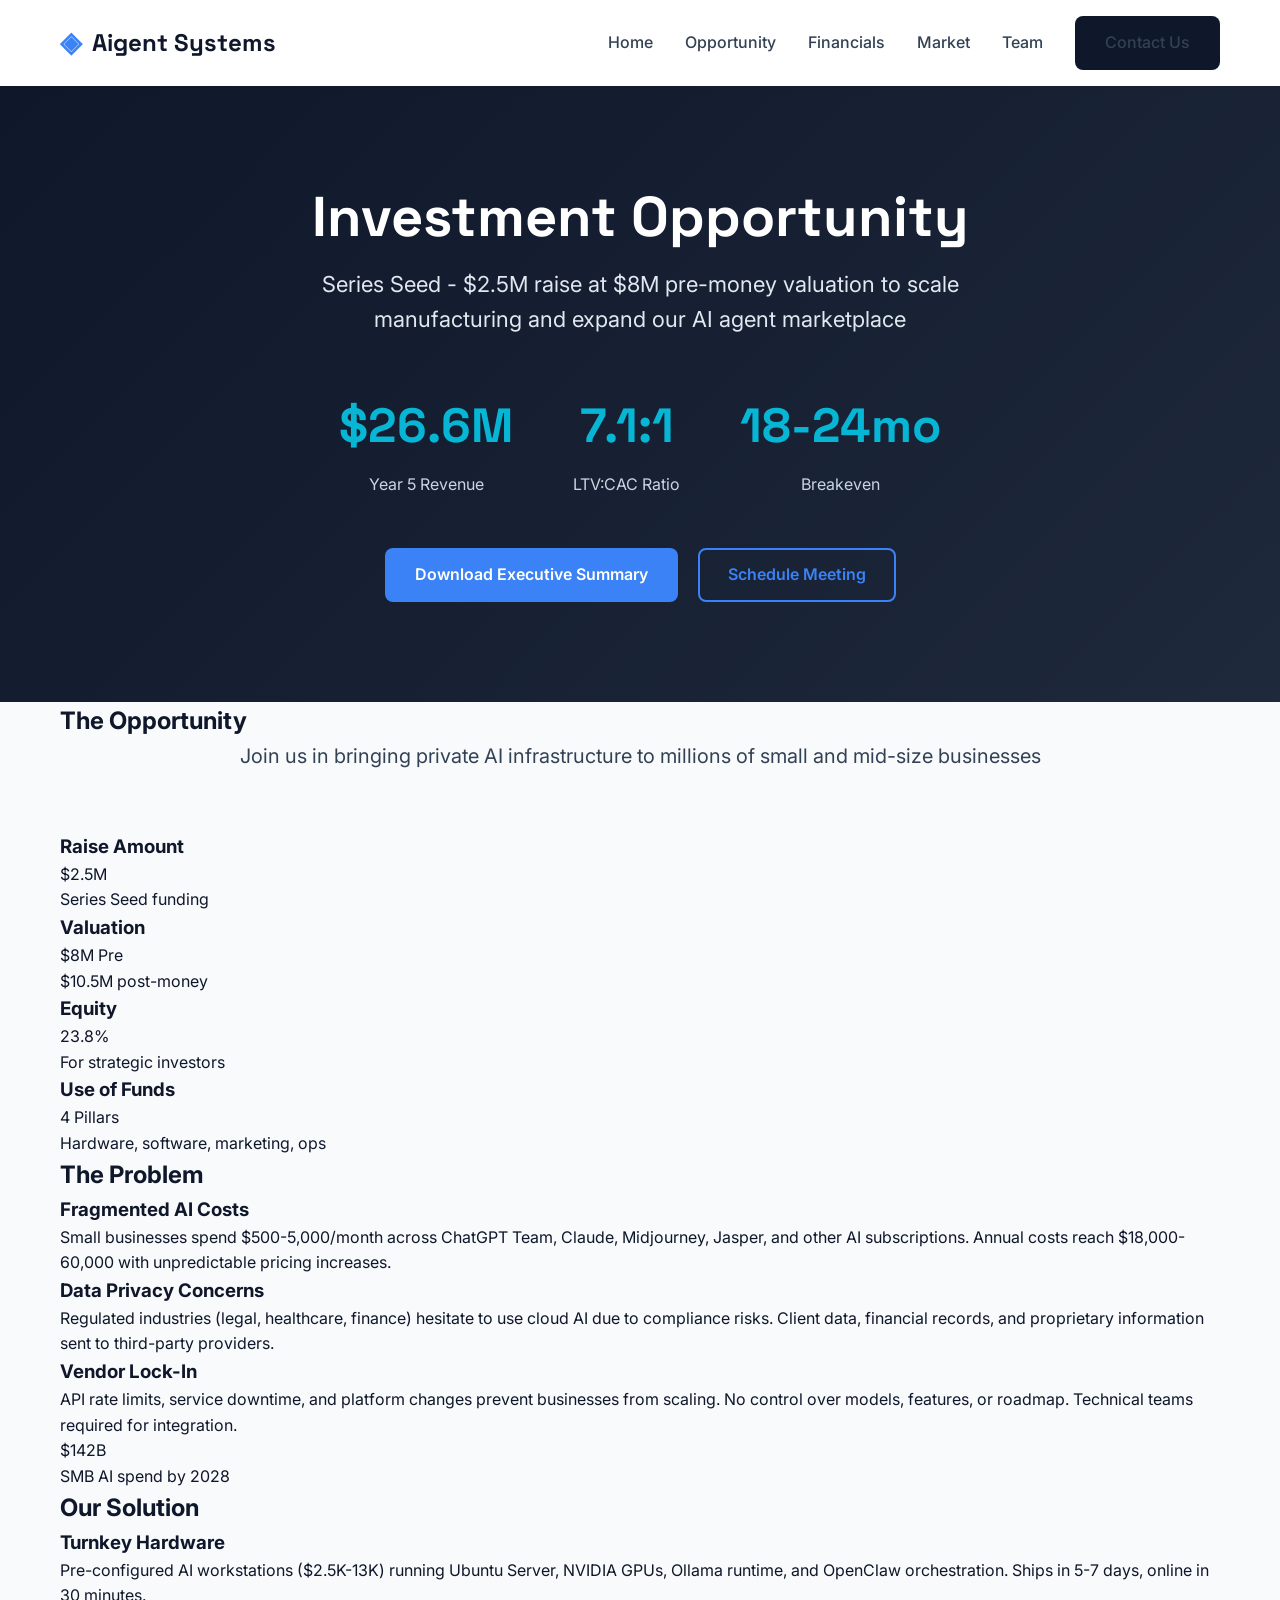
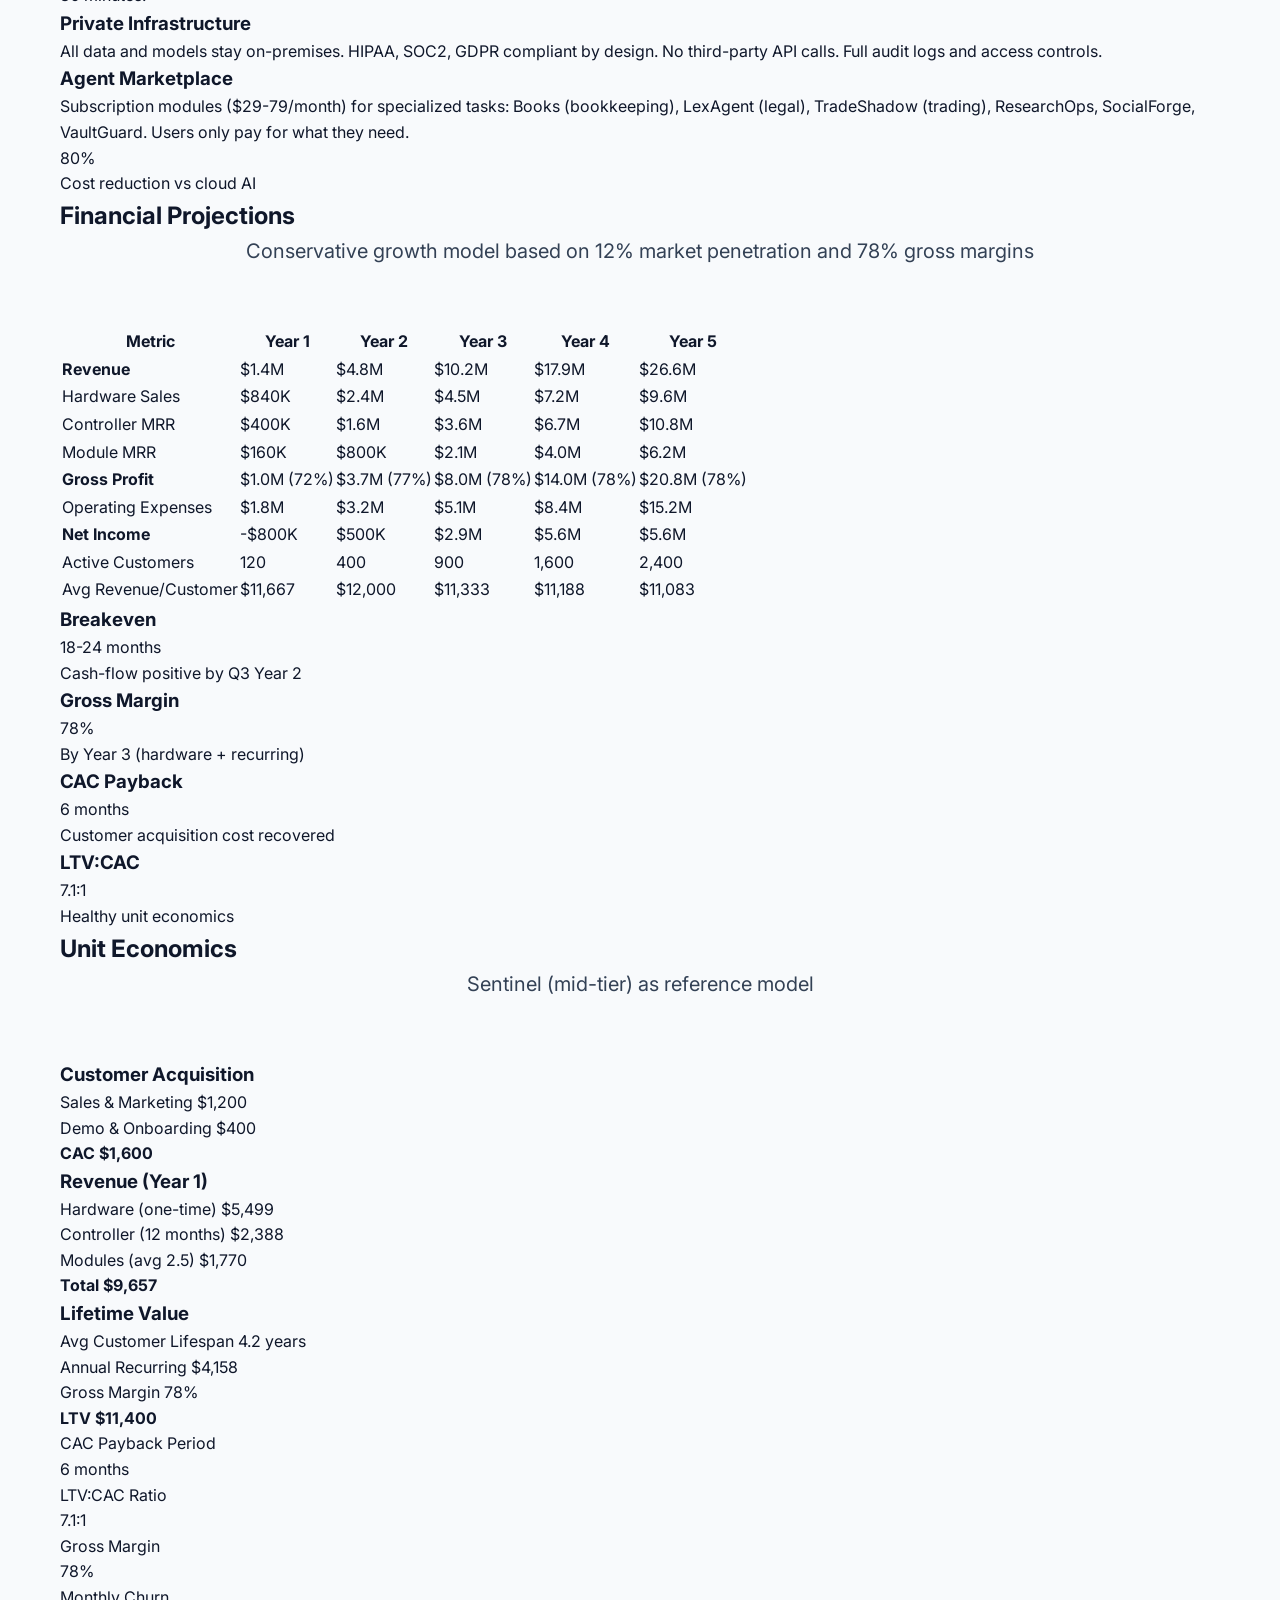
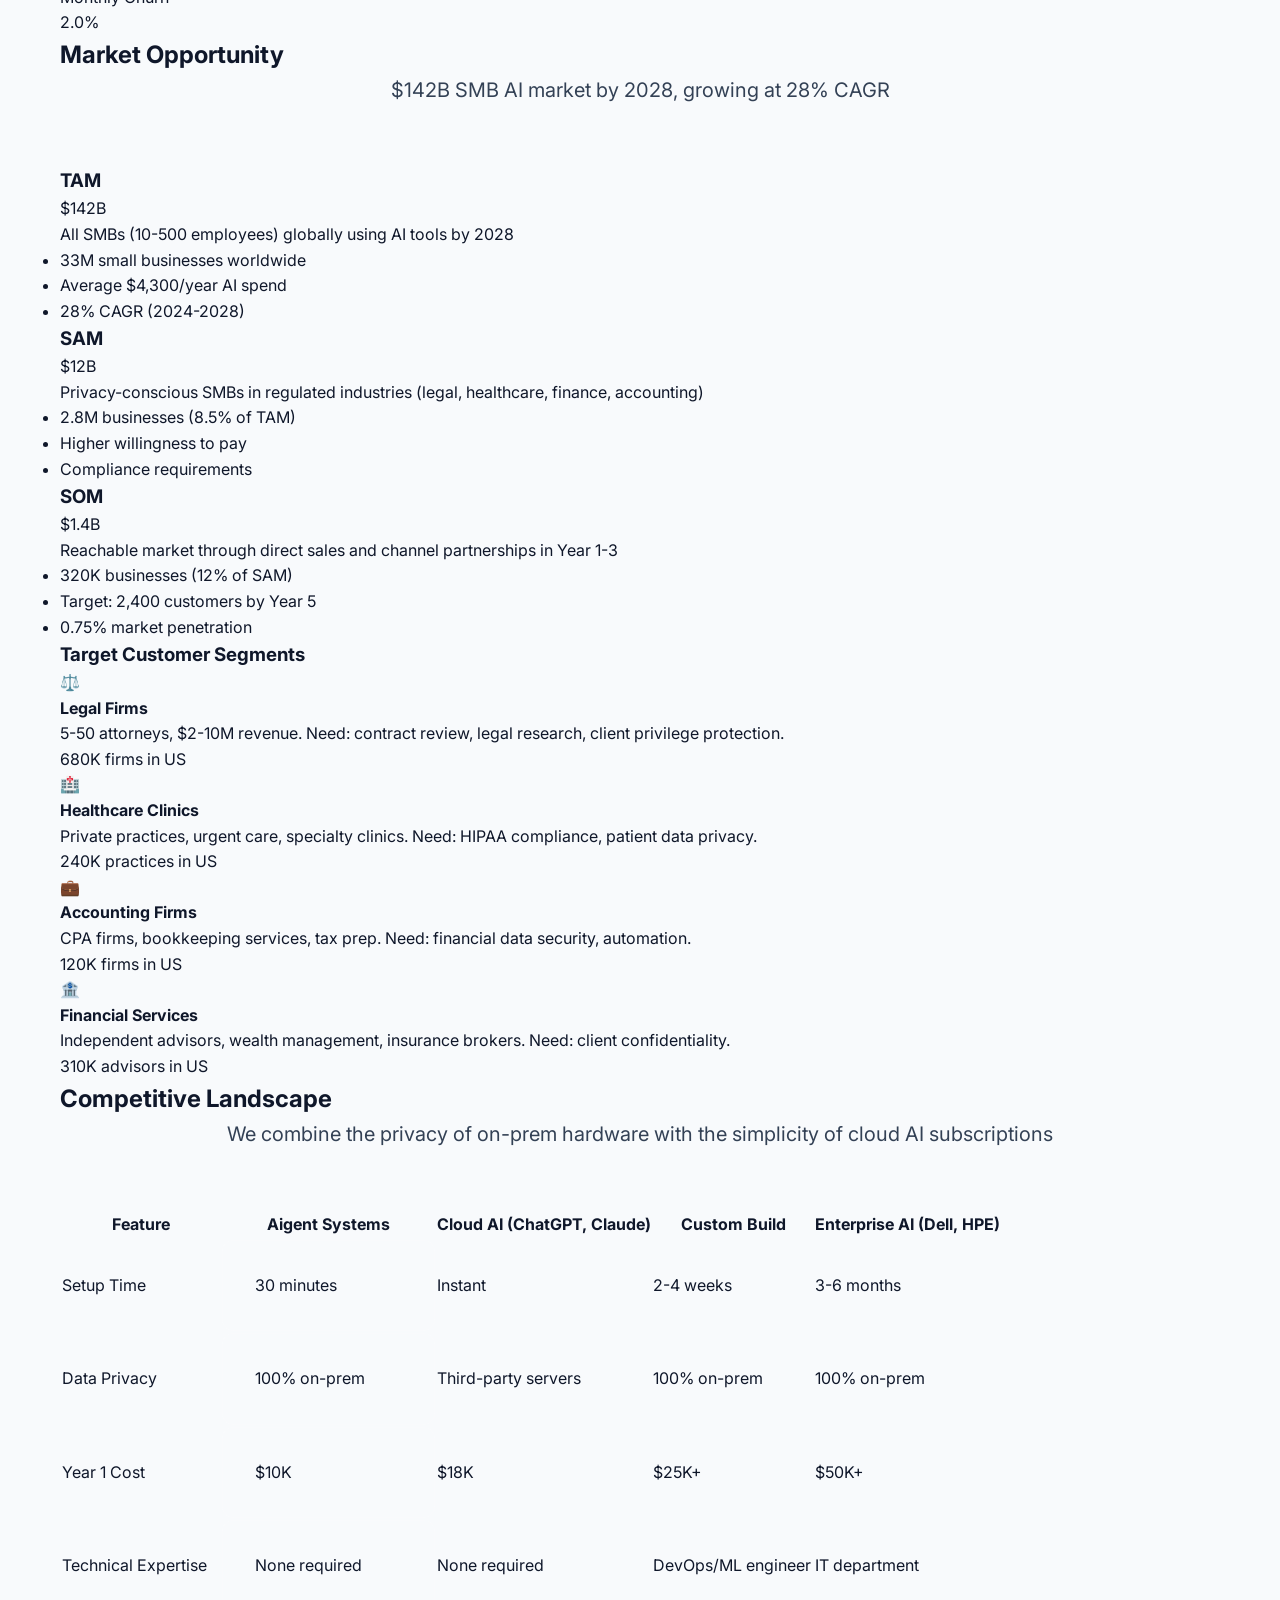
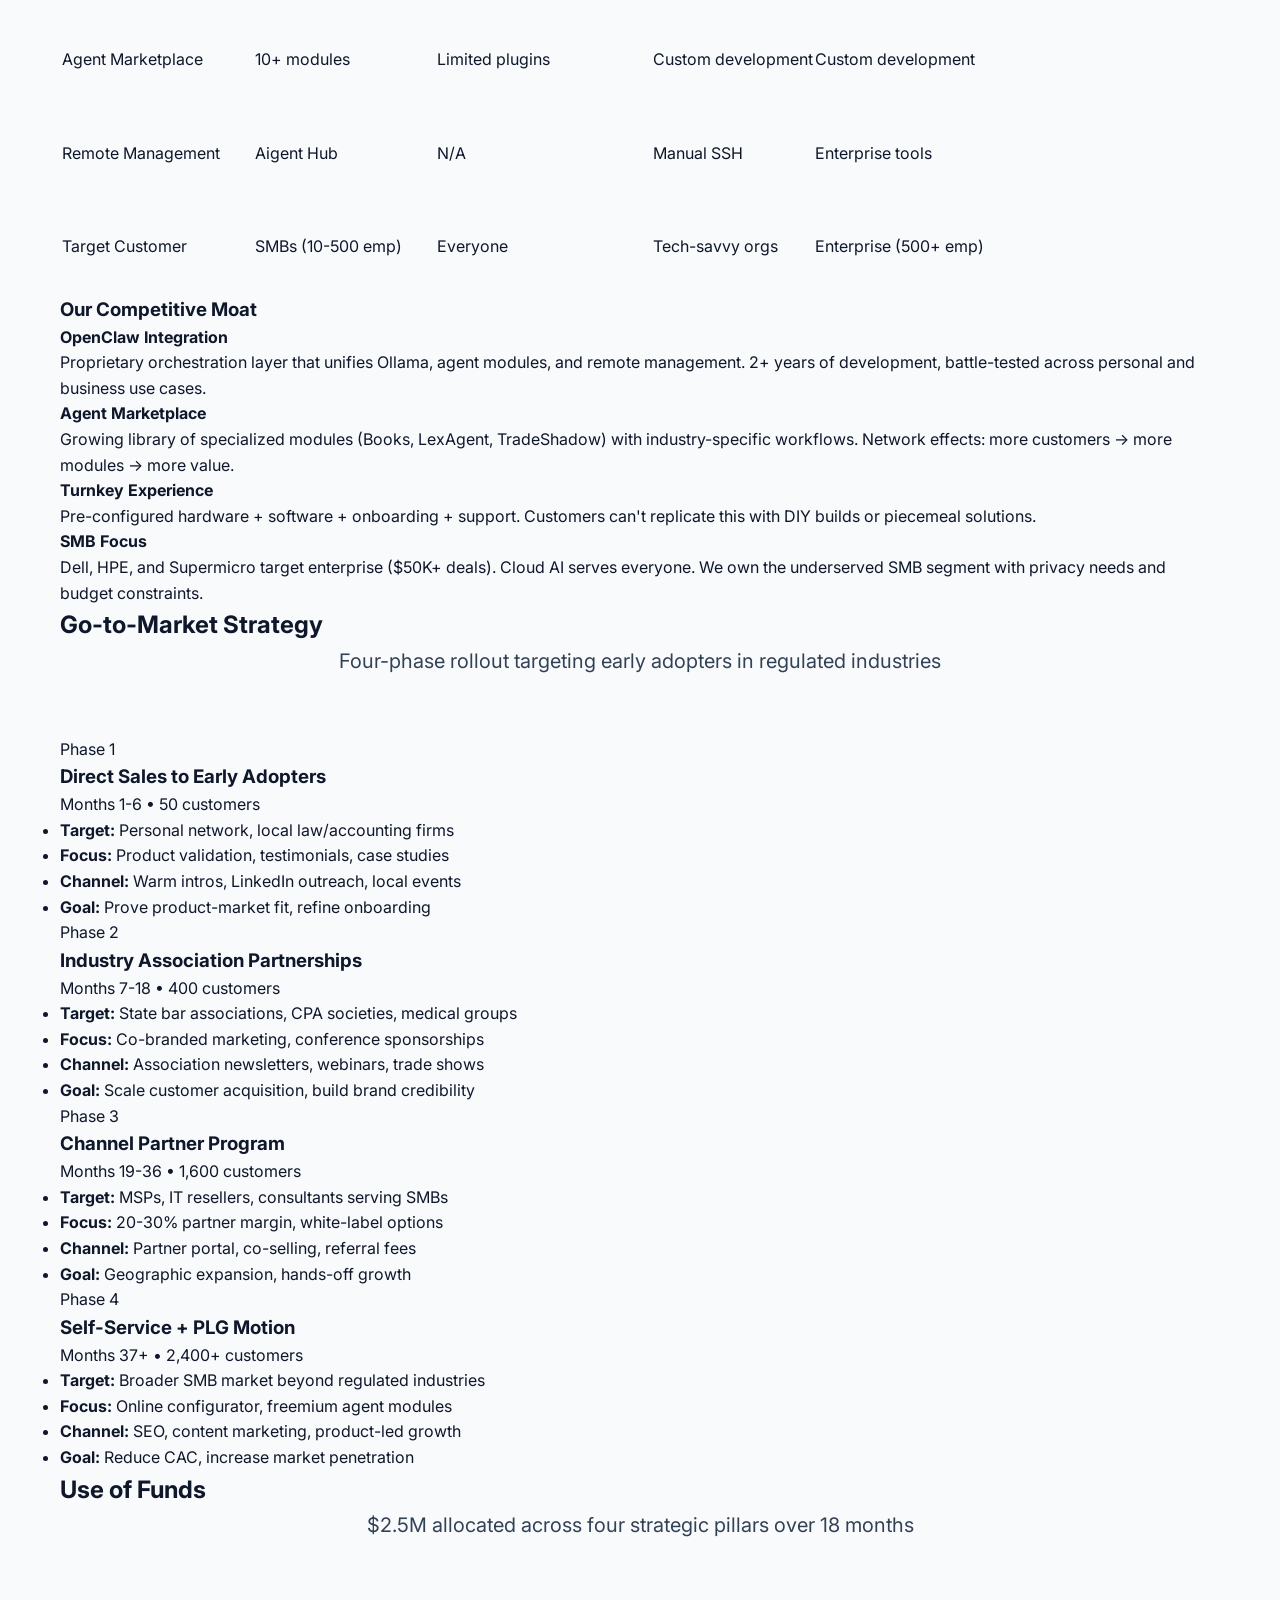
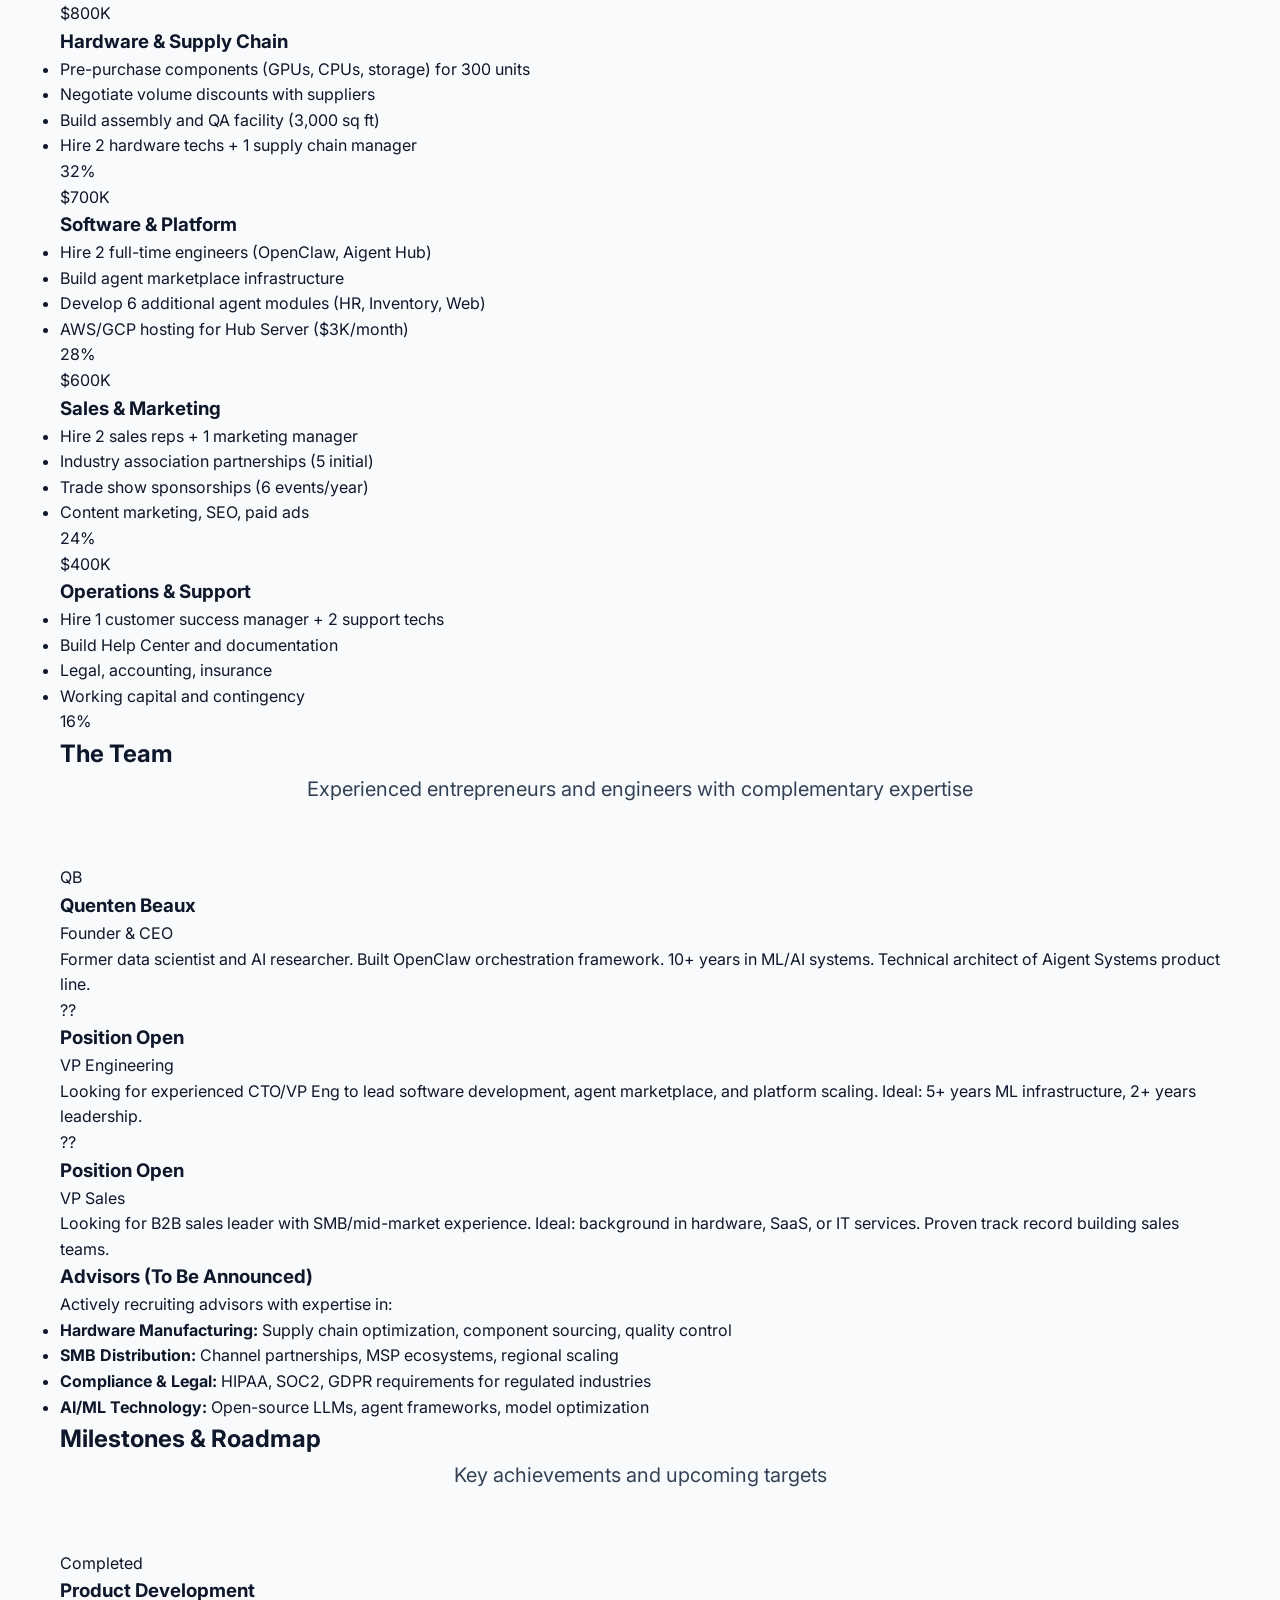
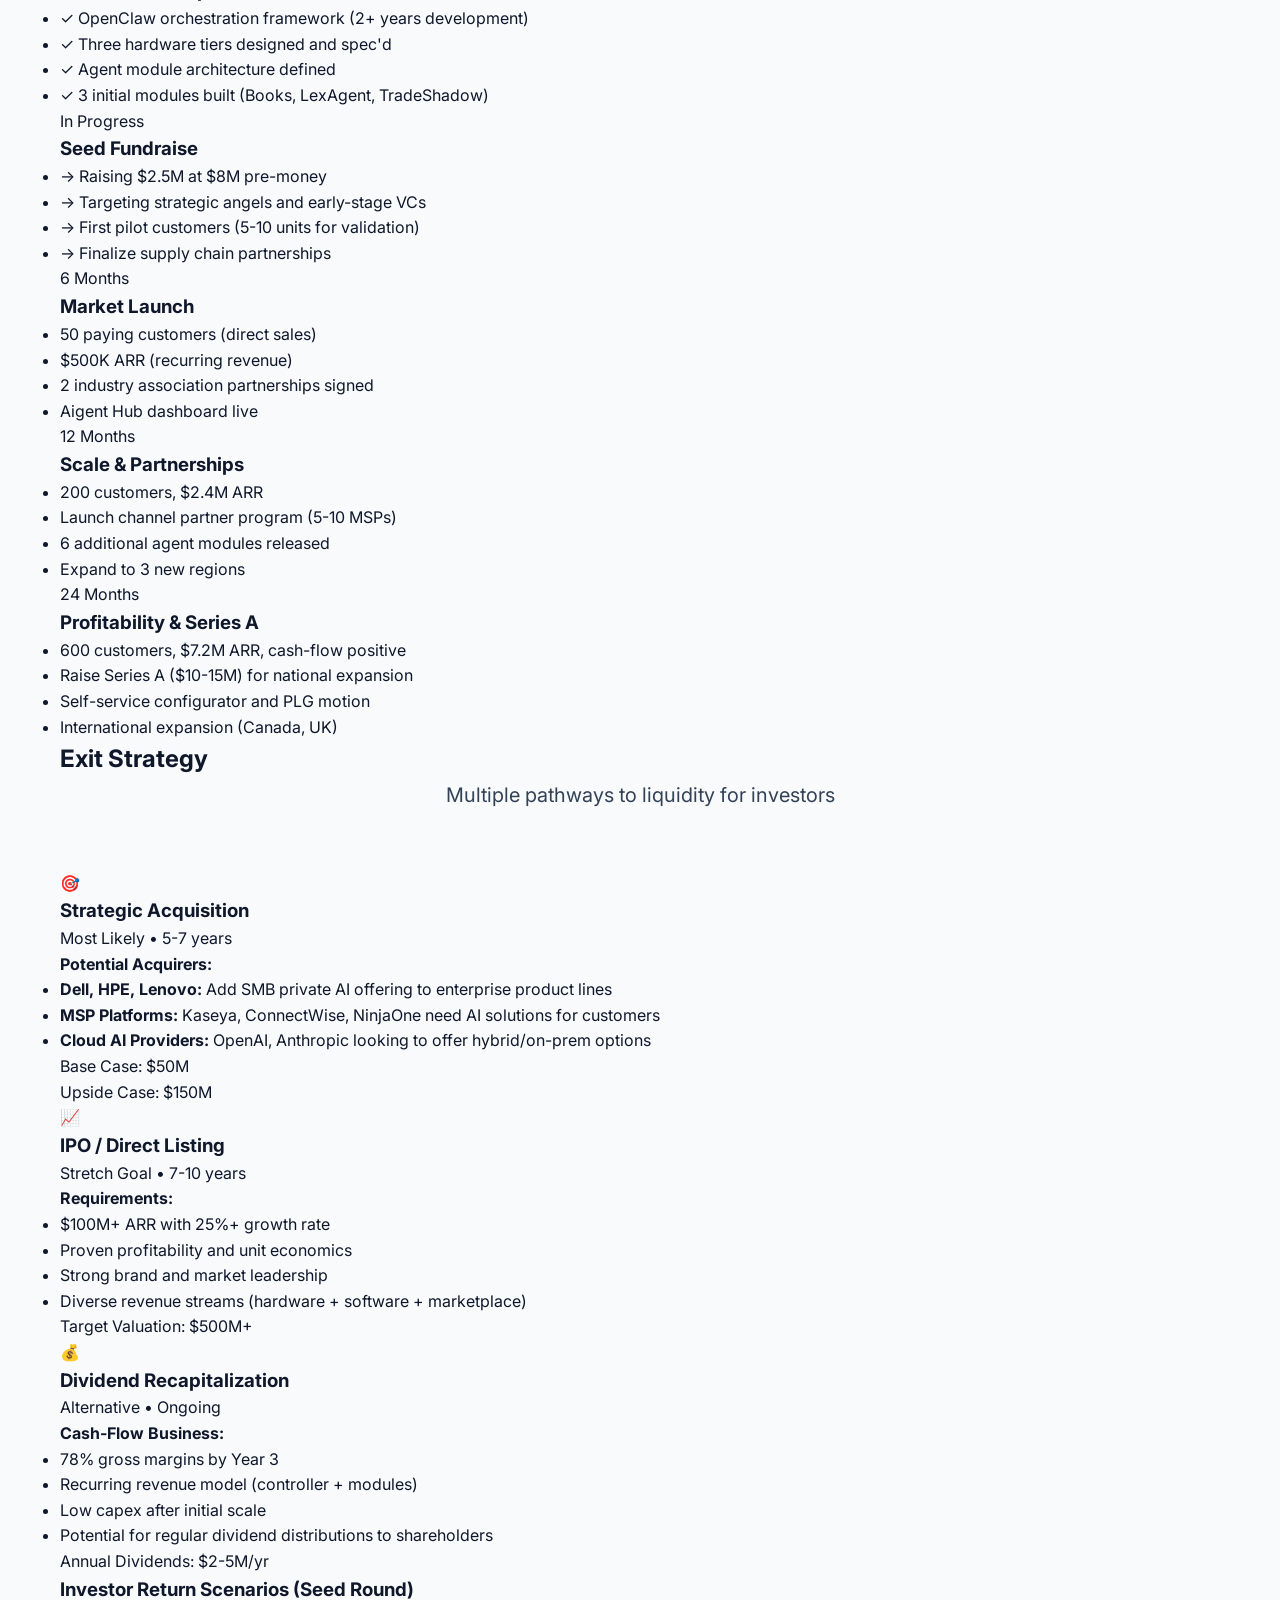
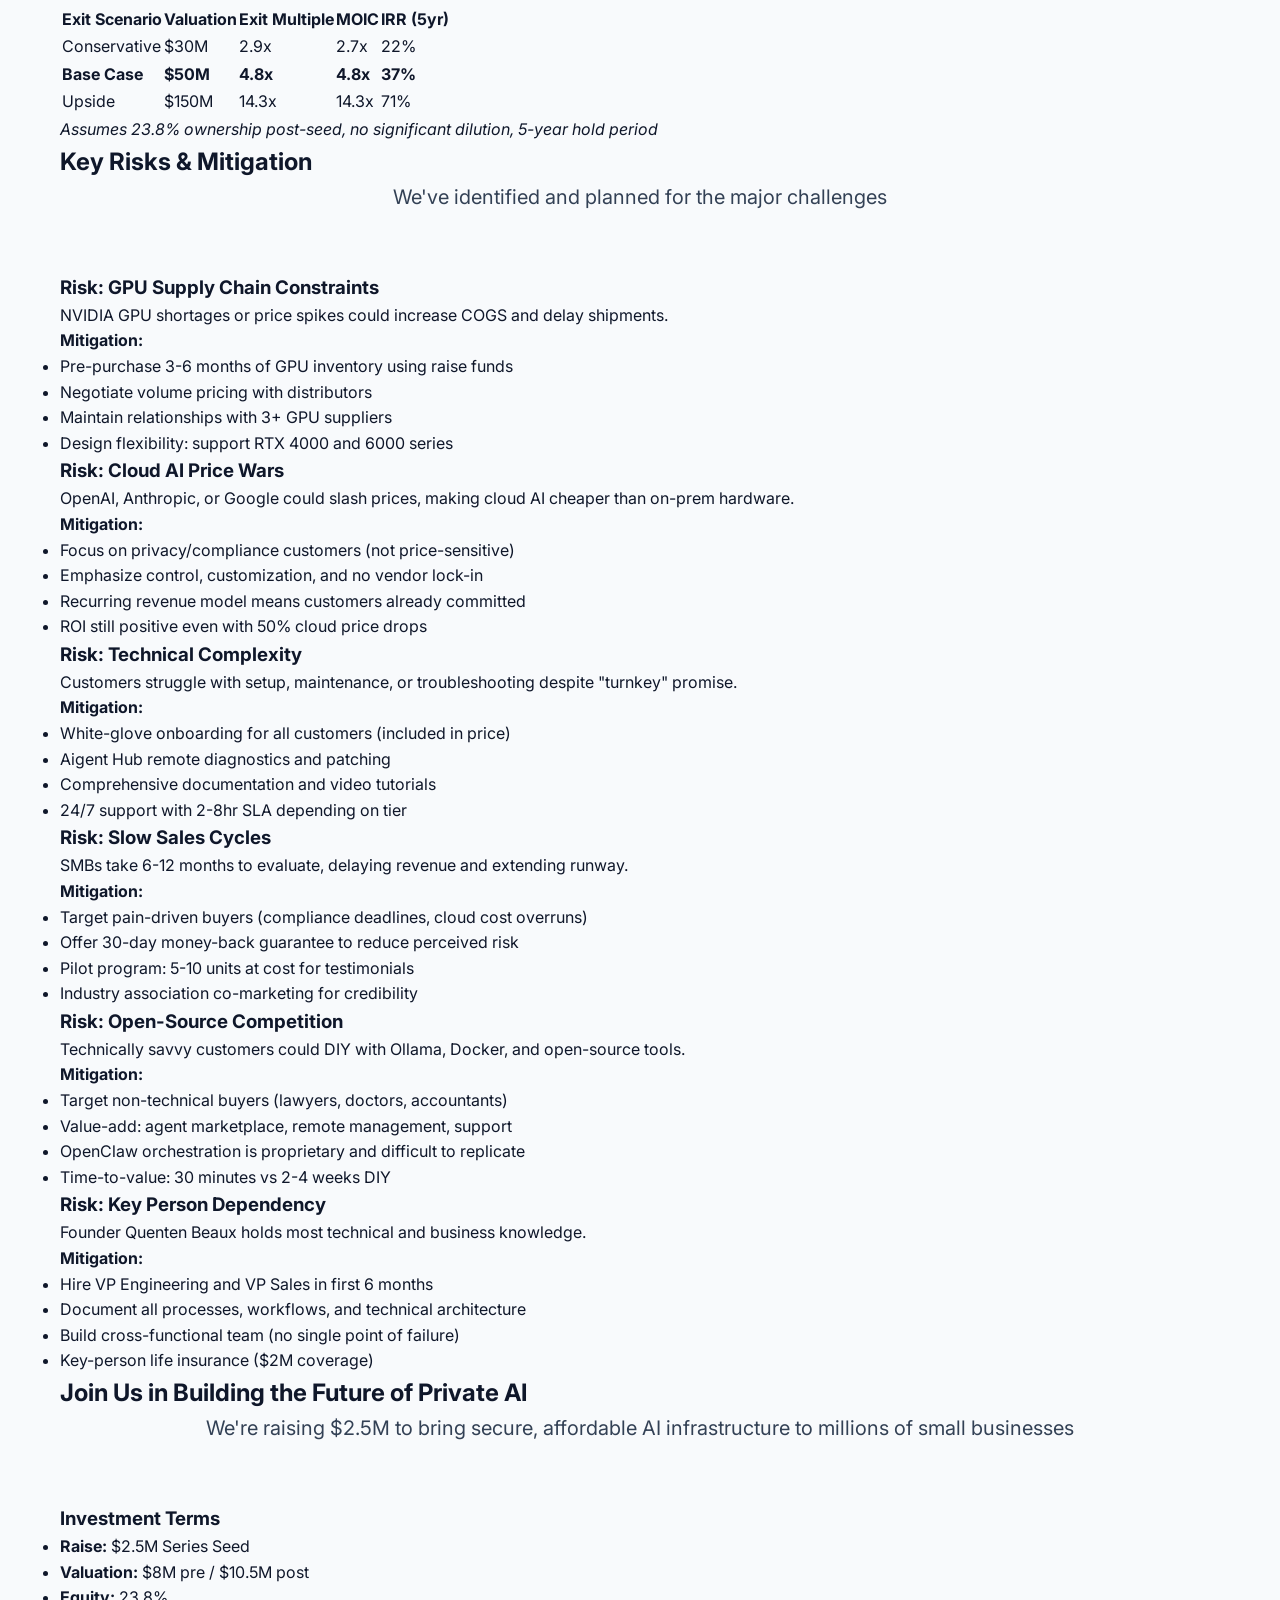
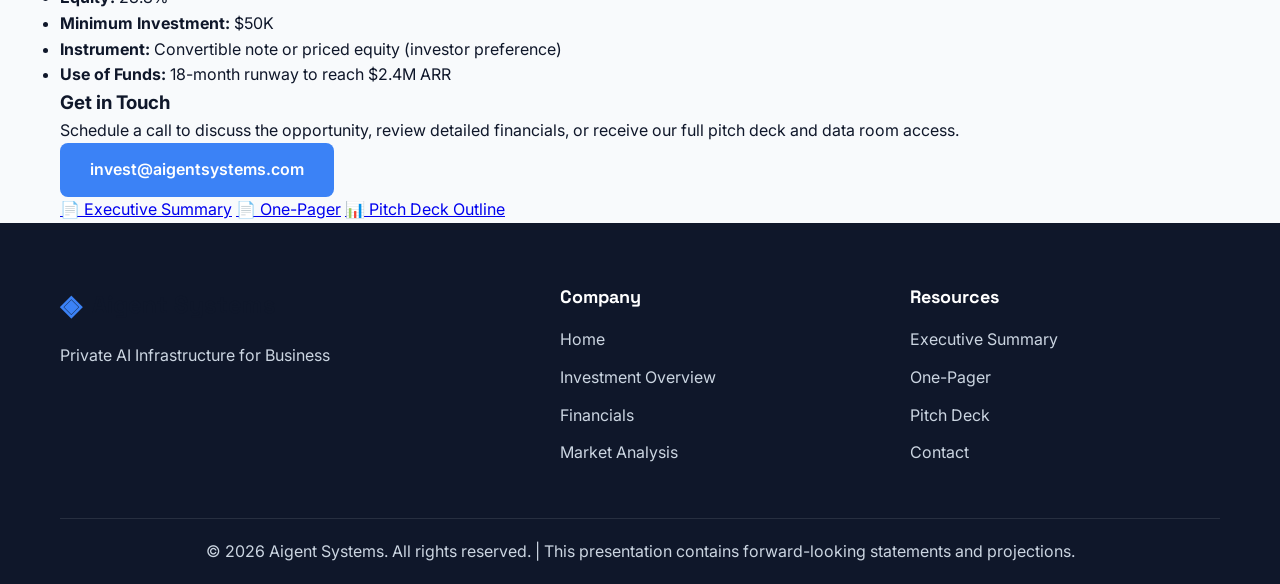
==== investors.html @ 5056f208 "Add comprehensive investor page with financials, market analysis, exit scenarios, and detailed metri" ====
<!DOCTYPE html>
<html lang="en">
<head>
    <meta charset="UTF-8">
    <meta name="viewport" content="width=device-width, initial-scale=1.0">
    <title>Investment Opportunity - Aigent Systems</title>
    <link rel="stylesheet" href="styles.css">
    <link rel="preconnect" href="https://fonts.googleapis.com">
    <link rel="preconnect" href="https://fonts.gstatic.com" crossorigin>
    <link href="https://fonts.googleapis.com/css2?family=Inter:wght@300;400;600;700&family=Space+Grotesk:wght@500;700&display=swap" rel="stylesheet">
</head>
<body>
    <!-- Navigation -->
    <nav class="navbar">
        <div class="container">
            <div class="nav-content">
                <div class="logo">
                    <span class="logo-icon">◈</span>
                    <span class="logo-text">Aigent Systems</span>
                </div>
                <div class="nav-links">
                    <a href="index.html">Home</a>
                    <a href="#opportunity">Opportunity</a>
                    <a href="#financials">Financials</a>
                    <a href="#market">Market</a>
                    <a href="#team">Team</a>
                    <a href="#contact" class="btn-secondary">Contact Us</a>
                </div>
            </div>
        </div>
    </nav>

    <!-- Hero Section -->
    <section class="hero">
        <div class="container">
            <div class="hero-content">
                <h1>Investment Opportunity</h1>
                <p class="hero-subtitle">Series Seed - $2.5M raise at $8M pre-money valuation to scale manufacturing and expand our AI agent marketplace</p>
                <div class="hero-stats">
                    <div class="stat">
                        <div class="stat-number">$26.6M</div>
                        <div class="stat-label">Year 5 Revenue</div>
                    </div>
                    <div class="stat">
                        <div class="stat-number">7.1:1</div>
                        <div class="stat-label">LTV:CAC Ratio</div>
                    </div>
                    <div class="stat">
                        <div class="stat-number">18-24mo</div>
                        <div class="stat-label">Breakeven</div>
                    </div>
                </div>
                <div class="hero-ctas">
                    <a href="marketing/executive-summary.md" class="btn-primary" download>Download Executive Summary</a>
                    <a href="#contact" class="btn-outline">Schedule Meeting</a>
                </div>
            </div>
        </div>
    </section>

    <!-- Investment Overview -->
    <section id="opportunity" class="investment-overview">
        <div class="container">
            <h2>The Opportunity</h2>
            <p class="section-subtitle">Join us in bringing private AI infrastructure to millions of small and mid-size businesses</p>
            
            <div class="overview-grid">
                <div class="overview-card">
                    <h3>Raise Amount</h3>
                    <div class="overview-value">$2.5M</div>
                    <p>Series Seed funding</p>
                </div>
                <div class="overview-card">
                    <h3>Valuation</h3>
                    <div class="overview-value">$8M Pre</div>
                    <p>$10.5M post-money</p>
                </div>
                <div class="overview-card">
                    <h3>Equity</h3>
                    <div class="overview-value">23.8%</div>
                    <p>For strategic investors</p>
                </div>
                <div class="overview-card">
                    <h3>Use of Funds</h3>
                    <div class="overview-value">4 Pillars</div>
                    <p>Hardware, software, marketing, ops</p>
                </div>
            </div>
        </div>
    </section>

    <!-- Problem & Solution -->
    <section class="problem-solution">
        <div class="container">
            <div class="ps-grid">
                <div class="ps-section problem-section">
                    <h2>The Problem</h2>
                    <div class="ps-content">
                        <div class="ps-point">
                            <h3>Fragmented AI Costs</h3>
                            <p>Small businesses spend $500-5,000/month across ChatGPT Team, Claude, Midjourney, Jasper, and other AI subscriptions. Annual costs reach $18,000-60,000 with unpredictable pricing increases.</p>
                        </div>
                        <div class="ps-point">
                            <h3>Data Privacy Concerns</h3>
                            <p>Regulated industries (legal, healthcare, finance) hesitate to use cloud AI due to compliance risks. Client data, financial records, and proprietary information sent to third-party providers.</p>
                        </div>
                        <div class="ps-point">
                            <h3>Vendor Lock-In</h3>
                            <p>API rate limits, service downtime, and platform changes prevent businesses from scaling. No control over models, features, or roadmap. Technical teams required for integration.</p>
                        </div>
                        <div class="ps-stat-box">
                            <div class="ps-stat-number">$142B</div>
                            <div class="ps-stat-label">SMB AI spend by 2028</div>
                        </div>
                    </div>
                </div>

                <div class="ps-section solution-section">
                    <h2>Our Solution</h2>
                    <div class="ps-content">
                        <div class="ps-point">
                            <h3>Turnkey Hardware</h3>
                            <p>Pre-configured AI workstations ($2.5K-13K) running Ubuntu Server, NVIDIA GPUs, Ollama runtime, and OpenClaw orchestration. Ships in 5-7 days, online in 30 minutes.</p>
                        </div>
                        <div class="ps-point">
                            <h3>Private Infrastructure</h3>
                            <p>All data and models stay on-premises. HIPAA, SOC2, GDPR compliant by design. No third-party API calls. Full audit logs and access controls.</p>
                        </div>
                        <div class="ps-point">
                            <h3>Agent Marketplace</h3>
                            <p>Subscription modules ($29-79/month) for specialized tasks: Books (bookkeeping), LexAgent (legal), TradeShadow (trading), ResearchOps, SocialForge, VaultGuard. Users only pay for what they need.</p>
                        </div>
                        <div class="ps-stat-box">
                            <div class="ps-stat-number">80%</div>
                            <div class="ps-stat-label">Cost reduction vs cloud AI</div>
                        </div>
                    </div>
                </div>
            </div>
        </div>
    </section>

    <!-- Financial Projections -->
    <section id="financials" class="financials">
        <div class="container">
            <h2>Financial Projections</h2>
            <p class="section-subtitle">Conservative growth model based on 12% market penetration and 78% gross margins</p>
            
            <div class="financials-table">
                <table>
                    <thead>
                        <tr>
                            <th>Metric</th>
                            <th>Year 1</th>
                            <th>Year 2</th>
                            <th>Year 3</th>
                            <th>Year 4</th>
                            <th>Year 5</th>
                        </tr>
                    </thead>
                    <tbody>
                        <tr class="revenue-row">
                            <td><strong>Revenue</strong></td>
                            <td>$1.4M</td>
                            <td>$4.8M</td>
                            <td>$10.2M</td>
                            <td>$17.9M</td>
                            <td>$26.6M</td>
                        </tr>
                        <tr>
                            <td>Hardware Sales</td>
                            <td>$840K</td>
                            <td>$2.4M</td>
                            <td>$4.5M</td>
                            <td>$7.2M</td>
                            <td>$9.6M</td>
                        </tr>
                        <tr>
                            <td>Controller MRR</td>
                            <td>$400K</td>
                            <td>$1.6M</td>
                            <td>$3.6M</td>
                            <td>$6.7M</td>
                            <td>$10.8M</td>
                        </tr>
                        <tr>
                            <td>Module MRR</td>
                            <td>$160K</td>
                            <td>$800K</td>
                            <td>$2.1M</td>
                            <td>$4.0M</td>
                            <td>$6.2M</td>
                        </tr>
                        <tr class="gross-profit-row">
                            <td><strong>Gross Profit</strong></td>
                            <td>$1.0M (72%)</td>
                            <td>$3.7M (77%)</td>
                            <td>$8.0M (78%)</td>
                            <td>$14.0M (78%)</td>
                            <td>$20.8M (78%)</td>
                        </tr>
                        <tr>
                            <td>Operating Expenses</td>
                            <td>$1.8M</td>
                            <td>$3.2M</td>
                            <td>$5.1M</td>
                            <td>$8.4M</td>
                            <td>$15.2M</td>
                        </tr>
                        <tr class="net-income-row">
                            <td><strong>Net Income</strong></td>
                            <td>-$800K</td>
                            <td>$500K</td>
                            <td>$2.9M</td>
                            <td>$5.6M</td>
                            <td>$5.6M</td>
                        </tr>
                        <tr>
                            <td>Active Customers</td>
                            <td>120</td>
                            <td>400</td>
                            <td>900</td>
                            <td>1,600</td>
                            <td>2,400</td>
                        </tr>
                        <tr>
                            <td>Avg Revenue/Customer</td>
                            <td>$11,667</td>
                            <td>$12,000</td>
                            <td>$11,333</td>
                            <td>$11,188</td>
                            <td>$11,083</td>
                        </tr>
                    </tbody>
                </table>
            </div>

            <div class="financial-highlights">
                <div class="fin-card">
                    <h3>Breakeven</h3>
                    <div class="fin-value">18-24 months</div>
                    <p>Cash-flow positive by Q3 Year 2</p>
                </div>
                <div class="fin-card">
                    <h3>Gross Margin</h3>
                    <div class="fin-value">78%</div>
                    <p>By Year 3 (hardware + recurring)</p>
                </div>
                <div class="fin-card">
                    <h3>CAC Payback</h3>
                    <div class="fin-value">6 months</div>
                    <p>Customer acquisition cost recovered</p>
                </div>
                <div class="fin-card">
                    <h3>LTV:CAC</h3>
                    <div class="fin-value">7.1:1</div>
                    <p>Healthy unit economics</p>
                </div>
            </div>
        </div>
    </section>

    <!-- Unit Economics -->
    <section class="unit-economics">
        <div class="container">
            <h2>Unit Economics</h2>
            <p class="section-subtitle">Sentinel (mid-tier) as reference model</p>
            
            <div class="economics-grid">
                <div class="econ-card">
                    <h3>Customer Acquisition</h3>
                    <div class="econ-items">
                        <div class="econ-item">
                            <span>Sales & Marketing</span>
                            <span>$1,200</span>
                        </div>
                        <div class="econ-item">
                            <span>Demo & Onboarding</span>
                            <span>$400</span>
                        </div>
                        <div class="econ-item total">
                            <span><strong>CAC</strong></span>
                            <span><strong>$1,600</strong></span>
                        </div>
                    </div>
                </div>

                <div class="econ-card">
                    <h3>Revenue (Year 1)</h3>
                    <div class="econ-items">
                        <div class="econ-item">
                            <span>Hardware (one-time)</span>
                            <span>$5,499</span>
                        </div>
                        <div class="econ-item">
                            <span>Controller (12 months)</span>
                            <span>$2,388</span>
                        </div>
                        <div class="econ-item">
                            <span>Modules (avg 2.5)</span>
                            <span>$1,770</span>
                        </div>
                        <div class="econ-item total">
                            <span><strong>Total</strong></span>
                            <span><strong>$9,657</strong></span>
                        </div>
                    </div>
                </div>

                <div class="econ-card">
                    <h3>Lifetime Value</h3>
                    <div class="econ-items">
                        <div class="econ-item">
                            <span>Avg Customer Lifespan</span>
                            <span>4.2 years</span>
                        </div>
                        <div class="econ-item">
                            <span>Annual Recurring</span>
                            <span>$4,158</span>
                        </div>
                        <div class="econ-item">
                            <span>Gross Margin</span>
                            <span>78%</span>
                        </div>
                        <div class="econ-item total">
                            <span><strong>LTV</strong></span>
                            <span><strong>$11,400</strong></span>
                        </div>
                    </div>
                </div>
            </div>

            <div class="economics-summary">
                <div class="summary-metric">
                    <div class="metric-label">CAC Payback Period</div>
                    <div class="metric-value">6 months</div>
                </div>
                <div class="summary-metric">
                    <div class="metric-label">LTV:CAC Ratio</div>
                    <div class="metric-value">7.1:1</div>
                </div>
                <div class="summary-metric">
                    <div class="metric-label">Gross Margin</div>
                    <div class="metric-value">78%</div>
                </div>
                <div class="summary-metric">
                    <div class="metric-label">Monthly Churn</div>
                    <div class="metric-value">2.0%</div>
                </div>
            </div>
        </div>
    </section>

    <!-- Market Analysis -->
    <section id="market" class="market-analysis">
        <div class="container">
            <h2>Market Opportunity</h2>
            <p class="section-subtitle">$142B SMB AI market by 2028, growing at 28% CAGR</p>
            
            <div class="market-grid">
                <div class="market-card tam">
                    <h3>TAM</h3>
                    <div class="market-value">$142B</div>
                    <p>All SMBs (10-500 employees) globally using AI tools by 2028</p>
                    <ul class="market-breakdown">
                        <li>33M small businesses worldwide</li>
                        <li>Average $4,300/year AI spend</li>
                        <li>28% CAGR (2024-2028)</li>
                    </ul>
                </div>

                <div class="market-card sam">
                    <h3>SAM</h3>
                    <div class="market-value">$12B</div>
                    <p>Privacy-conscious SMBs in regulated industries (legal, healthcare, finance, accounting)</p>
                    <ul class="market-breakdown">
                        <li>2.8M businesses (8.5% of TAM)</li>
                        <li>Higher willingness to pay</li>
                        <li>Compliance requirements</li>
                    </ul>
                </div>

                <div class="market-card som">
                    <h3>SOM</h3>
                    <div class="market-value">$1.4B</div>
                    <p>Reachable market through direct sales and channel partnerships in Year 1-3</p>
                    <ul class="market-breakdown">
                        <li>320K businesses (12% of SAM)</li>
                        <li>Target: 2,400 customers by Year 5</li>
                        <li>0.75% market penetration</li>
                    </ul>
                </div>
            </div>

            <div class="target-segments">
                <h3>Target Customer Segments</h3>
                <div class="segments-grid">
                    <div class="segment-card">
                        <div class="segment-icon">⚖️</div>
                        <h4>Legal Firms</h4>
                        <p>5-50 attorneys, $2-10M revenue. Need: contract review, legal research, client privilege protection.</p>
                        <div class="segment-size">680K firms in US</div>
                    </div>
                    <div class="segment-card">
                        <div class="segment-icon">🏥</div>
                        <h4>Healthcare Clinics</h4>
                        <p>Private practices, urgent care, specialty clinics. Need: HIPAA compliance, patient data privacy.</p>
                        <div class="segment-size">240K practices in US</div>
                    </div>
                    <div class="segment-card">
                        <div class="segment-icon">💼</div>
                        <h4>Accounting Firms</h4>
                        <p>CPA firms, bookkeeping services, tax prep. Need: financial data security, automation.</p>
                        <div class="segment-size">120K firms in US</div>
                    </div>
                    <div class="segment-card">
                        <div class="segment-icon">🏦</div>
                        <h4>Financial Services</h4>
                        <p>Independent advisors, wealth management, insurance brokers. Need: client confidentiality.</p>
                        <div class="segment-size">310K advisors in US</div>
                    </div>
                </div>
            </div>
        </div>
    </section>

    <!-- Competition -->
    <section class="competition">
        <div class="container">
            <h2>Competitive Landscape</h2>
            <p class="section-subtitle">We combine the privacy of on-prem hardware with the simplicity of cloud AI subscriptions</p>
            
            <div class="competition-table">
                <table>
                    <thead>
                        <tr>
                            <th>Feature</th>
                            <th>Aigent Systems</th>
                            <th>Cloud AI (ChatGPT, Claude)</th>
                            <th>Custom Build</th>
                            <th>Enterprise AI (Dell, HPE)</th>
                        </tr>
                    </thead>
                    <tbody>
                        <tr>
                            <td>Setup Time</td>
                            <td class="highlight">30 minutes</td>
                            <td>Instant</td>
                            <td>2-4 weeks</td>
                            <td>3-6 months</td>
                        </tr>
                        <tr>
                            <td>Data Privacy</td>
                            <td class="highlight">100% on-prem</td>
                            <td>Third-party servers</td>
                            <td>100% on-prem</td>
                            <td>100% on-prem</td>
                        </tr>
                        <tr>
                            <td>Year 1 Cost</td>
                            <td class="highlight">$10K</td>
                            <td>$18K</td>
                            <td>$25K+</td>
                            <td>$50K+</td>
                        </tr>
                        <tr>
                            <td>Technical Expertise</td>
                            <td class="highlight">None required</td>
                            <td>None required</td>
                            <td>DevOps/ML engineer</td>
                            <td>IT department</td>
                        </tr>
                        <tr>
                            <td>Agent Marketplace</td>
                            <td class="highlight">10+ modules</td>
                            <td>Limited plugins</td>
                            <td>Custom development</td>
                            <td>Custom development</td>
                        </tr>
                        <tr>
                            <td>Remote Management</td>
                            <td class="highlight">Aigent Hub</td>
                            <td>N/A</td>
                            <td>Manual SSH</td>
                            <td>Enterprise tools</td>
                        </tr>
                        <tr>
                            <td>Target Customer</td>
                            <td class="highlight">SMBs (10-500 emp)</td>
                            <td>Everyone</td>
                            <td>Tech-savvy orgs</td>
                            <td>Enterprise (500+ emp)</td>
                        </tr>
                    </tbody>
                </table>
            </div>

            <div class="competitive-moat">
                <h3>Our Competitive Moat</h3>
                <div class="moat-grid">
                    <div class="moat-item">
                        <h4>OpenClaw Integration</h4>
                        <p>Proprietary orchestration layer that unifies Ollama, agent modules, and remote management. 2+ years of development, battle-tested across personal and business use cases.</p>
                    </div>
                    <div class="moat-item">
                        <h4>Agent Marketplace</h4>
                        <p>Growing library of specialized modules (Books, LexAgent, TradeShadow) with industry-specific workflows. Network effects: more customers → more modules → more value.</p>
                    </div>
                    <div class="moat-item">
                        <h4>Turnkey Experience</h4>
                        <p>Pre-configured hardware + software + onboarding + support. Customers can't replicate this with DIY builds or piecemeal solutions.</p>
                    </div>
                    <div class="moat-item">
                        <h4>SMB Focus</h4>
                        <p>Dell, HPE, and Supermicro target enterprise ($50K+ deals). Cloud AI serves everyone. We own the underserved SMB segment with privacy needs and budget constraints.</p>
                    </div>
                </div>
            </div>
        </div>
    </section>

    <!-- Go-to-Market Strategy -->
    <section class="gtm-strategy">
        <div class="container">
            <h2>Go-to-Market Strategy</h2>
            <p class="section-subtitle">Four-phase rollout targeting early adopters in regulated industries</p>
            
            <div class="gtm-phases">
                <div class="phase-card">
                    <div class="phase-number">Phase 1</div>
                    <h3>Direct Sales to Early Adopters</h3>
                    <div class="phase-timeline">Months 1-6 • 50 customers</div>
                    <ul>
                        <li><strong>Target:</strong> Personal network, local law/accounting firms</li>
                        <li><strong>Focus:</strong> Product validation, testimonials, case studies</li>
                        <li><strong>Channel:</strong> Warm intros, LinkedIn outreach, local events</li>
                        <li><strong>Goal:</strong> Prove product-market fit, refine onboarding</li>
                    </ul>
                </div>

                <div class="phase-card">
                    <div class="phase-number">Phase 2</div>
                    <h3>Industry Association Partnerships</h3>
                    <div class="phase-timeline">Months 7-18 • 400 customers</div>
                    <ul>
                        <li><strong>Target:</strong> State bar associations, CPA societies, medical groups</li>
                        <li><strong>Focus:</strong> Co-branded marketing, conference sponsorships</li>
                        <li><strong>Channel:</strong> Association newsletters, webinars, trade shows</li>
                        <li><strong>Goal:</strong> Scale customer acquisition, build brand credibility</li>
                    </ul>
                </div>

                <div class="phase-card">
                    <div class="phase-number">Phase 3</div>
                    <h3>Channel Partner Program</h3>
                    <div class="phase-timeline">Months 19-36 • 1,600 customers</div>
                    <ul>
                        <li><strong>Target:</strong> MSPs, IT resellers, consultants serving SMBs</li>
                        <li><strong>Focus:</strong> 20-30% partner margin, white-label options</li>
                        <li><strong>Channel:</strong> Partner portal, co-selling, referral fees</li>
                        <li><strong>Goal:</strong> Geographic expansion, hands-off growth</li>
                    </ul>
                </div>

                <div class="phase-card">
                    <div class="phase-number">Phase 4</div>
                    <h3>Self-Service + PLG Motion</h3>
                    <div class="phase-timeline">Months 37+ • 2,400+ customers</div>
                    <ul>
                        <li><strong>Target:</strong> Broader SMB market beyond regulated industries</li>
                        <li><strong>Focus:</strong> Online configurator, freemium agent modules</li>
                        <li><strong>Channel:</strong> SEO, content marketing, product-led growth</li>
                        <li><strong>Goal:</strong> Reduce CAC, increase market penetration</li>
                    </ul>
                </div>
            </div>
        </div>
    </section>

    <!-- Use of Funds -->
    <section class="use-of-funds">
        <div class="container">
            <h2>Use of Funds</h2>
            <p class="section-subtitle">$2.5M allocated across four strategic pillars over 18 months</p>
            
            <div class="funds-grid">
                <div class="fund-card">
                    <div class="fund-amount">$800K</div>
                    <h3>Hardware & Supply Chain</h3>
                    <ul>
                        <li>Pre-purchase components (GPUs, CPUs, storage) for 300 units</li>
                        <li>Negotiate volume discounts with suppliers</li>
                        <li>Build assembly and QA facility (3,000 sq ft)</li>
                        <li>Hire 2 hardware techs + 1 supply chain manager</li>
                    </ul>
                    <div class="fund-percentage">32%</div>
                </div>

                <div class="fund-card">
                    <div class="fund-amount">$700K</div>
                    <h3>Software & Platform</h3>
                    <ul>
                        <li>Hire 2 full-time engineers (OpenClaw, Aigent Hub)</li>
                        <li>Build agent marketplace infrastructure</li>
                        <li>Develop 6 additional agent modules (HR, Inventory, Web)</li>
                        <li>AWS/GCP hosting for Hub Server ($3K/month)</li>
                    </ul>
                    <div class="fund-percentage">28%</div>
                </div>

                <div class="fund-card">
                    <div class="fund-amount">$600K</div>
                    <h3>Sales & Marketing</h3>
                    <ul>
                        <li>Hire 2 sales reps + 1 marketing manager</li>
                        <li>Industry association partnerships (5 initial)</li>
                        <li>Trade show sponsorships (6 events/year)</li>
                        <li>Content marketing, SEO, paid ads</li>
                    </ul>
                    <div class="fund-percentage">24%</div>
                </div>

                <div class="fund-card">
                    <div class="fund-amount">$400K</div>
                    <h3>Operations & Support</h3>
                    <ul>
                        <li>Hire 1 customer success manager + 2 support techs</li>
                        <li>Build Help Center and documentation</li>
                        <li>Legal, accounting, insurance</li>
                        <li>Working capital and contingency</li>
                    </ul>
                    <div class="fund-percentage">16%</div>
                </div>
            </div>
        </div>
    </section>

    <!-- Team -->
    <section id="team" class="team-section">
        <div class="container">
            <h2>The Team</h2>
            <p class="section-subtitle">Experienced entrepreneurs and engineers with complementary expertise</p>
            
            <div class="team-grid">
                <div class="team-card">
                    <div class="team-photo-placeholder">QB</div>
                    <h3>Quenten Beaux</h3>
                    <div class="team-title">Founder & CEO</div>
                    <p>Former data scientist and AI researcher. Built OpenClaw orchestration framework. 10+ years in ML/AI systems. Technical architect of Aigent Systems product line.</p>
                </div>

                <div class="team-card">
                    <div class="team-photo-placeholder">??</div>
                    <h3>Position Open</h3>
                    <div class="team-title">VP Engineering</div>
                    <p>Looking for experienced CTO/VP Eng to lead software development, agent marketplace, and platform scaling. Ideal: 5+ years ML infrastructure, 2+ years leadership.</p>
                </div>

                <div class="team-card">
                    <div class="team-photo-placeholder">??</div>
                    <h3>Position Open</h3>
                    <div class="team-title">VP Sales</div>
                    <p>Looking for B2B sales leader with SMB/mid-market experience. Ideal: background in hardware, SaaS, or IT services. Proven track record building sales teams.</p>
                </div>
            </div>

            <div class="advisors-section">
                <h3>Advisors (To Be Announced)</h3>
                <p>Actively recruiting advisors with expertise in:</p>
                <ul class="advisors-list">
                    <li><strong>Hardware Manufacturing:</strong> Supply chain optimization, component sourcing, quality control</li>
                    <li><strong>SMB Distribution:</strong> Channel partnerships, MSP ecosystems, regional scaling</li>
                    <li><strong>Compliance & Legal:</strong> HIPAA, SOC2, GDPR requirements for regulated industries</li>
                    <li><strong>AI/ML Technology:</strong> Open-source LLMs, agent frameworks, model optimization</li>
                </ul>
            </div>
        </div>
    </section>

    <!-- Milestones & Traction -->
    <section class="milestones">
        <div class="container">
            <h2>Milestones & Roadmap</h2>
            <p class="section-subtitle">Key achievements and upcoming targets</p>
            
            <div class="milestones-timeline">
                <div class="milestone completed">
                    <div class="milestone-date">Completed</div>
                    <h3>Product Development</h3>
                    <ul>
                        <li>✓ OpenClaw orchestration framework (2+ years development)</li>
                        <li>✓ Three hardware tiers designed and spec'd</li>
                        <li>✓ Agent module architecture defined</li>
                        <li>✓ 3 initial modules built (Books, LexAgent, TradeShadow)</li>
                    </ul>
                </div>

                <div class="milestone current">
                    <div class="milestone-date">In Progress</div>
                    <h3>Seed Fundraise</h3>
                    <ul>
                        <li>→ Raising $2.5M at $8M pre-money</li>
                        <li>→ Targeting strategic angels and early-stage VCs</li>
                        <li>→ First pilot customers (5-10 units for validation)</li>
                        <li>→ Finalize supply chain partnerships</li>
                    </ul>
                </div>

                <div class="milestone upcoming">
                    <div class="milestone-date">6 Months</div>
                    <h3>Market Launch</h3>
                    <ul>
                        <li>50 paying customers (direct sales)</li>
                        <li>$500K ARR (recurring revenue)</li>
                        <li>2 industry association partnerships signed</li>
                        <li>Aigent Hub dashboard live</li>
                    </ul>
                </div>

                <div class="milestone upcoming">
                    <div class="milestone-date">12 Months</div>
                    <h3>Scale & Partnerships</h3>
                    <ul>
                        <li>200 customers, $2.4M ARR</li>
                        <li>Launch channel partner program (5-10 MSPs)</li>
                        <li>6 additional agent modules released</li>
                        <li>Expand to 3 new regions</li>
                    </ul>
                </div>

                <div class="milestone upcoming">
                    <div class="milestone-date">24 Months</div>
                    <h3>Profitability & Series A</h3>
                    <ul>
                        <li>600 customers, $7.2M ARR, cash-flow positive</li>
                        <li>Raise Series A ($10-15M) for national expansion</li>
                        <li>Self-service configurator and PLG motion</li>
                        <li>International expansion (Canada, UK)</li>
                    </ul>
                </div>
            </div>
        </div>
    </section>

    <!-- Exit Strategy -->
    <section class="exit-strategy">
        <div class="container">
            <h2>Exit Strategy</h2>
            <p class="section-subtitle">Multiple pathways to liquidity for investors</p>
            
            <div class="exit-scenarios">
                <div class="exit-card">
                    <div class="exit-icon">🎯</div>
                    <h3>Strategic Acquisition</h3>
                    <div class="exit-probability">Most Likely • 5-7 years</div>
                    <p><strong>Potential Acquirers:</strong></p>
                    <ul>
                        <li><strong>Dell, HPE, Lenovo:</strong> Add SMB private AI offering to enterprise product lines</li>
                        <li><strong>MSP Platforms:</strong> Kaseya, ConnectWise, NinjaOne need AI solutions for customers</li>
                        <li><strong>Cloud AI Providers:</strong> OpenAI, Anthropic looking to offer hybrid/on-prem options</li>
                    </ul>
                    <div class="exit-valuation">
                        <div class="valuation-range">
                            <span>Base Case:</span>
                            <span class="valuation-number">$50M</span>
                        </div>
                        <div class="valuation-range">
                            <span>Upside Case:</span>
                            <span class="valuation-number">$150M</span>
                        </div>
                    </div>
                </div>

                <div class="exit-card">
                    <div class="exit-icon">📈</div>
                    <h3>IPO / Direct Listing</h3>
                    <div class="exit-probability">Stretch Goal • 7-10 years</div>
                    <p><strong>Requirements:</strong></p>
                    <ul>
                        <li>$100M+ ARR with 25%+ growth rate</li>
                        <li>Proven profitability and unit economics</li>
                        <li>Strong brand and market leadership</li>
                        <li>Diverse revenue streams (hardware + software + marketplace)</li>
                    </ul>
                    <div class="exit-valuation">
                        <div class="valuation-range">
                            <span>Target Valuation:</span>
                            <span class="valuation-number">$500M+</span>
                        </div>
                    </div>
                </div>

                <div class="exit-card">
                    <div class="exit-icon">💰</div>
                    <h3>Dividend Recapitalization</h3>
                    <div class="exit-probability">Alternative • Ongoing</div>
                    <p><strong>Cash-Flow Business:</strong></p>
                    <ul>
                        <li>78% gross margins by Year 3</li>
                        <li>Recurring revenue model (controller + modules)</li>
                        <li>Low capex after initial scale</li>
                        <li>Potential for regular dividend distributions to shareholders</li>
                    </ul>
                    <div class="exit-valuation">
                        <div class="valuation-range">
                            <span>Annual Dividends:</span>
                            <span class="valuation-number">$2-5M/yr</span>
                        </div>
                    </div>
                </div>
            </div>

            <div class="exit-returns">
                <h3>Investor Return Scenarios (Seed Round)</h3>
                <div class="returns-table">
                    <table>
                        <thead>
                            <tr>
                                <th>Exit Scenario</th>
                                <th>Valuation</th>
                                <th>Exit Multiple</th>
                                <th>MOIC</th>
                                <th>IRR (5yr)</th>
                            </tr>
                        </thead>
                        <tbody>
                            <tr class="conservative">
                                <td>Conservative</td>
                                <td>$30M</td>
                                <td>2.9x</td>
                                <td>2.7x</td>
                                <td>22%</td>
                            </tr>
                            <tr class="base-case">
                                <td><strong>Base Case</strong></td>
                                <td><strong>$50M</strong></td>
                                <td><strong>4.8x</strong></td>
                                <td><strong>4.8x</strong></td>
                                <td><strong>37%</strong></td>
                            </tr>
                            <tr class="upside">
                                <td>Upside</td>
                                <td>$150M</td>
                                <td>14.3x</td>
                                <td>14.3x</td>
                                <td>71%</td>
                            </tr>
                        </tbody>
                    </table>
                </div>
                <p class="returns-note"><em>Assumes 23.8% ownership post-seed, no significant dilution, 5-year hold period</em></p>
            </div>
        </div>
    </section>

    <!-- Risks & Mitigation -->
    <section class="risks">
        <div class="container">
            <h2>Key Risks & Mitigation</h2>
            <p class="section-subtitle">We've identified and planned for the major challenges</p>
            
            <div class="risks-grid">
                <div class="risk-card">
                    <h3>Risk: GPU Supply Chain Constraints</h3>
                    <p class="risk-description">NVIDIA GPU shortages or price spikes could increase COGS and delay shipments.</p>
                    <div class="mitigation">
                        <strong>Mitigation:</strong>
                        <ul>
                            <li>Pre-purchase 3-6 months of GPU inventory using raise funds</li>
                            <li>Negotiate volume pricing with distributors</li>
                            <li>Maintain relationships with 3+ GPU suppliers</li>
                            <li>Design flexibility: support RTX 4000 and 6000 series</li>
                        </ul>
                    </div>
                </div>

                <div class="risk-card">
                    <h3>Risk: Cloud AI Price Wars</h3>
                    <p class="risk-description">OpenAI, Anthropic, or Google could slash prices, making cloud AI cheaper than on-prem hardware.</p>
                    <div class="mitigation">
                        <strong>Mitigation:</strong>
                        <ul>
                            <li>Focus on privacy/compliance customers (not price-sensitive)</li>
                            <li>Emphasize control, customization, and no vendor lock-in</li>
                            <li>Recurring revenue model means customers already committed</li>
                            <li>ROI still positive even with 50% cloud price drops</li>
                        </ul>
                    </div>
                </div>

                <div class="risk-card">
                    <h3>Risk: Technical Complexity</h3>
                    <p class="risk-description">Customers struggle with setup, maintenance, or troubleshooting despite "turnkey" promise.</p>
                    <div class="mitigation">
                        <strong>Mitigation:</strong>
                        <ul>
                            <li>White-glove onboarding for all customers (included in price)</li>
                            <li>Aigent Hub remote diagnostics and patching</li>
                            <li>Comprehensive documentation and video tutorials</li>
                            <li>24/7 support with 2-8hr SLA depending on tier</li>
                        </ul>
                    </div>
                </div>

                <div class="risk-card">
                    <h3>Risk: Slow Sales Cycles</h3>
                    <p class="risk-description">SMBs take 6-12 months to evaluate, delaying revenue and extending runway.</p>
                    <div class="mitigation">
                        <strong>Mitigation:</strong>
                        <ul>
                            <li>Target pain-driven buyers (compliance deadlines, cloud cost overruns)</li>
                            <li>Offer 30-day money-back guarantee to reduce perceived risk</li>
                            <li>Pilot program: 5-10 units at cost for testimonials</li>
                            <li>Industry association co-marketing for credibility</li>
                        </ul>
                    </div>
                </div>

                <div class="risk-card">
                    <h3>Risk: Open-Source Competition</h3>
                    <p class="risk-description">Technically savvy customers could DIY with Ollama, Docker, and open-source tools.</p>
                    <div class="mitigation">
                        <strong>Mitigation:</strong>
                        <ul>
                            <li>Target non-technical buyers (lawyers, doctors, accountants)</li>
                            <li>Value-add: agent marketplace, remote management, support</li>
                            <li>OpenClaw orchestration is proprietary and difficult to replicate</li>
                            <li>Time-to-value: 30 minutes vs 2-4 weeks DIY</li>
                        </ul>
                    </div>
                </div>

                <div class="risk-card">
                    <h3>Risk: Key Person Dependency</h3>
                    <p class="risk-description">Founder Quenten Beaux holds most technical and business knowledge.</p>
                    <div class="mitigation">
                        <strong>Mitigation:</strong>
                        <ul>
                            <li>Hire VP Engineering and VP Sales in first 6 months</li>
                            <li>Document all processes, workflows, and technical architecture</li>
                            <li>Build cross-functional team (no single point of failure)</li>
                            <li>Key-person life insurance ($2M coverage)</li>
                        </ul>
                    </div>
                </div>
            </div>
        </div>
    </section>

    <!-- Contact / CTA -->
    <section id="contact" class="investor-contact">
        <div class="container">
            <h2>Join Us in Building the Future of Private AI</h2>
            <p class="section-subtitle">We're raising $2.5M to bring secure, affordable AI infrastructure to millions of small businesses</p>
            
            <div class="contact-cta">
                <div class="cta-content">
                    <h3>Investment Terms</h3>
                    <ul class="terms-list">
                        <li><strong>Raise:</strong> $2.5M Series Seed</li>
                        <li><strong>Valuation:</strong> $8M pre / $10.5M post</li>
                        <li><strong>Equity:</strong> 23.8%</li>
                        <li><strong>Minimum Investment:</strong> $50K</li>
                        <li><strong>Instrument:</strong> Convertible note or priced equity (investor preference)</li>
                        <li><strong>Use of Funds:</strong> 18-month runway to reach $2.4M ARR</li>
                    </ul>
                </div>
                <div class="cta-actions">
                    <h3>Get in Touch</h3>
                    <p>Schedule a call to discuss the opportunity, review detailed financials, or receive our full pitch deck and data room access.</p>
                    <a href="mailto:invest@aigentsystems.com" class="btn-primary">invest@aigentsystems.com</a>
                    <div class="download-links">
                        <a href="marketing/executive-summary.md" download>📄 Executive Summary</a>
                        <a href="marketing/one-pager.md" download>📄 One-Pager</a>
                        <a href="marketing/investor-pitch-deck.md" download>📊 Pitch Deck Outline</a>
                    </div>
                </div>
            </div>
        </div>
    </section>

    <!-- Footer -->
    <footer class="footer">
        <div class="container">
            <div class="footer-content">
                <div class="footer-brand">
                    <div class="logo">
                        <span class="logo-icon">◈</span>
                        <span class="logo-text">Aigent Systems</span>
                    </div>
                    <p>Private AI Infrastructure for Business</p>
                </div>
                <div class="footer-links">
                    <div class="footer-column">
                        <h4>Company</h4>
                        <a href="index.html">Home</a>
                        <a href="#opportunity">Investment Overview</a>
                        <a href="#financials">Financials</a>
                        <a href="#market">Market Analysis</a>
                    </div>
                    <div class="footer-column">
                        <h4>Resources</h4>
                        <a href="marketing/executive-summary.md" download>Executive Summary</a>
                        <a href="marketing/one-pager.md" download>One-Pager</a>
                        <a href="marketing/investor-pitch-deck.md" download>Pitch Deck</a>
                        <a href="mailto:invest@aigentsystems.com">Contact</a>
                    </div>
                </div>
            </div>
            <div class="footer-bottom">
                <p>&copy; 2026 Aigent Systems. All rights reserved. | This presentation contains forward-looking statements and projections.</p>
            </div>
        </div>
    </footer>
</body>
</html>
---- styles.css ----
/* ===========================
   AIGENT SYSTEMS STYLES
   Professional B2B Enterprise Design
   =========================== */

* {
    margin: 0;
    padding: 0;
    box-sizing: border-box;
}

:root {
    /* Primary Colors */
    --navy-dark: #0f172a;
    --navy-medium: #1e293b;
    --navy-light: #334155;
    
    /* Accent Colors */
    --blue-bright: #3b82f6;
    --blue-light: #60a5fa;
    --cyan-accent: #06b6d4;
    
    /* Neutrals */
    --gray-50: #f8fafc;
    --gray-100: #f1f5f9;
    --gray-200: #e2e8f0;
    --gray-300: #cbd5e1;
    --gray-700: #334155;
    --gray-900: #0f172a;
    
    /* Semantic */
    --success: #10b981;
    --warning: #f59e0b;
    
    /* Typography */
    --font-primary: 'Inter', -apple-system, BlinkMacSystemFont, 'Segoe UI', sans-serif;
    --font-display: 'Space Grotesk', sans-serif;
    
    /* Spacing */
    --container-width: 1200px;
    --section-padding: 80px 20px;
}

body {
    font-family: var(--font-primary);
    line-height: 1.6;
    color: var(--gray-900);
    background: var(--gray-50);
}

.container {
    max-width: var(--container-width);
    margin: 0 auto;
    padding: 0 20px;
}

/* ===========================
   NAVIGATION
   =========================== */

.navbar {
    background: white;
    box-shadow: 0 1px 3px rgba(0,0,0,0.05);
    position: sticky;
    top: 0;
    z-index: 1000;
    padding: 16px 0;
}

.nav-content {
    display: flex;
    justify-content: space-between;
    align-items: center;
}

.logo {
    display: flex;
    align-items: center;
    gap: 10px;
    font-family: var(--font-display);
    font-weight: 700;
    font-size: 24px;
    color: var(--navy-dark);
}

.logo-icon {
    color: var(--blue-bright);
    font-size: 28px;
}

.nav-links {
    display: flex;
    gap: 32px;
    align-items: center;
}

.nav-links a {
    text-decoration: none;
    color: var(--gray-700);
    font-weight: 500;
    transition: color 0.2s;
}

.nav-links a:hover {
    color: var(--blue-bright);
}

/* ===========================
   BUTTONS
   =========================== */

.btn-primary, .btn-secondary, .btn-outline {
    display: inline-block;
    padding: 12px 28px;
    border-radius: 8px;
    text-decoration: none;
    font-weight: 600;
    transition: all 0.2s;
    cursor: pointer;
    border: 2px solid transparent;
}

.btn-primary {
    background: var(--blue-bright);
    color: white;
}

.btn-primary:hover {
    background: var(--blue-light);
    transform: translateY(-2px);
    box-shadow: 0 4px 12px rgba(59, 130, 246, 0.3);
}

.btn-secondary {
    background: var(--navy-dark);
    color: white;
}

.btn-secondary:hover {
    background: var(--navy-light);
}

.btn-outline {
    background: transparent;
    color: var(--blue-bright);
    border: 2px solid var(--blue-bright);
}

.btn-outline:hover {
    background: var(--blue-bright);
    color: white;
}

/* ===========================
   HERO SECTION
   =========================== */

.hero {
    background: linear-gradient(135deg, var(--navy-dark) 0%, var(--navy-medium) 100%);
    color: white;
    padding: 100px 20px;
    text-align: center;
}

.hero h1 {
    font-family: var(--font-display);
    font-size: 56px;
    font-weight: 700;
    margin-bottom: 20px;
    line-height: 1.1;
}

.hero-subtitle {
    font-size: 22px;
    color: var(--gray-200);
    max-width: 700px;
    margin: 0 auto 40px;
}

.hero-stats {
    display: flex;
    justify-content: center;
    gap: 60px;
    margin: 50px 0;
}

.stat {
    text-align: center;
}

.stat-number {
    font-family: var(--font-display);
    font-size: 48px;
    font-weight: 700;
    color: var(--cyan-accent);
}

.stat-label {
    font-size: 16px;
    color: var(--gray-300);
    margin-top: 8px;
}

.hero-ctas {
    display: flex;
    gap: 20px;
    justify-content: center;
    margin-top: 40px;
}

/* ===========================
   PROBLEM SECTION
   =========================== */

.problem {
    padding: var(--section-padding);
    background: white;
}

.problem h2 {
    font-family: var(--font-display);
    font-size: 42px;
    text-align: center;
    margin-bottom: 60px;
    color: var(--navy-dark);
}

.problem-grid {
    display: grid;
    grid-template-columns: repeat(auto-fit, minmax(300px, 1fr));
    gap: 40px;
}

.problem-card {
    padding: 32px;
    border-radius: 12px;
    background: var(--gray-50);
    border: 1px solid var(--gray-200);
}

.problem-icon {
    font-size: 48px;
    margin-bottom: 20px;
}

.problem-card h3 {
    font-family: var(--font-display);
    font-size: 24px;
    margin-bottom: 12px;
    color: var(--navy-dark);
}

.problem-card p {
    color: var(--gray-700);
    line-height: 1.7;
}

/* ===========================
   PRODUCTS SECTION
   =========================== */

.products {
    padding: var(--section-padding);
    background: var(--gray-100);
}

.products h2 {
    font-family: var(--font-display);
    font-size: 42px;
    text-align: center;
    margin-bottom: 16px;
    color: var(--navy-dark);
}

.section-subtitle {
    text-align: center;
    font-size: 20px;
    color: var(--gray-700);
    margin-bottom: 60px;
}

.product-grid {
    display: grid;
    grid-template-columns: repeat(auto-fit, minmax(340px, 1fr));
    gap: 32px;
    margin-top: 40px;
}

.product-card {
    background: white;
    border-radius: 16px;
    padding: 40px;
    box-shadow: 0 4px 6px rgba(0,0,0,0.05);
    border: 2px solid var(--gray-200);
    transition: all 0.3s;
    position: relative;
}

.product-card.featured {
    border: 2px solid var(--blue-bright);
    box-shadow: 0 8px 24px rgba(59, 130, 246, 0.2);
}

.product-card:hover {
    transform: translateY(-8px);
    box-shadow: 0 12px 32px rgba(0,0,0,0.1);
}

.product-badge {
    display: inline-block;
    padding: 6px 14px;
    border-radius: 20px;
    font-size: 12px;
    font-weight: 600;
    text-transform: uppercase;
    letter-spacing: 0.5px;
    margin-bottom: 16px;
    background: var(--gray-200);
    color: var(--gray-700);
}

.featured-badge {
    background: var(--blue-bright);
    color: white;
}

.product-card h3 {
    font-family: var(--font-display);
    font-size: 32px;
    margin-bottom: 16px;
    color: var(--navy-dark);
}

.product-price {
    margin-bottom: 20px;
}

.price-amount {
    font-family: var(--font-display);
    font-size: 48px;
    font-weight: 700;
    color: var(--navy-dark);
}

.price-period {
    font-size: 16px;
    color: var(--gray-700);
    margin-left: 8px;
}

.product-description {
    color: var(--gray-700);
    margin-bottom: 32px;
    line-height: 1.7;
}

.product-specs {
    margin: 24px 0;
    padding: 20px;
    background: var(--gray-50);
    border-radius: 8px;
}

.spec {
    display: flex;
    justify-content: space-between;
    padding: 8px 0;
    border-bottom: 1px solid var(--gray-200);
}

.spec:last-child {
    border-bottom: none;
}

.spec-label {
    font-weight: 600;
    color: var(--gray-700);
}

.spec-value {
    color: var(--navy-dark);
}

.product-features {
    margin: 24px 0;
}

.feature {
    padding: 8px 0;
    color: var(--gray-700);
}

.product-monthly {
    margin: 24px 0;
    padding: 16px;
    background: var(--blue-bright);
    background: linear-gradient(135deg, var(--blue-bright) 0%, var(--cyan-accent) 100%);
    border-radius: 8px;
    display: flex;
    justify-content: space-between;
    align-items: center;
    color: white;
}

.monthly-label {
    font-weight: 600;
}

.monthly-price {
    font-family: var(--font-display);
    font-size: 24px;
    font-weight: 700;
}

.product-card .btn-primary {
    width: 100%;
    text-align: center;
    margin-top: 20px;
}

/* ===========================
   HOW IT WORKS
   =========================== */

.how-it-works {
    padding: var(--section-padding);
    background: white;
}

.how-it-works h2 {
    font-family: var(--font-display);
    font-size: 42px;
    text-align: center;
    margin-bottom: 60px;
    color: var(--navy-dark);
}

.steps-grid {
    display: grid;
    grid-template-columns: repeat(auto-fit, minmax(300px, 1fr));
    gap: 60px;
}

.step {
    text-align: center;
}

.step-number {
    width: 80px;
    height: 80px;
    margin: 0 auto 24px;
    border-radius: 50%;
    background: linear-gradient(135deg, var(--blue-bright) 0%, var(--cyan-accent) 100%);
    color: white;
    font-family: var(--font-display);
    font-size: 36px;
    font-weight: 700;
    display: flex;
    align-items: center;
    justify-content: center;
    box-shadow: 0 8px 24px rgba(59, 130, 246, 0.3);
}

.step h3 {
    font-family: var(--font-display);
    font-size: 24px;
    margin-bottom: 16px;
    color: var(--navy-dark);
}

.step p {
    color: var(--gray-700);
    line-height: 1.7;
}

/* ===========================
   MODULES SECTION
   =========================== */

.modules {
    padding: var(--section-padding);
    background: var(--gray-100);
}

.modules h2 {
    font-family: var(--font-display);
    font-size: 42px;
    text-align: center;
    margin-bottom: 16px;
    color: var(--navy-dark);
}

.modules-grid {
    display: grid;
    grid-template-columns: repeat(auto-fit, minmax(280px, 1fr));
    gap: 24px;
    margin-top: 40px;
}

.module-card {
    background: white;
    padding: 32px;
    border-radius: 12px;
    text-align: center;
    border: 2px solid var(--gray-200);
    transition: all 0.3s;
}

.module-card:hover {
    border-color: var(--blue-bright);
    transform: translateY(-4px);
    box-shadow: 0 8px 24px rgba(59, 130, 246, 0.15);
}

.module-icon {
    font-size: 48px;
    margin-bottom: 16px;
}

.module-card h3 {
    font-family: var(--font-display);
    font-size: 20px;
    margin-bottom: 12px;
    color: var(--navy-dark);
}

.module-card p {
    color: var(--gray-700);
    margin-bottom: 16px;
    line-height: 1.6;
}

.module-price {
    font-family: var(--font-display);
    font-size: 24px;
    font-weight: 700;
    color: var(--blue-bright);
}

/* ===========================
   ROI CALCULATOR
   =========================== */

.roi-section {
    padding: var(--section-padding);
    background: white;
}

.roi-section h2 {
    font-family: var(--font-display);
    font-size: 42px;
    text-align: center;
    margin-bottom: 16px;
    color: var(--navy-dark);
}

.roi-comparison {
    display: grid;
    grid-template-columns: 1fr auto 1fr;
    gap: 40px;
    margin: 60px 0;
    align-items: start;
}

.roi-column {
    background: var(--gray-50);
    border-radius: 16px;
    padding: 40px;
    border: 2px solid var(--gray-200);
}

.roi-title {
    font-family: var(--font-display);
    font-size: 28px;
    margin-bottom: 32px;
    text-align: center;
    padding-bottom: 16px;
    border-bottom: 2px solid var(--gray-200);
}

.roi-title.cloud {
    color: var(--warning);
}

.roi-title.aigent {
    color: var(--blue-bright);
}

.roi-items {
    display: flex;
    flex-direction: column;
    gap: 16px;
}

.roi-item {
    display: flex;
    justify-content: space-between;
    padding: 12px 0;
    color: var(--gray-700);
}

.roi-item.spacer {
    min-height: 44px;
    border-bottom: none;
}

.roi-item.monthly-highlight {
    background: var(--blue-bright);
    background: linear-gradient(135deg, rgba(59, 130, 246, 0.1) 0%, rgba(6, 182, 212, 0.1) 100%);
    padding: 12px 16px;
    border-radius: 8px;
    font-weight: 600;
}

.roi-total {
    display: flex;
    justify-content: space-between;
    padding: 20px 0;
    margin-top: 16px;
    border-top: 2px solid var(--gray-300);
    font-weight: 700;
    font-size: 18px;
}

.total-amount {
    color: var(--navy-dark);
    font-family: var(--font-display);
    font-size: 24px;
}

.roi-annual {
    display: flex;
    justify-content: space-between;
    padding: 16px 20px;
    background: var(--navy-dark);
    color: white;
    border-radius: 8px;
    margin-top: 8px;
}

.annual-amount {
    font-family: var(--font-display);
    font-size: 28px;
    font-weight: 700;
}

.roi-divider {
    display: flex;
    align-items: center;
    justify-content: center;
}

.vs-badge {
    width: 60px;
    height: 60px;
    border-radius: 50%;
    background: var(--blue-bright);
    color: white;
    display: flex;
    align-items: center;
    justify-content: center;
    font-family: var(--font-display);
    font-size: 24px;
    font-weight: 700;
    box-shadow: 0 4px 12px rgba(59, 130, 246, 0.3);
}

.roi-savings {
    display: grid;
    grid-template-columns: repeat(auto-fit, minmax(250px, 1fr));
    gap: 32px;
    margin-top: 60px;
}

.savings-card {
    background: linear-gradient(135deg, var(--success) 0%, #059669 100%);
    color: white;
    padding: 32px;
    border-radius: 12px;
    text-align: center;
    box-shadow: 0 8px 24px rgba(16, 185, 129, 0.3);
}

.savings-label {
    font-size: 16px;
    opacity: 0.9;
    margin-bottom: 12px;
}

.savings-amount {
    font-family: var(--font-display);
    font-size: 42px;
    font-weight: 700;
}

/* ===========================
   INVESTMENT SECTION
   =========================== */

.investment {
    padding: var(--section-padding);
    background: linear-gradient(135deg, var(--navy-dark) 0%, var(--navy-medium) 100%);
    color: white;
}

.investment h2 {
    font-family: var(--font-display);
    font-size: 42px;
    margin-bottom: 16px;
}

.investment-subtitle {
    font-size: 20px;
    color: var(--gray-200);
    margin-bottom: 60px;
}

.investment-highlights {
    display: grid;
    grid-template-columns: repeat(auto-fit, minmax(300px, 1fr));
    gap: 40px;
    margin-bottom: 60px;
}

.highlight {
    padding: 32px;
    background: rgba(255, 255, 255, 0.05);
    border-radius: 12px;
    border: 1px solid rgba(255, 255, 255, 0.1);
}

.highlight h3 {
    font-family: var(--font-display);
    font-size: 28px;
    margin-bottom: 12px;
    color: var(--cyan-accent);
}

.highlight p {
    color: var(--gray-200);
    line-height: 1.7;
}

.investment-ctas {
    display: flex;
    gap: 20px;
    flex-wrap: wrap;
}

/* ===========================
   CONTACT SECTION
   =========================== */

.contact {
    padding: var(--section-padding);
    background: var(--gray-100);
}

.contact h2 {
    font-family: var(--font-display);
    font-size: 42px;
    text-align: center;
    margin-bottom: 16px;
    color: var(--navy-dark);
}

.contact-options {
    display: grid;
    grid-template-columns: repeat(auto-fit, minmax(300px, 1fr));
    gap: 32px;
    margin-top: 60px;
}

.contact-card {
    background: white;
    padding: 40px;
    border-radius: 12px;
    text-align: center;
    border: 2px solid var(--gray-200);
}

.contact-card h3 {
    font-family: var(--font-display);
    font-size: 24px;
    margin-bottom: 12px;
    color: var(--navy-dark);
}

.contact-card p {
    color: var(--gray-700);
    margin-bottom: 24px;
    line-height: 1.7;
}

.contact-card .btn-primary {
    width: 100%;
    text-align: center;
}

/* ===========================
   FOOTER
   =========================== */

.footer {
    background: var(--navy-dark);
    color: white;
    padding: 60px 20px 20px;
}

.footer-content {
    display: grid;
    grid-template-columns: 2fr 3fr;
    gap: 60px;
    margin-bottom: 40px;
}

.footer-brand p {
    color: var(--gray-300);
    margin-top: 16px;
}

.footer-links {
    display: grid;
    grid-template-columns: repeat(auto-fit, minmax(150px, 1fr));
    gap: 40px;
}

.footer-column h4 {
    font-family: var(--font-display);
    font-size: 18px;
    margin-bottom: 16px;
    color: white;
}

.footer-column a {
    display: block;
    color: var(--gray-300);
    text-decoration: none;
    margin-bottom: 12px;
    transition: color 0.2s;
}

.footer-column a:hover {
    color: var(--cyan-accent);
}

.footer-bottom {
    padding-top: 20px;
    border-top: 1px solid rgba(255, 255, 255, 0.1);
    text-align: center;
    color: var(--gray-300);
}

/* ===========================
   RESPONSIVE
   =========================== */

@media (max-width: 768px) {
    .hero h1 {
        font-size: 36px;
    }
    
    .hero-stats {
        flex-direction: column;
        gap: 30px;
    }
    
    .hero-ctas {
        flex-direction: column;
    }
    
    .product-grid, .modules-grid {
        grid-template-columns: 1fr;
    }
    
    .roi-comparison {
        grid-template-columns: 1fr;
    }
    
    .roi-divider {
        display: none;
    }
    
    .nav-links {
        flex-wrap: wrap;
        gap: 16px;
        font-size: 14px;
    }
    
    .footer-content {
        grid-template-columns: 1fr;
    }
}
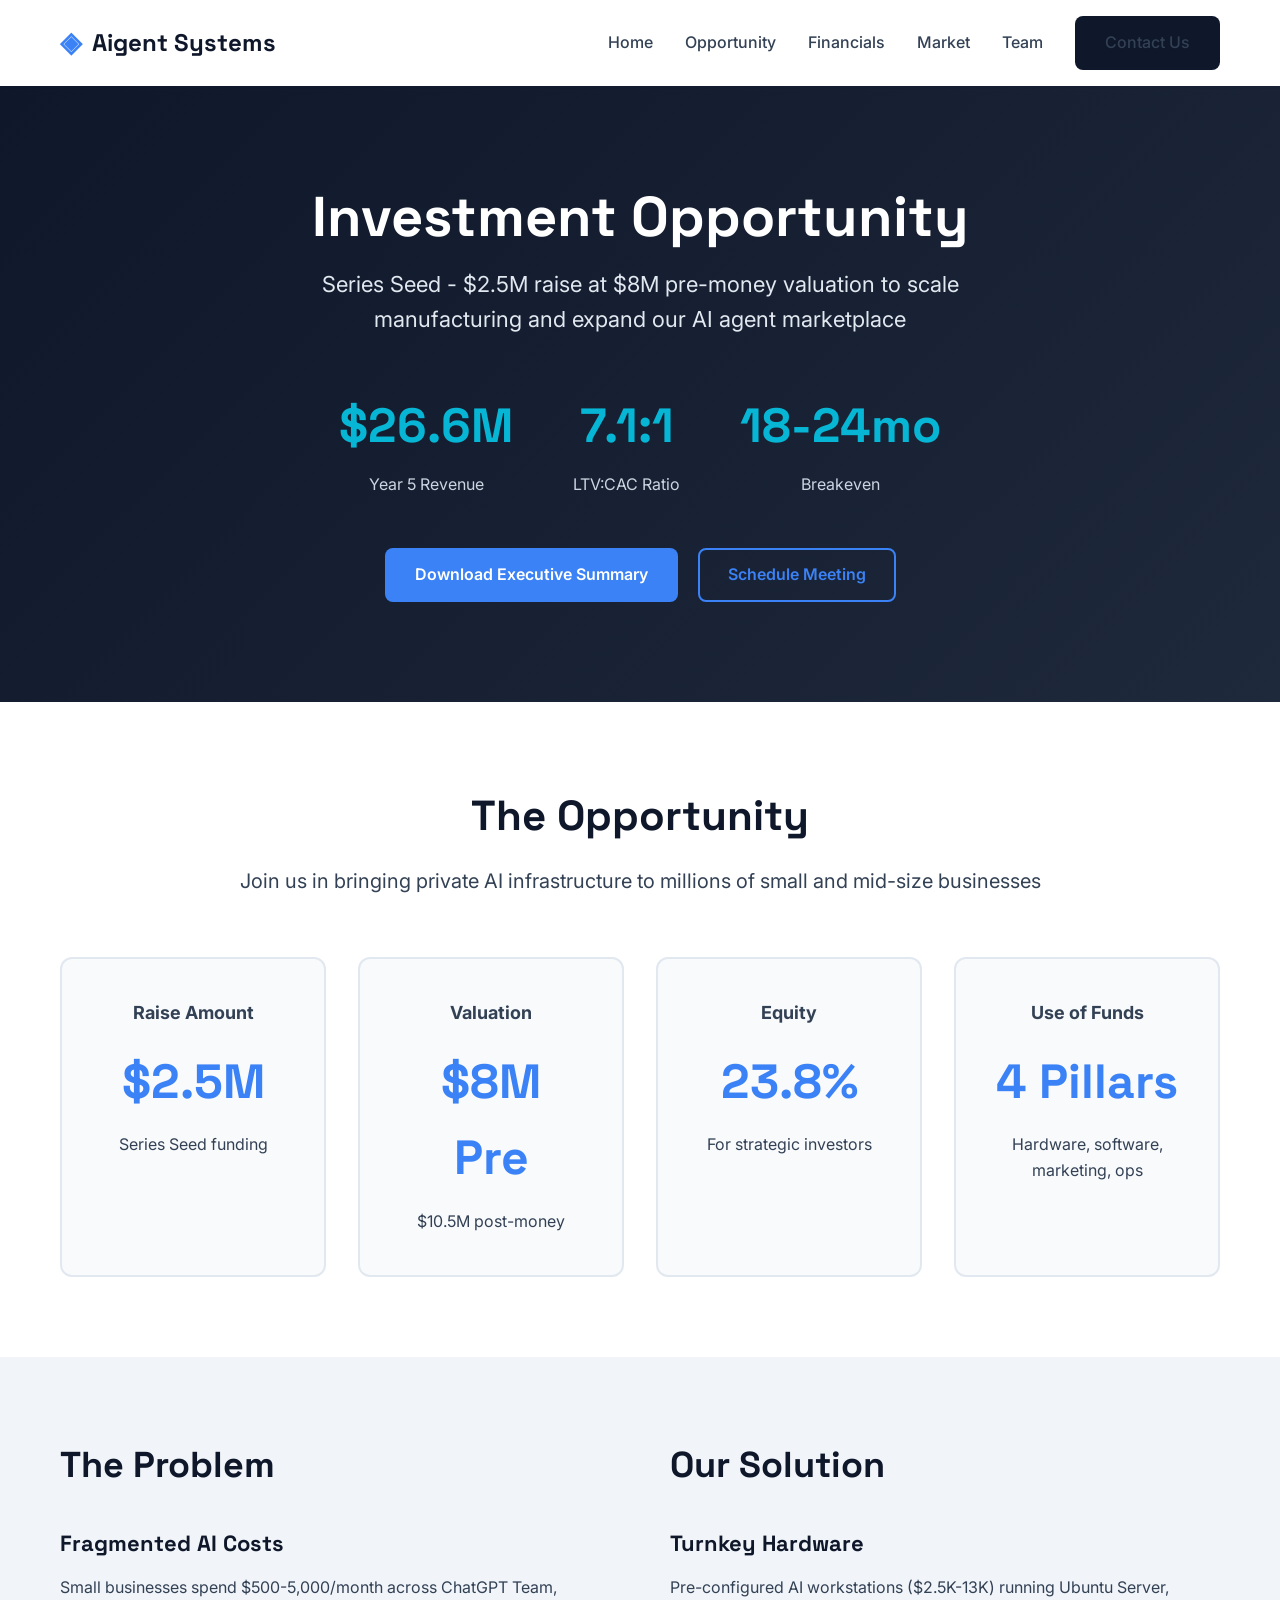
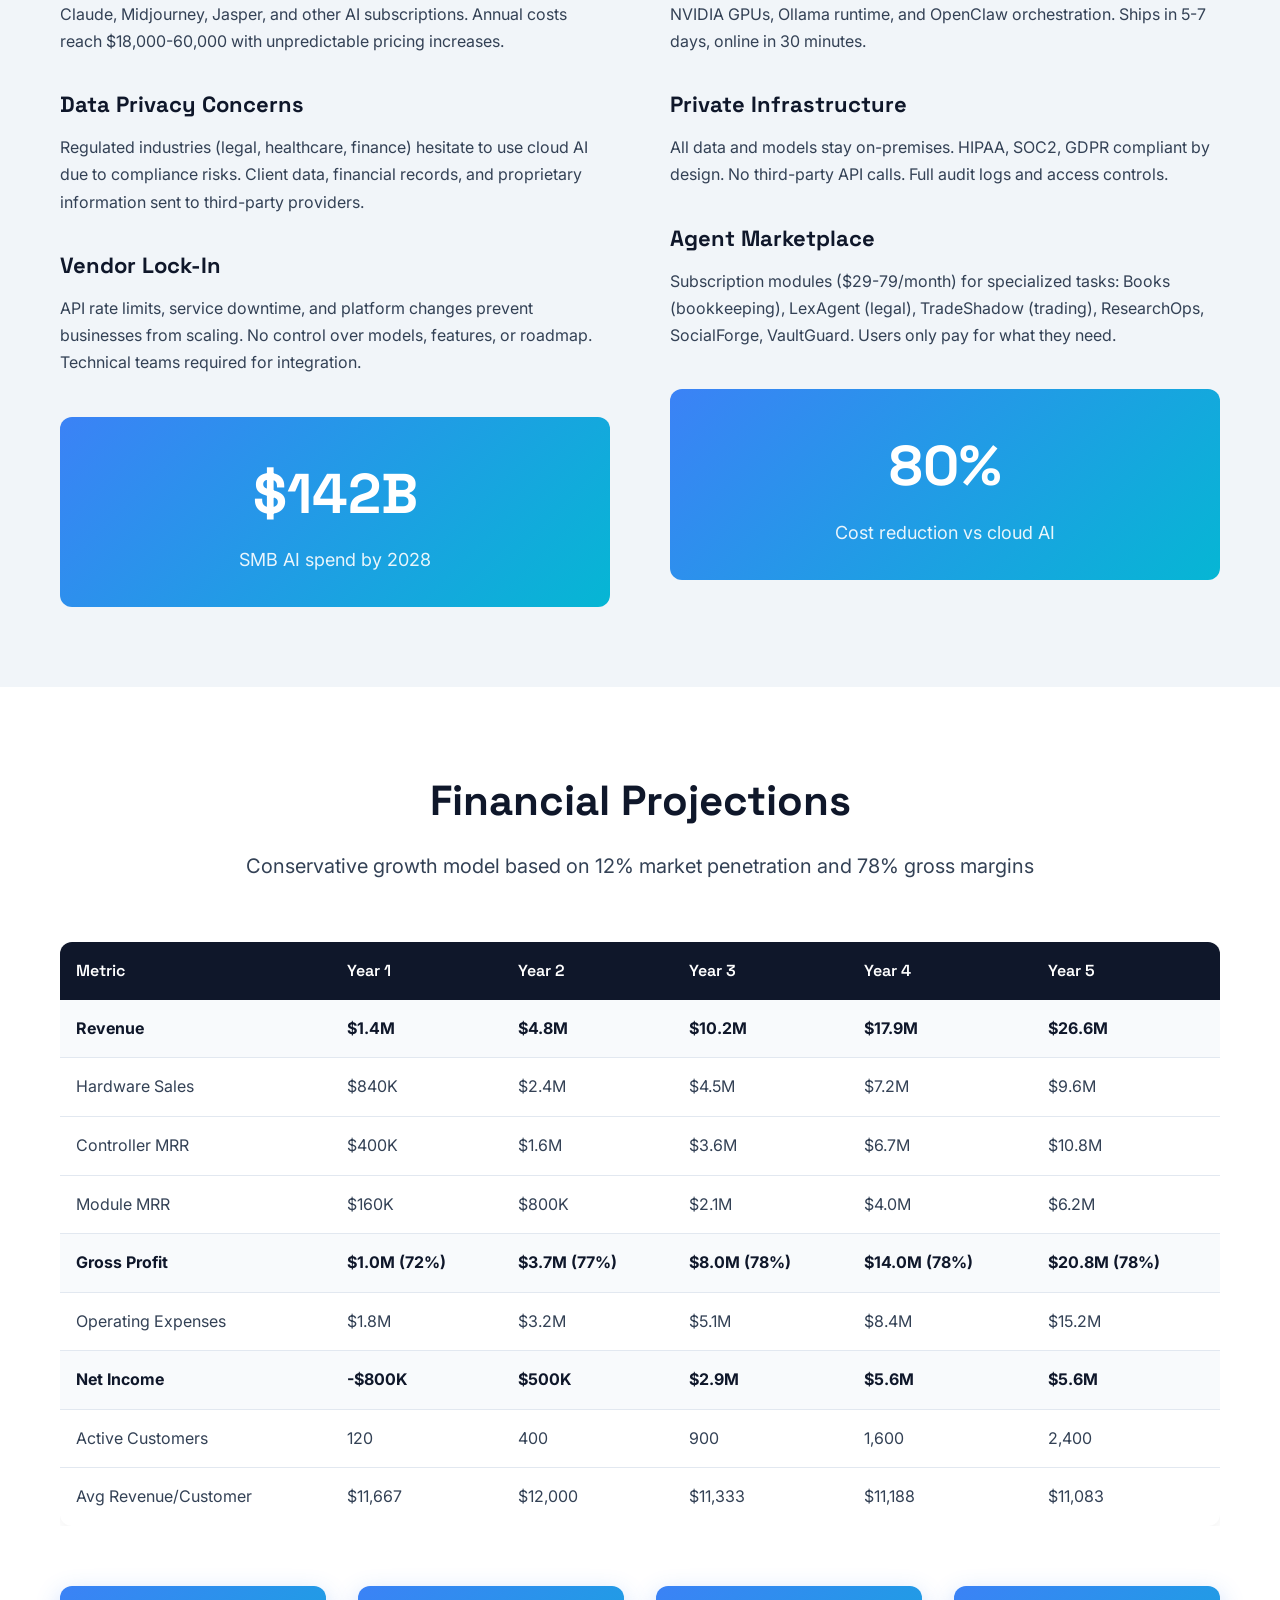
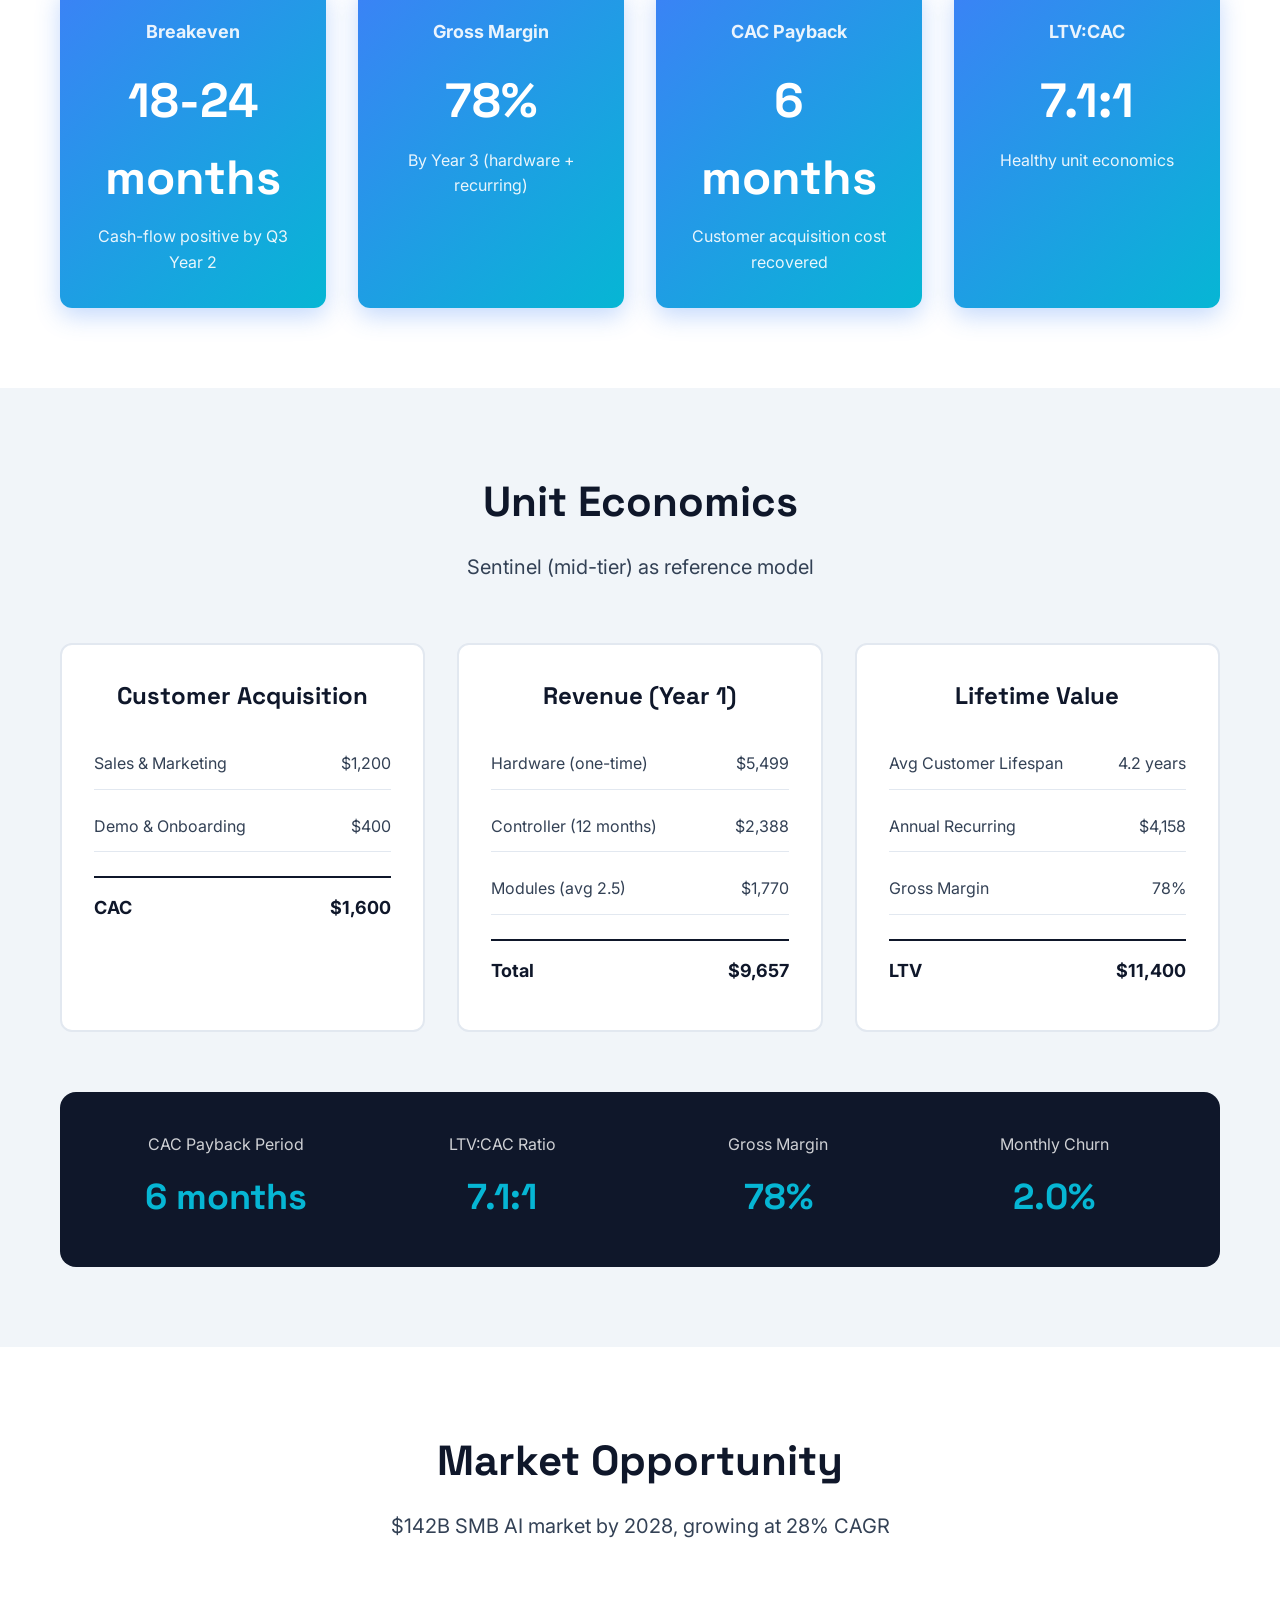
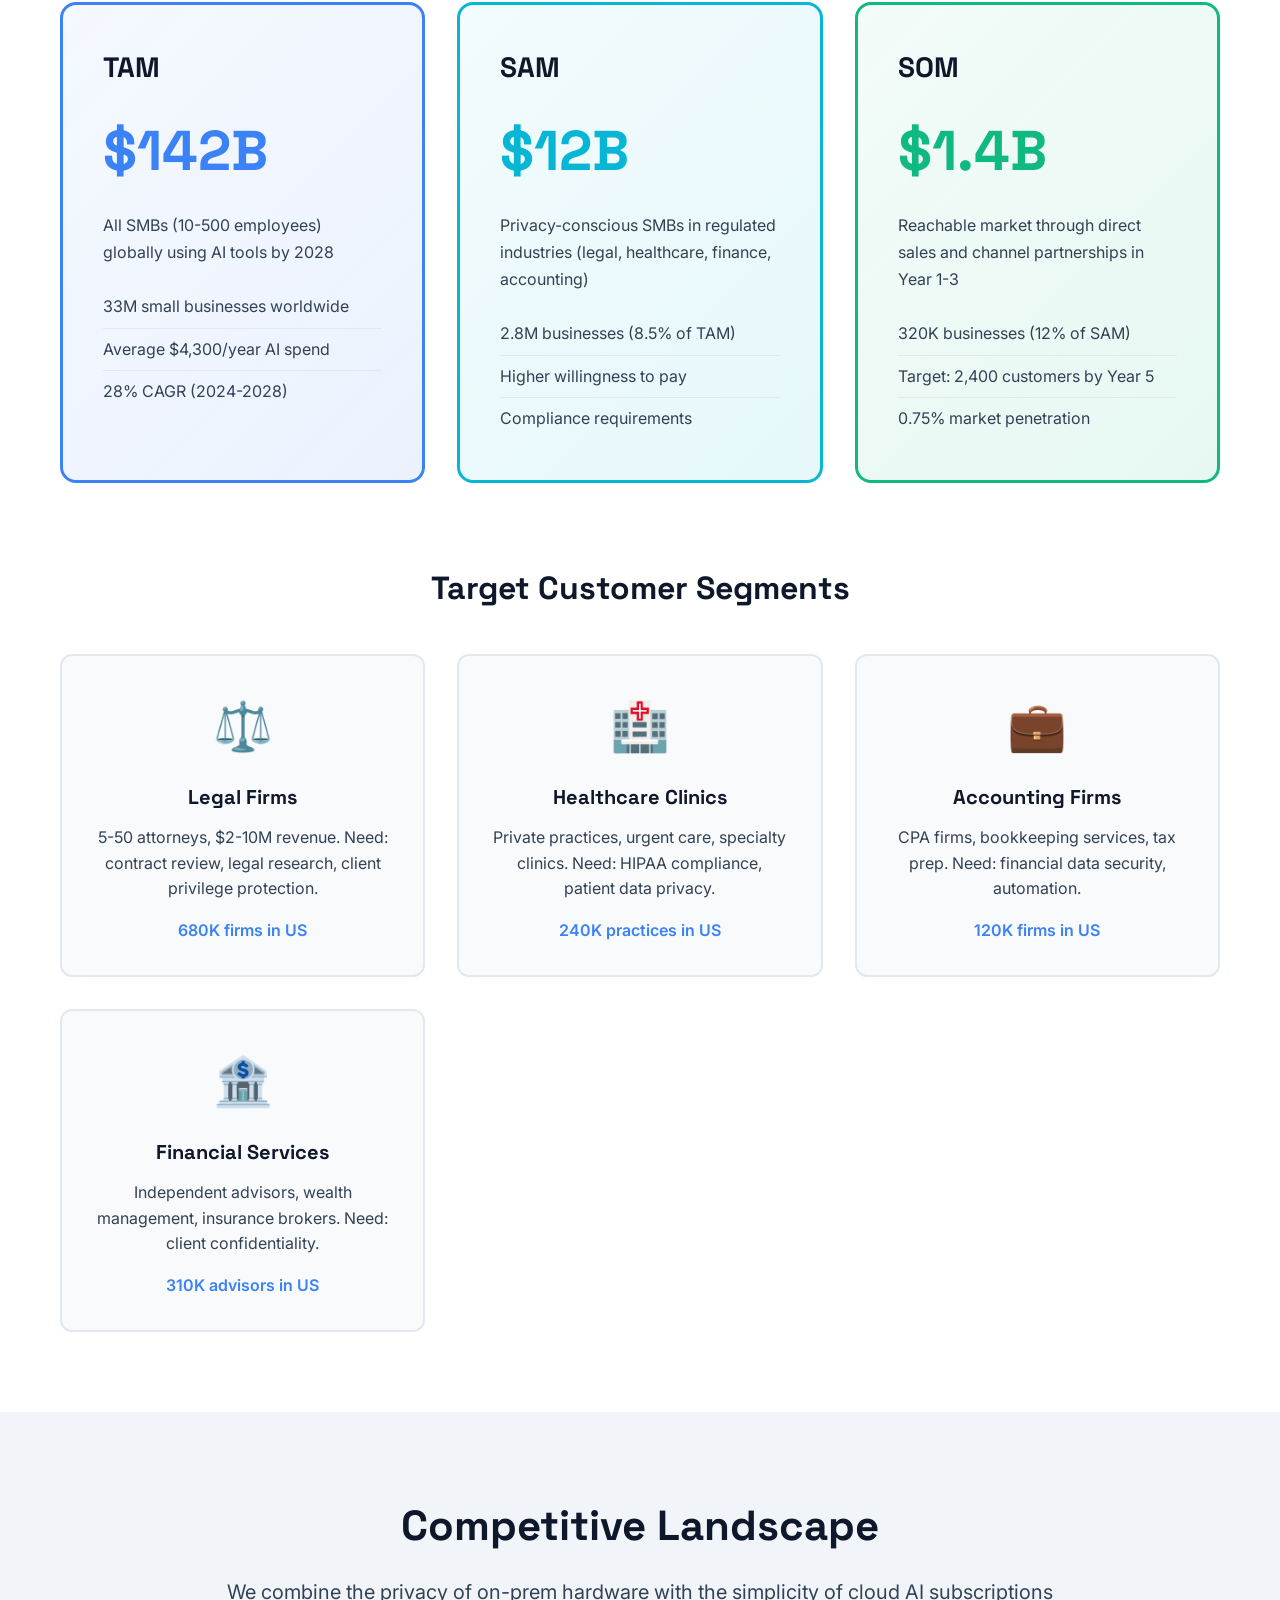
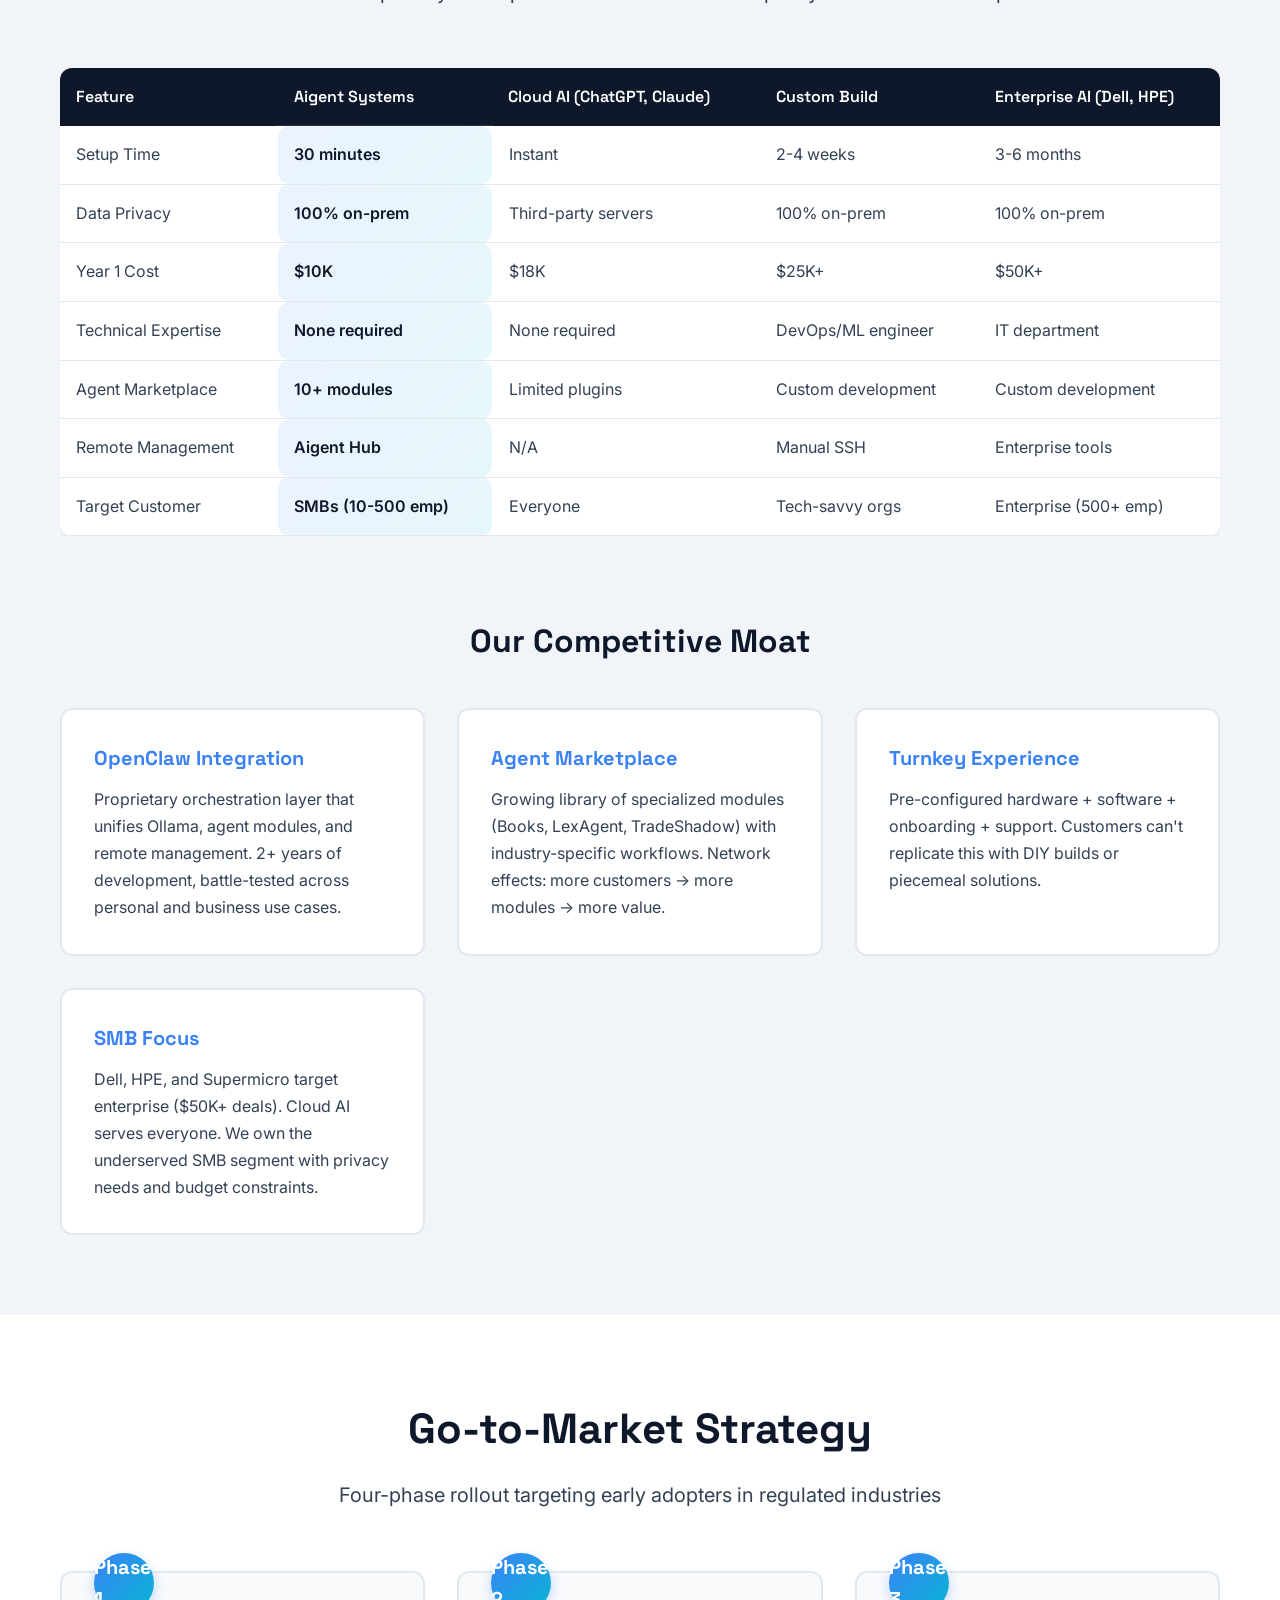
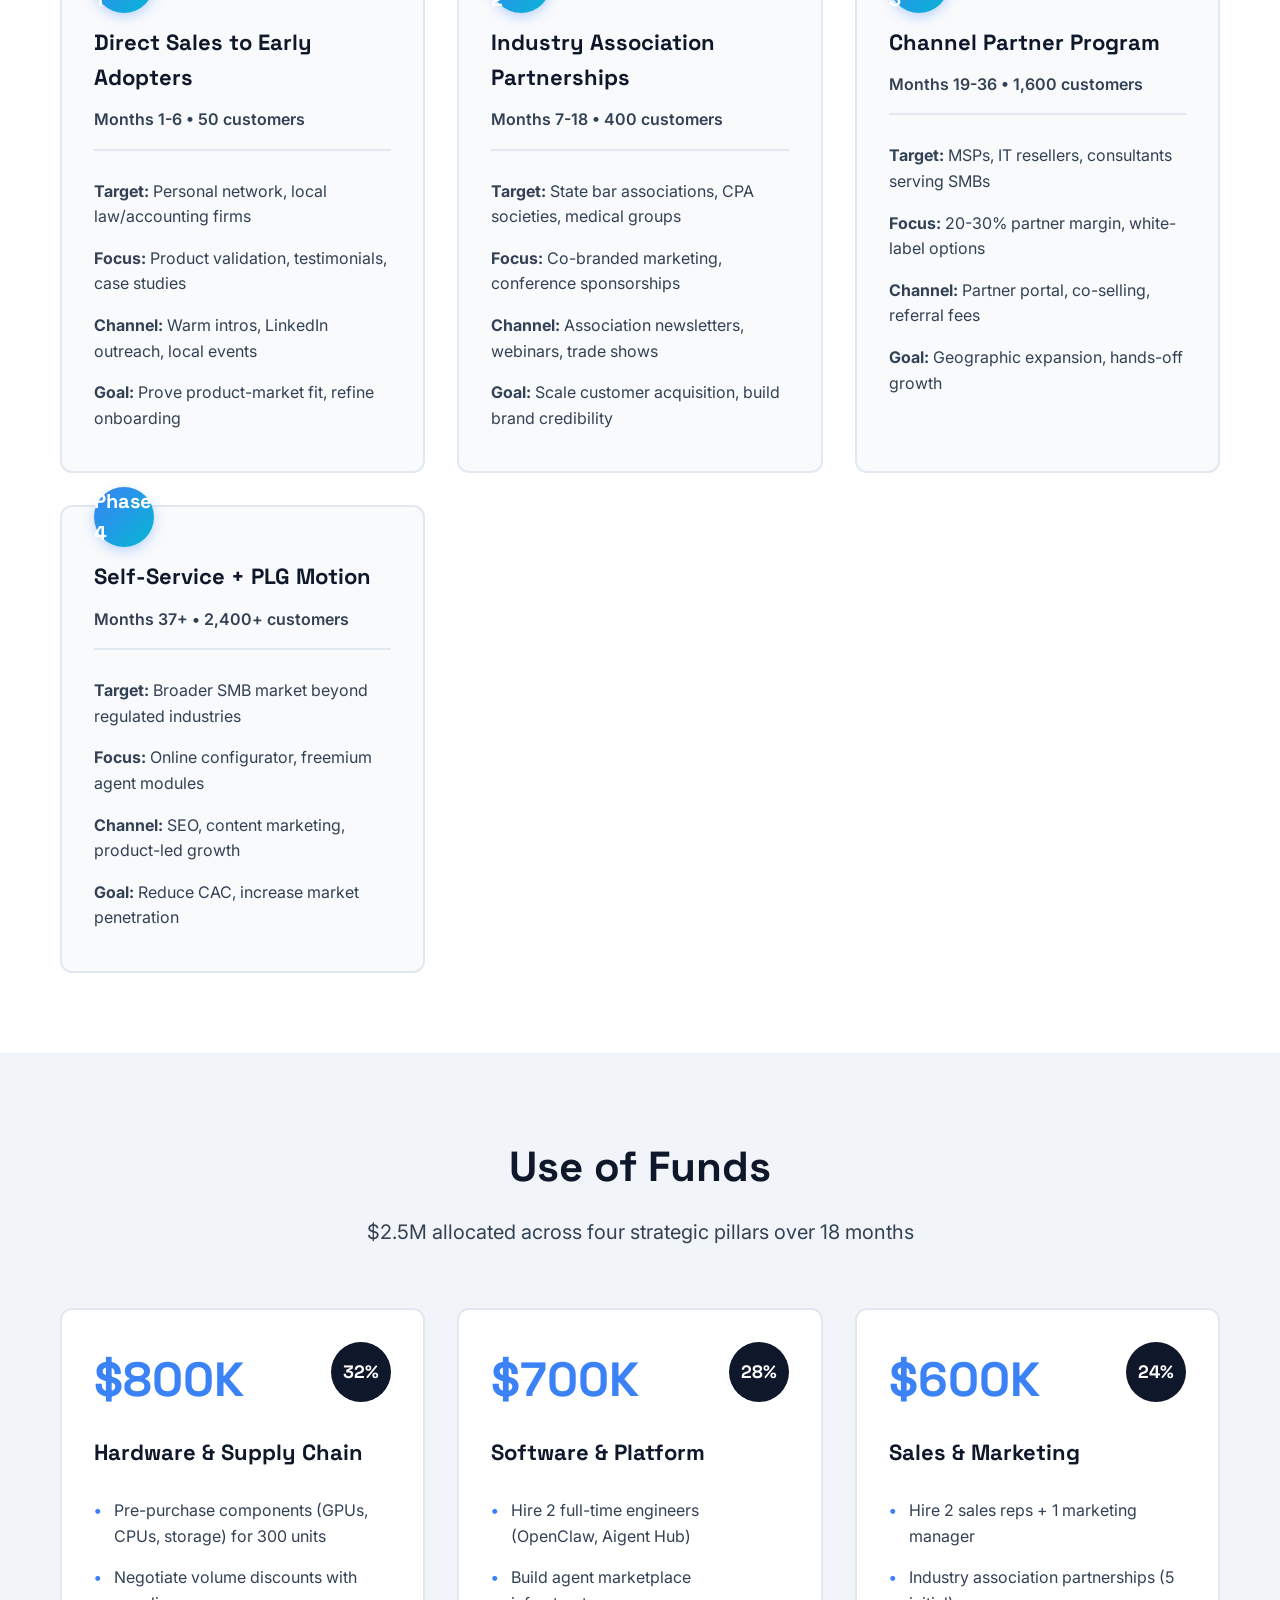
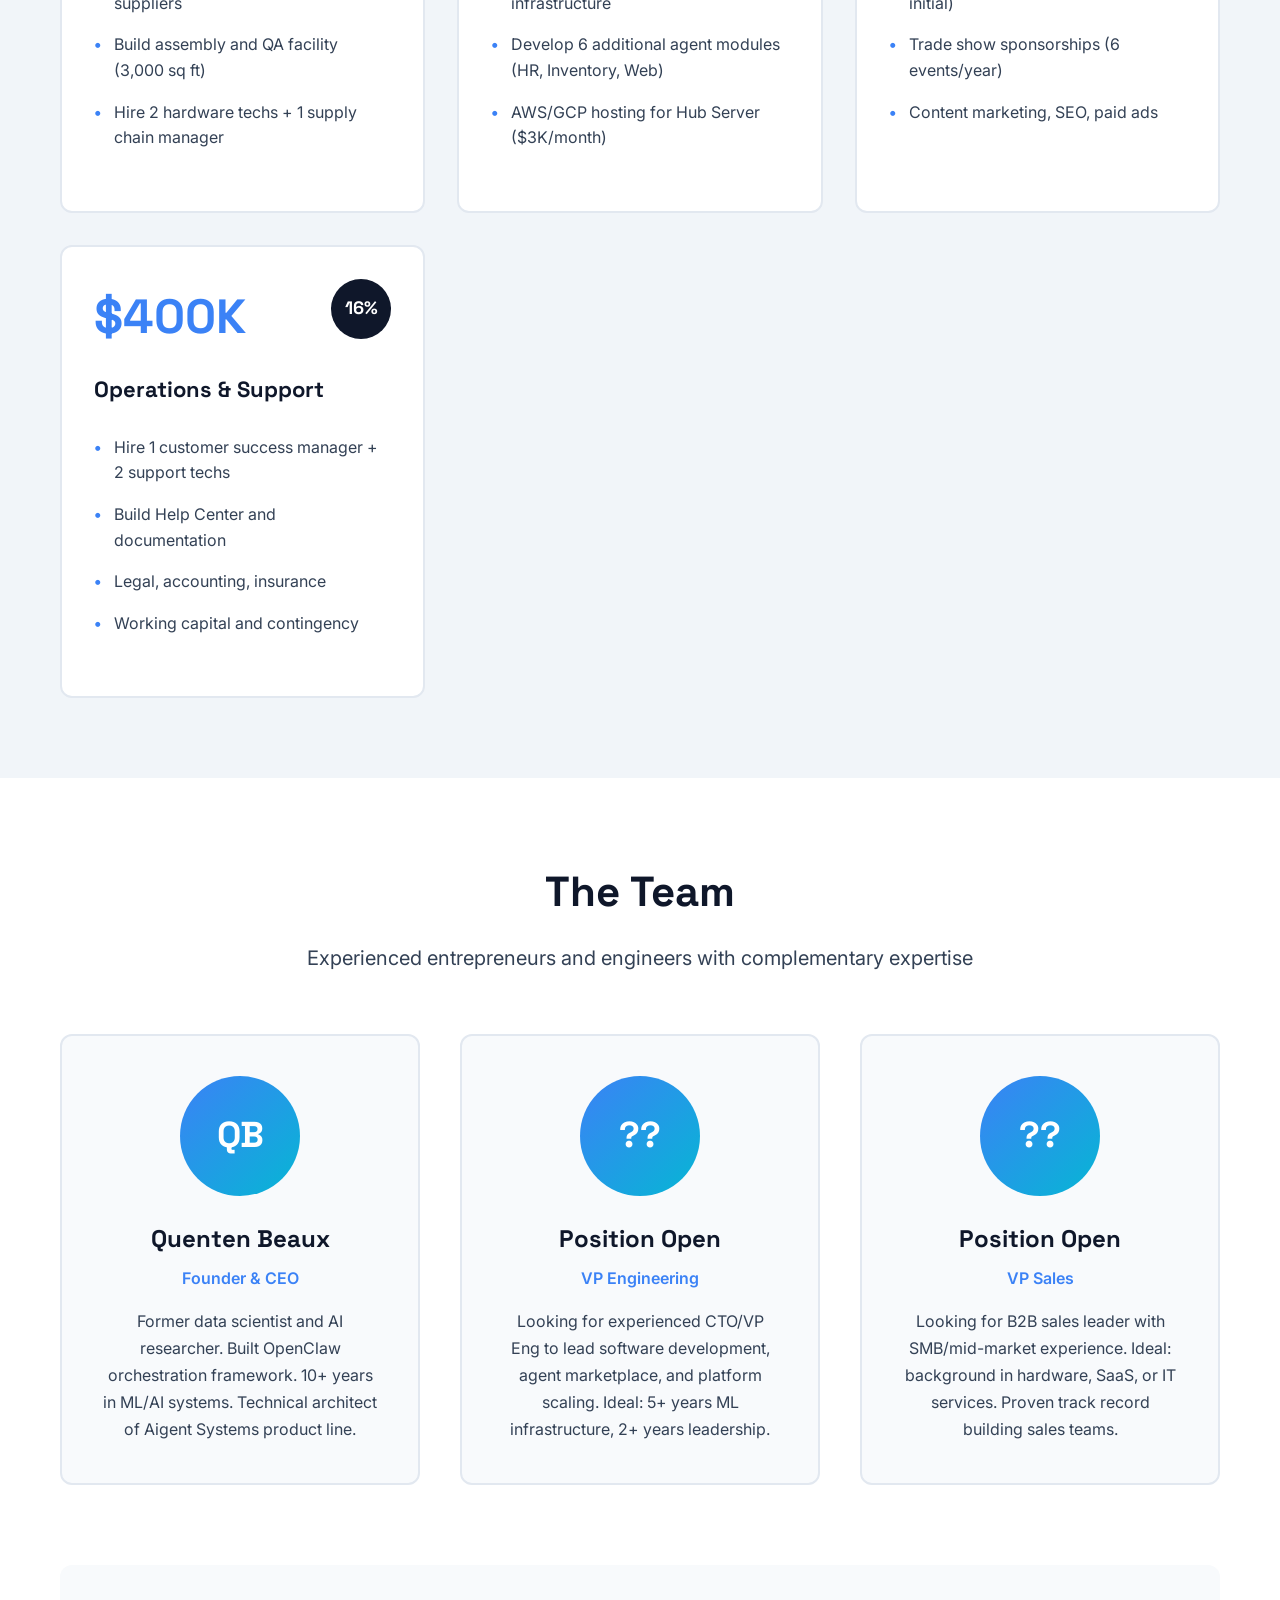
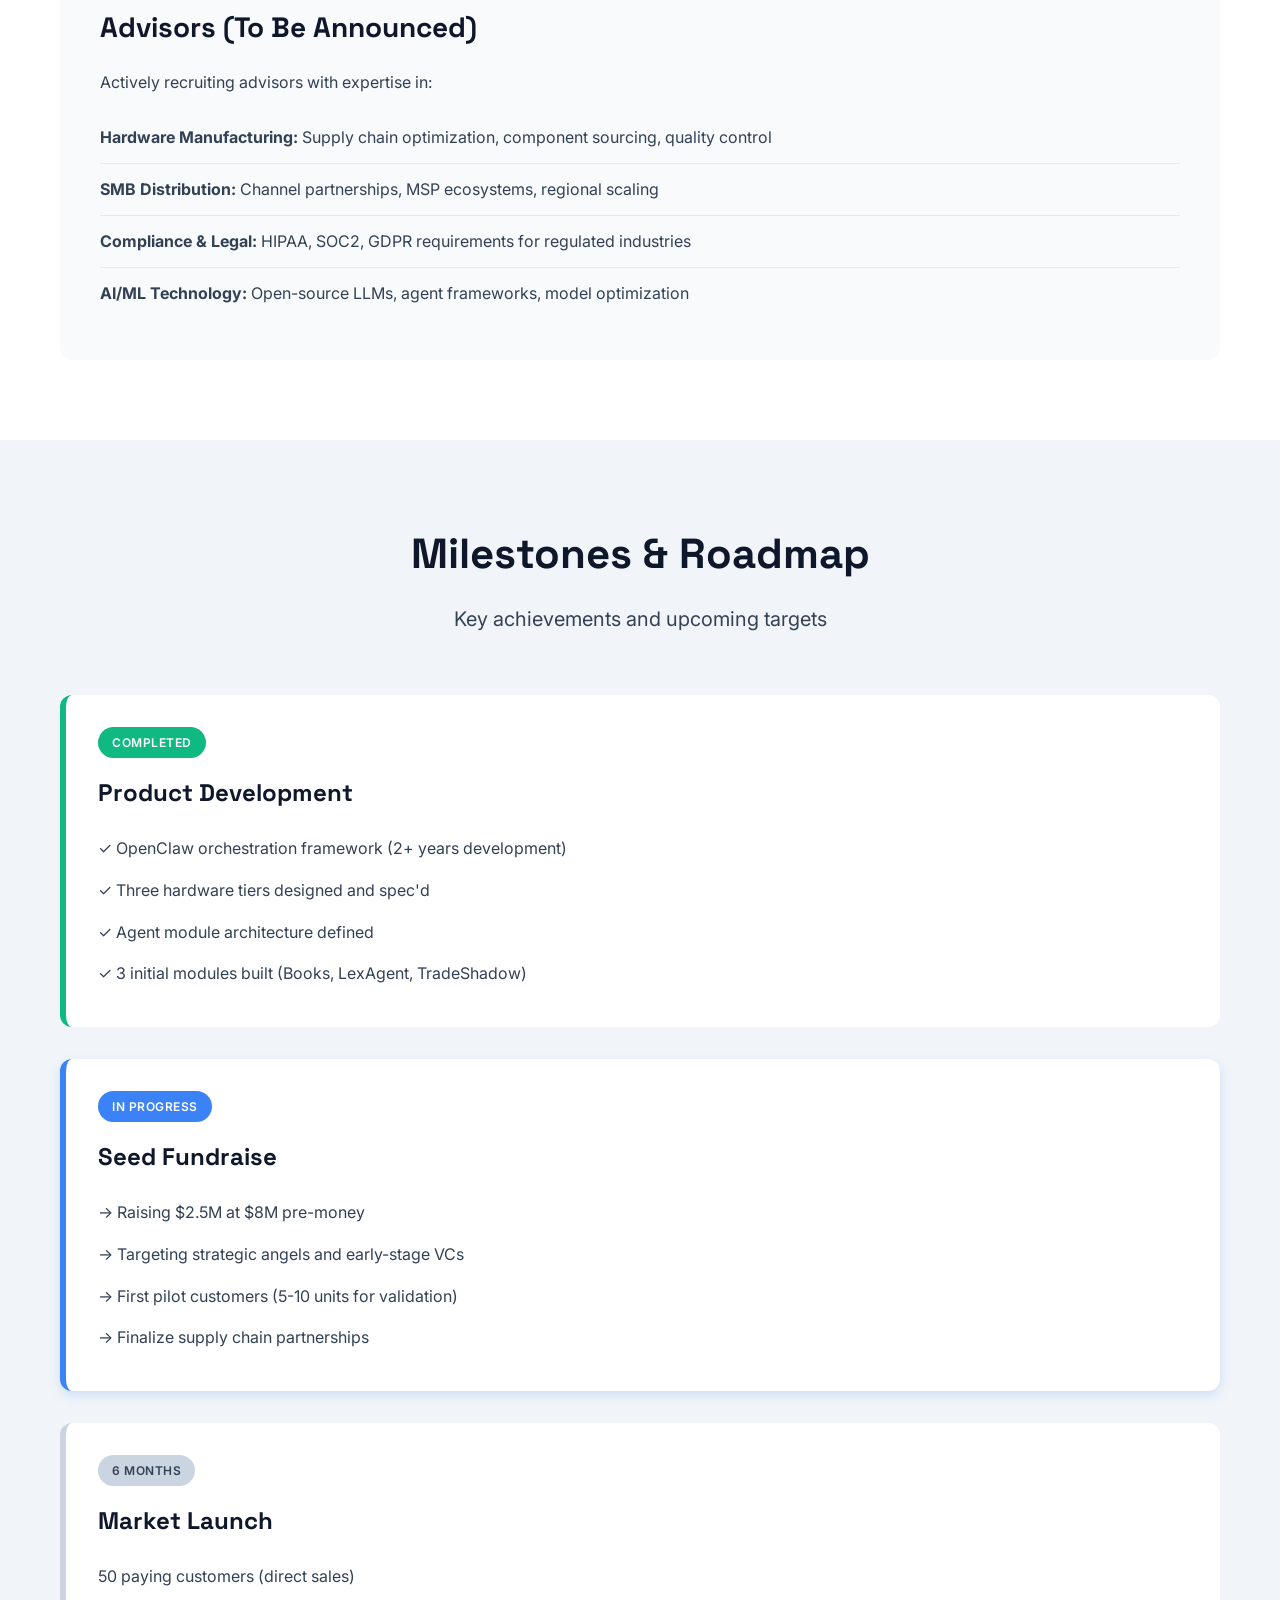
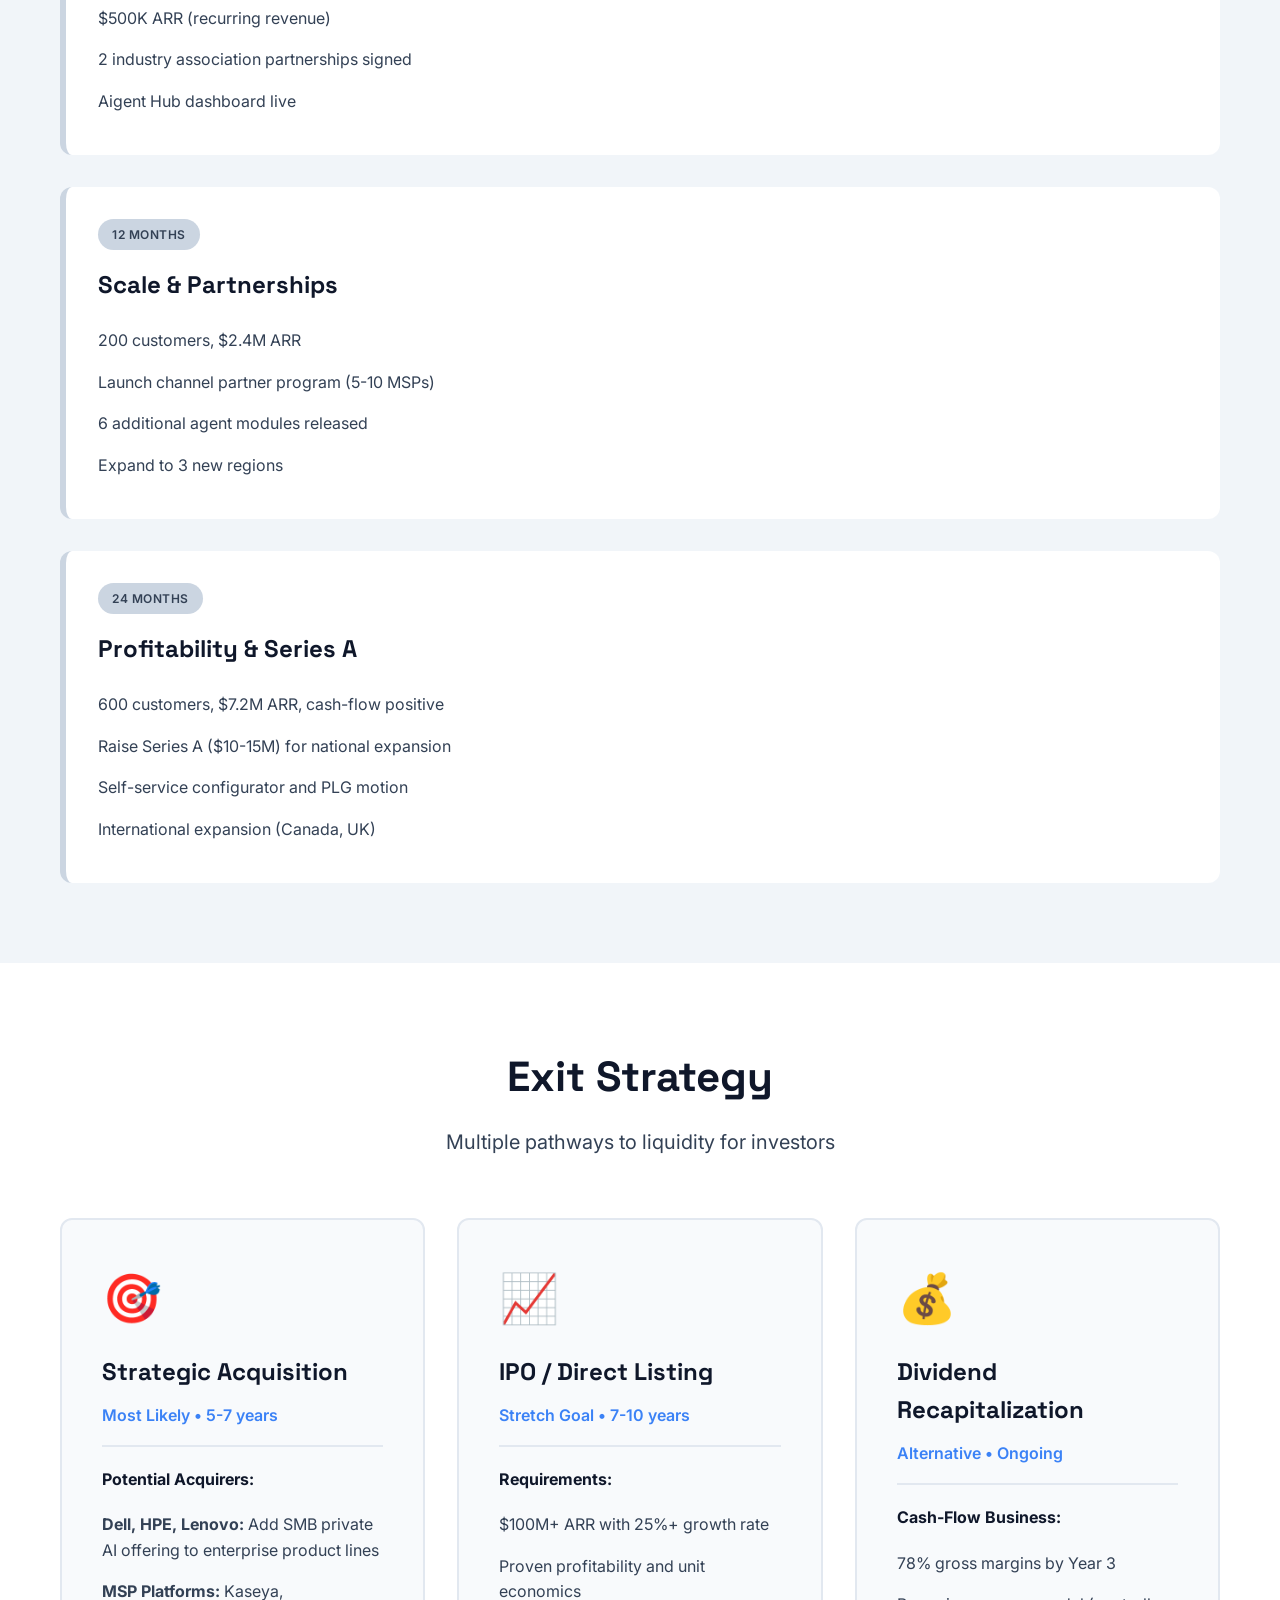
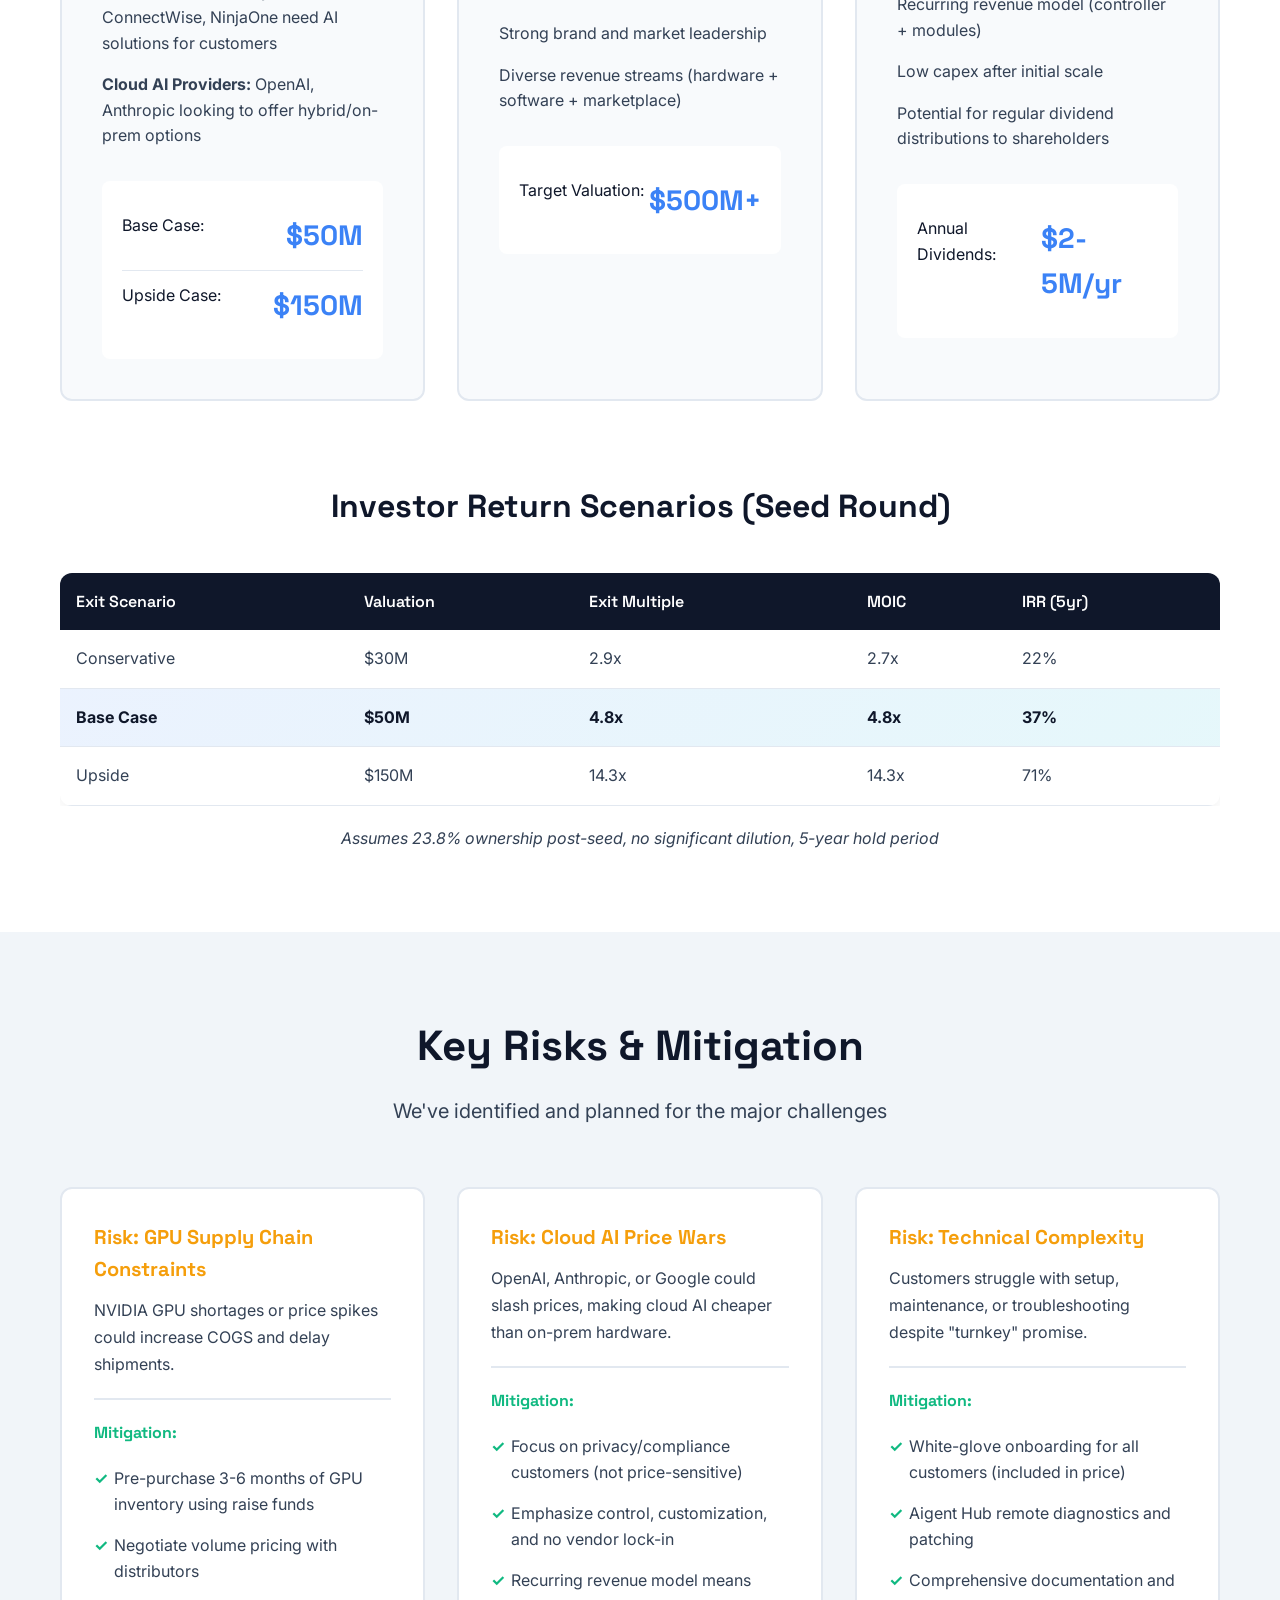
==== commit 97f0fcbe: "Add investor-specific styles as separate file" ====
--- a/investors.html
+++ b/investors.html
@@ -5,6 +5,7 @@
     <meta name="viewport" content="width=device-width, initial-scale=1.0">
     <title>Investment Opportunity - Aigent Systems</title>
     <link rel="stylesheet" href="styles.css">
+    <link rel="stylesheet" href="investor-styles.css">
     <link rel="preconnect" href="https://fonts.googleapis.com">
     <link rel="preconnect" href="https://fonts.gstatic.com" crossorigin>
     <link href="https://fonts.googleapis.com/css2?family=Inter:wght@300;400;600;700&family=Space+Grotesk:wght@500;700&display=swap" rel="stylesheet">
--- a/investor-styles.css
+++ b/investor-styles.css
@@ -0,0 +1,1157 @@
+/* ===========================
+   INVESTOR PAGE STYLES
+   =========================== */
+
+/* Investment Overview */
+.investment-overview {
+    padding: var(--section-padding);
+    background: white;
+}
+
+.investment-overview h2 {
+    font-family: var(--font-display);
+    font-size: 42px;
+    text-align: center;
+    margin-bottom: 16px;
+    color: var(--navy-dark);
+}
+
+.overview-grid {
+    display: grid;
+    grid-template-columns: repeat(auto-fit, minmax(250px, 1fr));
+    gap: 32px;
+    margin-top: 60px;
+}
+
+.overview-card {
+    background: var(--gray-50);
+    padding: 40px;
+    border-radius: 12px;
+    border: 2px solid var(--gray-200);
+    text-align: center;
+}
+
+.overview-card h3 {
+    font-size: 18px;
+    color: var(--gray-700);
+    margin-bottom: 16px;
+}
+
+.overview-value {
+    font-family: var(--font-display);
+    font-size: 48px;
+    font-weight: 700;
+    color: var(--blue-bright);
+    margin-bottom: 12px;
+}
+
+.overview-card p {
+    color: var(--gray-700);
+}
+
+/* Problem/Solution Split */
+.problem-solution {
+    padding: var(--section-padding);
+    background: var(--gray-100);
+}
+
+.ps-grid {
+    display: grid;
+    grid-template-columns: 1fr 1fr;
+    gap: 60px;
+}
+
+.ps-section h2 {
+    font-family: var(--font-display);
+    font-size: 36px;
+    margin-bottom: 32px;
+    color: var(--navy-dark);
+}
+
+.ps-point {
+    margin-bottom: 32px;
+}
+
+.ps-point h3 {
+    font-family: var(--font-display);
+    font-size: 22px;
+    margin-bottom: 12px;
+    color: var(--navy-dark);
+}
+
+.ps-point p {
+    color: var(--gray-700);
+    line-height: 1.7;
+}
+
+.ps-stat-box {
+    background: linear-gradient(135deg, var(--blue-bright) 0%, var(--cyan-accent) 100%);
+    padding: 32px;
+    border-radius: 12px;
+    text-align: center;
+    color: white;
+    margin-top: 40px;
+}
+
+.ps-stat-number {
+    font-family: var(--font-display);
+    font-size: 56px;
+    font-weight: 700;
+    margin-bottom: 8px;
+}
+
+.ps-stat-label {
+    font-size: 18px;
+    opacity: 0.9;
+}
+
+/* Financials Table */
+.financials {
+    padding: var(--section-padding);
+    background: white;
+}
+
+.financials h2 {
+    font-family: var(--font-display);
+    font-size: 42px;
+    text-align: center;
+    margin-bottom: 16px;
+    color: var(--navy-dark);
+}
+
+.financials-table {
+    margin: 60px 0;
+    overflow-x: auto;
+}
+
+.financials-table table {
+    width: 100%;
+    border-collapse: collapse;
+    background: white;
+    border-radius: 12px;
+    overflow: hidden;
+    box-shadow: 0 4px 12px rgba(0,0,0,0.05);
+}
+
+.financials-table th {
+    background: var(--navy-dark);
+    color: white;
+    padding: 16px;
+    text-align: left;
+    font-family: var(--font-display);
+    font-weight: 600;
+}
+
+.financials-table td {
+    padding: 16px;
+    border-bottom: 1px solid var(--gray-200);
+    color: var(--gray-700);
+}
+
+.financials-table tr:last-child td {
+    border-bottom: none;
+}
+
+.revenue-row, .gross-profit-row, .net-income-row {
+    background: var(--gray-50);
+}
+
+.revenue-row td, .gross-profit-row td, .net-income-row td {
+    font-weight: 700;
+    color: var(--navy-dark);
+}
+
+.financial-highlights {
+    display: grid;
+    grid-template-columns: repeat(auto-fit, minmax(250px, 1fr));
+    gap: 32px;
+    margin-top: 60px;
+}
+
+.fin-card {
+    background: linear-gradient(135deg, var(--blue-bright) 0%, var(--cyan-accent) 100%);
+    padding: 32px;
+    border-radius: 12px;
+    text-align: center;
+    color: white;
+    box-shadow: 0 8px 24px rgba(59, 130, 246, 0.3);
+}
+
+.fin-card h3 {
+    font-size: 18px;
+    opacity: 0.9;
+    margin-bottom: 16px;
+}
+
+.fin-value {
+    font-family: var(--font-display);
+    font-size: 48px;
+    font-weight: 700;
+    margin-bottom: 8px;
+}
+
+.fin-card p {
+    opacity: 0.9;
+}
+
+/* Unit Economics */
+.unit-economics {
+    padding: var(--section-padding);
+    background: var(--gray-100);
+}
+
+.unit-economics h2 {
+    font-family: var(--font-display);
+    font-size: 42px;
+    text-align: center;
+    margin-bottom: 16px;
+    color: var(--navy-dark);
+}
+
+.economics-grid {
+    display: grid;
+    grid-template-columns: repeat(auto-fit, minmax(320px, 1fr));
+    gap: 32px;
+    margin-top: 60px;
+}
+
+.econ-card {
+    background: white;
+    padding: 32px;
+    border-radius: 12px;
+    border: 2px solid var(--gray-200);
+}
+
+.econ-card h3 {
+    font-family: var(--font-display);
+    font-size: 24px;
+    margin-bottom: 24px;
+    color: var(--navy-dark);
+    text-align: center;
+}
+
+.econ-items {
+    display: flex;
+    flex-direction: column;
+    gap: 12px;
+}
+
+.econ-item {
+    display: flex;
+    justify-content: space-between;
+    padding: 12px 0;
+    color: var(--gray-700);
+    border-bottom: 1px solid var(--gray-200);
+}
+
+.econ-item.total {
+    border-top: 2px solid var(--navy-dark);
+    border-bottom: none;
+    margin-top: 12px;
+    padding-top: 16px;
+    color: var(--navy-dark);
+    font-size: 18px;
+}
+
+.economics-summary {
+    display: grid;
+    grid-template-columns: repeat(auto-fit, minmax(220px, 1fr));
+    gap: 24px;
+    margin-top: 60px;
+    padding: 40px;
+    background: var(--navy-dark);
+    border-radius: 16px;
+}
+
+.summary-metric {
+    text-align: center;
+    color: white;
+}
+
+.metric-label {
+    font-size: 16px;
+    opacity: 0.8;
+    margin-bottom: 12px;
+}
+
+.metric-value {
+    font-family: var(--font-display);
+    font-size: 36px;
+    font-weight: 700;
+    color: var(--cyan-accent);
+}
+
+/* Market Analysis */
+.market-analysis {
+    padding: var(--section-padding);
+    background: white;
+}
+
+.market-analysis h2 {
+    font-family: var(--font-display);
+    font-size: 42px;
+    text-align: center;
+    margin-bottom: 16px;
+    color: var(--navy-dark);
+}
+
+.market-grid {
+    display: grid;
+    grid-template-columns: repeat(auto-fit, minmax(320px, 1fr));
+    gap: 32px;
+    margin-top: 60px;
+}
+
+.market-card {
+    padding: 40px;
+    border-radius: 16px;
+    border: 3px solid;
+}
+
+.market-card.tam {
+    border-color: var(--blue-bright);
+    background: linear-gradient(135deg, rgba(59, 130, 246, 0.05) 0%, rgba(59, 130, 246, 0.1) 100%);
+}
+
+.market-card.sam {
+    border-color: var(--cyan-accent);
+    background: linear-gradient(135deg, rgba(6, 182, 212, 0.05) 0%, rgba(6, 182, 212, 0.1) 100%);
+}
+
+.market-card.som {
+    border-color: var(--success);
+    background: linear-gradient(135deg, rgba(16, 185, 129, 0.05) 0%, rgba(16, 185, 129, 0.1) 100%);
+}
+
+.market-card h3 {
+    font-family: var(--font-display);
+    font-size: 28px;
+    margin-bottom: 16px;
+    color: var(--navy-dark);
+}
+
+.market-value {
+    font-family: var(--font-display);
+    font-size: 56px;
+    font-weight: 700;
+    margin-bottom: 16px;
+}
+
+.market-card.tam .market-value {
+    color: var(--blue-bright);
+}
+
+.market-card.sam .market-value {
+    color: var(--cyan-accent);
+}
+
+.market-card.som .market-value {
+    color: var(--success);
+}
+
+.market-card p {
+    color: var(--gray-700);
+    margin-bottom: 20px;
+    line-height: 1.7;
+}
+
+.market-breakdown {
+    list-style: none;
+}
+
+.market-breakdown li {
+    padding: 8px 0;
+    color: var(--gray-700);
+    border-bottom: 1px solid var(--gray-200);
+}
+
+.market-breakdown li:last-child {
+    border-bottom: none;
+}
+
+.target-segments {
+    margin-top: 80px;
+}
+
+.target-segments h3 {
+    font-family: var(--font-display);
+    font-size: 32px;
+    text-align: center;
+    margin-bottom: 40px;
+    color: var(--navy-dark);
+}
+
+.segments-grid {
+    display: grid;
+    grid-template-columns: repeat(auto-fit, minmax(280px, 1fr));
+    gap: 32px;
+}
+
+.segment-card {
+    background: var(--gray-50);
+    padding: 32px;
+    border-radius: 12px;
+    border: 2px solid var(--gray-200);
+    text-align: center;
+}
+
+.segment-icon {
+    font-size: 48px;
+    margin-bottom: 16px;
+}
+
+.segment-card h4 {
+    font-family: var(--font-display);
+    font-size: 20px;
+    margin-bottom: 12px;
+    color: var(--navy-dark);
+}
+
+.segment-card p {
+    color: var(--gray-700);
+    line-height: 1.6;
+    margin-bottom: 16px;
+}
+
+.segment-size {
+    font-weight: 600;
+    color: var(--blue-bright);
+}
+
+/* Competition */
+.competition {
+    padding: var(--section-padding);
+    background: var(--gray-100);
+}
+
+.competition h2 {
+    font-family: var(--font-display);
+    font-size: 42px;
+    text-align: center;
+    margin-bottom: 16px;
+    color: var(--navy-dark);
+}
+
+.competition-table {
+    margin: 60px 0;
+    overflow-x: auto;
+}
+
+.competition-table table {
+    width: 100%;
+    border-collapse: collapse;
+    background: white;
+    border-radius: 12px;
+    overflow: hidden;
+    box-shadow: 0 4px 12px rgba(0,0,0,0.05);
+}
+
+.competition-table th {
+    background: var(--navy-dark);
+    color: white;
+    padding: 16px;
+    text-align: left;
+    font-family: var(--font-display);
+    font-weight: 600;
+}
+
+.competition-table td {
+    padding: 16px;
+    border-bottom: 1px solid var(--gray-200);
+    color: var(--gray-700);
+}
+
+.competition-table td.highlight {
+    background: linear-gradient(135deg, rgba(59, 130, 246, 0.1) 0%, rgba(6, 182, 212, 0.1) 100%);
+    font-weight: 600;
+    color: var(--navy-dark);
+}
+
+.competitive-moat {
+    margin-top: 80px;
+}
+
+.competitive-moat h3 {
+    font-family: var(--font-display);
+    font-size: 32px;
+    text-align: center;
+    margin-bottom: 40px;
+    color: var(--navy-dark);
+}
+
+.moat-grid {
+    display: grid;
+    grid-template-columns: repeat(auto-fit, minmax(280px, 1fr));
+    gap: 32px;
+}
+
+.moat-item {
+    background: white;
+    padding: 32px;
+    border-radius: 12px;
+    border: 2px solid var(--gray-200);
+}
+
+.moat-item h4 {
+    font-family: var(--font-display);
+    font-size: 20px;
+    margin-bottom: 12px;
+    color: var(--blue-bright);
+}
+
+.moat-item p {
+    color: var(--gray-700);
+    line-height: 1.7;
+}
+
+/* Go-to-Market Strategy */
+.gtm-strategy {
+    padding: var(--section-padding);
+    background: white;
+}
+
+.gtm-strategy h2 {
+    font-family: var(--font-display);
+    font-size: 42px;
+    text-align: center;
+    margin-bottom: 16px;
+    color: var(--navy-dark);
+}
+
+.gtm-phases {
+    display: grid;
+    grid-template-columns: repeat(auto-fit, minmax(280px, 1fr));
+    gap: 32px;
+    margin-top: 60px;
+}
+
+.phase-card {
+    background: var(--gray-50);
+    padding: 32px;
+    border-radius: 12px;
+    border: 2px solid var(--gray-200);
+    position: relative;
+}
+
+.phase-number {
+    position: absolute;
+    top: -20px;
+    left: 32px;
+    width: 60px;
+    height: 60px;
+    border-radius: 50%;
+    background: linear-gradient(135deg, var(--blue-bright) 0%, var(--cyan-accent) 100%);
+    color: white;
+    display: flex;
+    align-items: center;
+    justify-content: center;
+    font-family: var(--font-display);
+    font-size: 20px;
+    font-weight: 700;
+    box-shadow: 0 4px 12px rgba(59, 130, 246, 0.3);
+}
+
+.phase-card h3 {
+    font-family: var(--font-display);
+    font-size: 22px;
+    margin: 20px 0 12px;
+    color: var(--navy-dark);
+}
+
+.phase-timeline {
+    color: var(--gray-700);
+    font-weight: 600;
+    margin-bottom: 20px;
+    padding-bottom: 16px;
+    border-bottom: 2px solid var(--gray-200);
+}
+
+.phase-card ul {
+    list-style: none;
+}
+
+.phase-card li {
+    padding: 8px 0;
+    color: var(--gray-700);
+    line-height: 1.6;
+}
+
+/* Use of Funds */
+.use-of-funds {
+    padding: var(--section-padding);
+    background: var(--gray-100);
+}
+
+.use-of-funds h2 {
+    font-family: var(--font-display);
+    font-size: 42px;
+    text-align: center;
+    margin-bottom: 16px;
+    color: var(--navy-dark);
+}
+
+.funds-grid {
+    display: grid;
+    grid-template-columns: repeat(auto-fit, minmax(280px, 1fr));
+    gap: 32px;
+    margin-top: 60px;
+}
+
+.fund-card {
+    background: white;
+    padding: 32px;
+    border-radius: 12px;
+    border: 2px solid var(--gray-200);
+    position: relative;
+}
+
+.fund-amount {
+    font-family: var(--font-display);
+    font-size: 48px;
+    font-weight: 700;
+    color: var(--blue-bright);
+    margin-bottom: 16px;
+}
+
+.fund-card h3 {
+    font-family: var(--font-display);
+    font-size: 22px;
+    margin-bottom: 20px;
+    color: var(--navy-dark);
+}
+
+.fund-card ul {
+    list-style: none;
+    margin-bottom: 20px;
+}
+
+.fund-card li {
+    padding: 8px 0;
+    color: var(--gray-700);
+    line-height: 1.6;
+    padding-left: 20px;
+    position: relative;
+}
+
+.fund-card li:before {
+    content: "•";
+    position: absolute;
+    left: 0;
+    color: var(--blue-bright);
+    font-weight: 700;
+}
+
+.fund-percentage {
+    position: absolute;
+    top: 32px;
+    right: 32px;
+    width: 60px;
+    height: 60px;
+    border-radius: 50%;
+    background: var(--navy-dark);
+    color: white;
+    display: flex;
+    align-items: center;
+    justify-content: center;
+    font-family: var(--font-display);
+    font-weight: 700;
+    font-size: 18px;
+}
+
+/* Team Section */
+.team-section {
+    padding: var(--section-padding);
+    background: white;
+}
+
+.team-section h2 {
+    font-family: var(--font-display);
+    font-size: 42px;
+    text-align: center;
+    margin-bottom: 16px;
+    color: var(--navy-dark);
+}
+
+.team-grid {
+    display: grid;
+    grid-template-columns: repeat(auto-fit, minmax(300px, 1fr));
+    gap: 40px;
+    margin-top: 60px;
+}
+
+.team-card {
+    text-align: center;
+    padding: 40px;
+    background: var(--gray-50);
+    border-radius: 12px;
+    border: 2px solid var(--gray-200);
+}
+
+.team-photo-placeholder {
+    width: 120px;
+    height: 120px;
+    border-radius: 50%;
+    background: linear-gradient(135deg, var(--blue-bright) 0%, var(--cyan-accent) 100%);
+    color: white;
+    display: flex;
+    align-items: center;
+    justify-content: center;
+    font-family: var(--font-display);
+    font-size: 36px;
+    font-weight: 700;
+    margin: 0 auto 24px;
+}
+
+.team-card h3 {
+    font-family: var(--font-display);
+    font-size: 24px;
+    margin-bottom: 8px;
+    color: var(--navy-dark);
+}
+
+.team-title {
+    color: var(--blue-bright);
+    font-weight: 600;
+    margin-bottom: 16px;
+}
+
+.team-card p {
+    color: var(--gray-700);
+    line-height: 1.7;
+}
+
+.advisors-section {
+    margin-top: 80px;
+    padding: 40px;
+    background: var(--gray-50);
+    border-radius: 12px;
+}
+
+.advisors-section h3 {
+    font-family: var(--font-display);
+    font-size: 28px;
+    margin-bottom: 20px;
+    color: var(--navy-dark);
+}
+
+.advisors-section p {
+    color: var(--gray-700);
+    margin-bottom: 16px;
+}
+
+.advisors-list {
+    list-style: none;
+}
+
+.advisors-list li {
+    padding: 12px 0;
+    color: var(--gray-700);
+    line-height: 1.7;
+    border-bottom: 1px solid var(--gray-200);
+}
+
+.advisors-list li:last-child {
+    border-bottom: none;
+}
+
+/* Milestones */
+.milestones {
+    padding: var(--section-padding);
+    background: var(--gray-100);
+}
+
+.milestones h2 {
+    font-family: var(--font-display);
+    font-size: 42px;
+    text-align: center;
+    margin-bottom: 16px;
+    color: var(--navy-dark);
+}
+
+.milestones-timeline {
+    margin-top: 60px;
+    display: flex;
+    flex-direction: column;
+    gap: 32px;
+}
+
+.milestone {
+    padding: 32px;
+    background: white;
+    border-radius: 12px;
+    border-left: 6px solid;
+}
+
+.milestone.completed {
+    border-color: var(--success);
+}
+
+.milestone.current {
+    border-color: var(--blue-bright);
+    box-shadow: 0 4px 12px rgba(59, 130, 246, 0.2);
+}
+
+.milestone.upcoming {
+    border-color: var(--gray-300);
+}
+
+.milestone-date {
+    display: inline-block;
+    padding: 6px 14px;
+    border-radius: 20px;
+    font-size: 12px;
+    font-weight: 600;
+    text-transform: uppercase;
+    letter-spacing: 0.5px;
+    margin-bottom: 16px;
+}
+
+.milestone.completed .milestone-date {
+    background: var(--success);
+    color: white;
+}
+
+.milestone.current .milestone-date {
+    background: var(--blue-bright);
+    color: white;
+}
+
+.milestone.upcoming .milestone-date {
+    background: var(--gray-300);
+    color: var(--gray-700);
+}
+
+.milestone h3 {
+    font-family: var(--font-display);
+    font-size: 24px;
+    margin-bottom: 16px;
+    color: var(--navy-dark);
+}
+
+.milestone ul {
+    list-style: none;
+}
+
+.milestone li {
+    padding: 8px 0;
+    color: var(--gray-700);
+    line-height: 1.6;
+}
+
+/* Exit Strategy */
+.exit-strategy {
+    padding: var(--section-padding);
+    background: white;
+}
+
+.exit-strategy h2 {
+    font-family: var(--font-display);
+    font-size: 42px;
+    text-align: center;
+    margin-bottom: 16px;
+    color: var(--navy-dark);
+}
+
+.exit-scenarios {
+    display: grid;
+    grid-template-columns: repeat(auto-fit, minmax(320px, 1fr));
+    gap: 32px;
+    margin-top: 60px;
+}
+
+.exit-card {
+    background: var(--gray-50);
+    padding: 40px;
+    border-radius: 12px;
+    border: 2px solid var(--gray-200);
+}
+
+.exit-icon {
+    font-size: 48px;
+    margin-bottom: 16px;
+}
+
+.exit-card h3 {
+    font-family: var(--font-display);
+    font-size: 24px;
+    margin-bottom: 12px;
+    color: var(--navy-dark);
+}
+
+.exit-probability {
+    color: var(--blue-bright);
+    font-weight: 600;
+    margin-bottom: 20px;
+    padding-bottom: 16px;
+    border-bottom: 2px solid var(--gray-200);
+}
+
+.exit-card p {
+    font-weight: 600;
+    margin: 20px 0 12px;
+    color: var(--navy-dark);
+}
+
+.exit-card ul {
+    list-style: none;
+    margin-bottom: 24px;
+}
+
+.exit-card li {
+    padding: 8px 0;
+    color: var(--gray-700);
+    line-height: 1.6;
+}
+
+.exit-valuation {
+    background: white;
+    padding: 20px;
+    border-radius: 8px;
+    margin-top: 20px;
+}
+
+.valuation-range {
+    display: flex;
+    justify-content: space-between;
+    padding: 12px 0;
+    border-bottom: 1px solid var(--gray-200);
+}
+
+.valuation-range:last-child {
+    border-bottom: none;
+}
+
+.valuation-number {
+    font-family: var(--font-display);
+    font-size: 28px;
+    font-weight: 700;
+    color: var(--blue-bright);
+}
+
+.exit-returns {
+    margin-top: 80px;
+}
+
+.exit-returns h3 {
+    font-family: var(--font-display);
+    font-size: 32px;
+    text-align: center;
+    margin-bottom: 40px;
+    color: var(--navy-dark);
+}
+
+.returns-table {
+    overflow-x: auto;
+    margin-bottom: 20px;
+}
+
+.returns-table table {
+    width: 100%;
+    border-collapse: collapse;
+    background: white;
+    border-radius: 12px;
+    overflow: hidden;
+    box-shadow: 0 4px 12px rgba(0,0,0,0.05);
+}
+
+.returns-table th {
+    background: var(--navy-dark);
+    color: white;
+    padding: 16px;
+    text-align: left;
+    font-family: var(--font-display);
+    font-weight: 600;
+}
+
+.returns-table td {
+    padding: 16px;
+    border-bottom: 1px solid var(--gray-200);
+    color: var(--gray-700);
+}
+
+.returns-table tr.base-case {
+    background: linear-gradient(135deg, rgba(59, 130, 246, 0.1) 0%, rgba(6, 182, 212, 0.1) 100%);
+}
+
+.returns-table tr.base-case td {
+    font-weight: 700;
+    color: var(--navy-dark);
+}
+
+.returns-note {
+    text-align: center;
+    color: var(--gray-700);
+    font-style: italic;
+}
+
+/* Risks Section */
+.risks {
+    padding: var(--section-padding);
+    background: var(--gray-100);
+}
+
+.risks h2 {
+    font-family: var(--font-display);
+    font-size: 42px;
+    text-align: center;
+    margin-bottom: 16px;
+    color: var(--navy-dark);
+}
+
+.risks-grid {
+    display: grid;
+    grid-template-columns: repeat(auto-fit, minmax(350px, 1fr));
+    gap: 32px;
+    margin-top: 60px;
+}
+
+.risk-card {
+    background: white;
+    padding: 32px;
+    border-radius: 12px;
+    border: 2px solid var(--gray-200);
+}
+
+.risk-card h3 {
+    font-family: var(--font-display);
+    font-size: 20px;
+    margin-bottom: 12px;
+    color: var(--warning);
+}
+
+.risk-description {
+    color: var(--gray-700);
+    margin-bottom: 20px;
+    line-height: 1.7;
+}
+
+.mitigation {
+    padding-top: 20px;
+    border-top: 2px solid var(--gray-200);
+}
+
+.mitigation strong {
+    color: var(--success);
+    font-family: var(--font-display);
+    font-size: 16px;
+}
+
+.mitigation ul {
+    list-style: none;
+    margin-top: 12px;
+}
+
+.mitigation li {
+    padding: 8px 0 8px 20px;
+    color: var(--gray-700);
+    line-height: 1.6;
+    position: relative;
+}
+
+.mitigation li:before {
+    content: "✓";
+    position: absolute;
+    left: 0;
+    color: var(--success);
+    font-weight: 700;
+}
+
+/* Investor Contact */
+.investor-contact {
+    padding: var(--section-padding);
+    background: linear-gradient(135deg, var(--navy-dark) 0%, var(--navy-medium) 100%);
+    color: white;
+}
+
+.investor-contact h2 {
+    font-family: var(--font-display);
+    font-size: 42px;
+    margin-bottom: 16px;
+    text-align: center;
+}
+
+.investor-contact .section-subtitle {
+    color: var(--gray-200);
+}
+
+.contact-cta {
+    display: grid;
+    grid-template-columns: 1fr 1fr;
+    gap: 60px;
+    margin-top: 60px;
+}
+
+.cta-content, .cta-actions {
+    background: rgba(255, 255, 255, 0.05);
+    padding: 40px;
+    border-radius: 12px;
+    border: 1px solid rgba(255, 255, 255, 0.1);
+}
+
+.cta-content h3, .cta-actions h3 {
+    font-family: var(--font-display);
+    font-size: 28px;
+    margin-bottom: 24px;
+    color: var(--cyan-accent);
+}
+
+.terms-list {
+    list-style: none;
+}
+
+.terms-list li {
+    padding: 12px 0;
+    border-bottom: 1px solid rgba(255, 255, 255, 0.1);
+    color: var(--gray-200);
+}
+
+.terms-list li:last-child {
+    border-bottom: none;
+}
+
+.cta-actions p {
+    color: var(--gray-200);
+    line-height: 1.7;
+    margin-bottom: 24px;
+}
+
+.cta-actions .btn-primary {
+    width: 100%;
+    text-align: center;
+    margin-bottom: 24px;
+}
+
+.download-links {
+    display: flex;
+    flex-direction: column;
+    gap: 12px;
+}
+
+.download-links a {
+    color: var(--cyan-accent);
+    text-decoration: none;
+    padding: 12px;
+    background: rgba(255, 255, 255, 0.05);
+    border-radius: 8px;
+    border: 1px solid rgba(255, 255, 255, 0.1);
+    transition: all 0.2s;
+}
+
+.download-links a:hover {
+    background: rgba(255, 255, 255, 0.1);
+}
+
+/* Responsive - Investor Page */
+@media (max-width: 768px) {
+    .ps-grid {
+        grid-template-columns: 1fr;
+    }
+    
+    .contact-cta {
+        grid-template-columns: 1fr;
+    }
+    
+    .gtm-phases, .funds-grid, .exit-scenarios {
+        grid-template-columns: 1fr;
+    }
+}
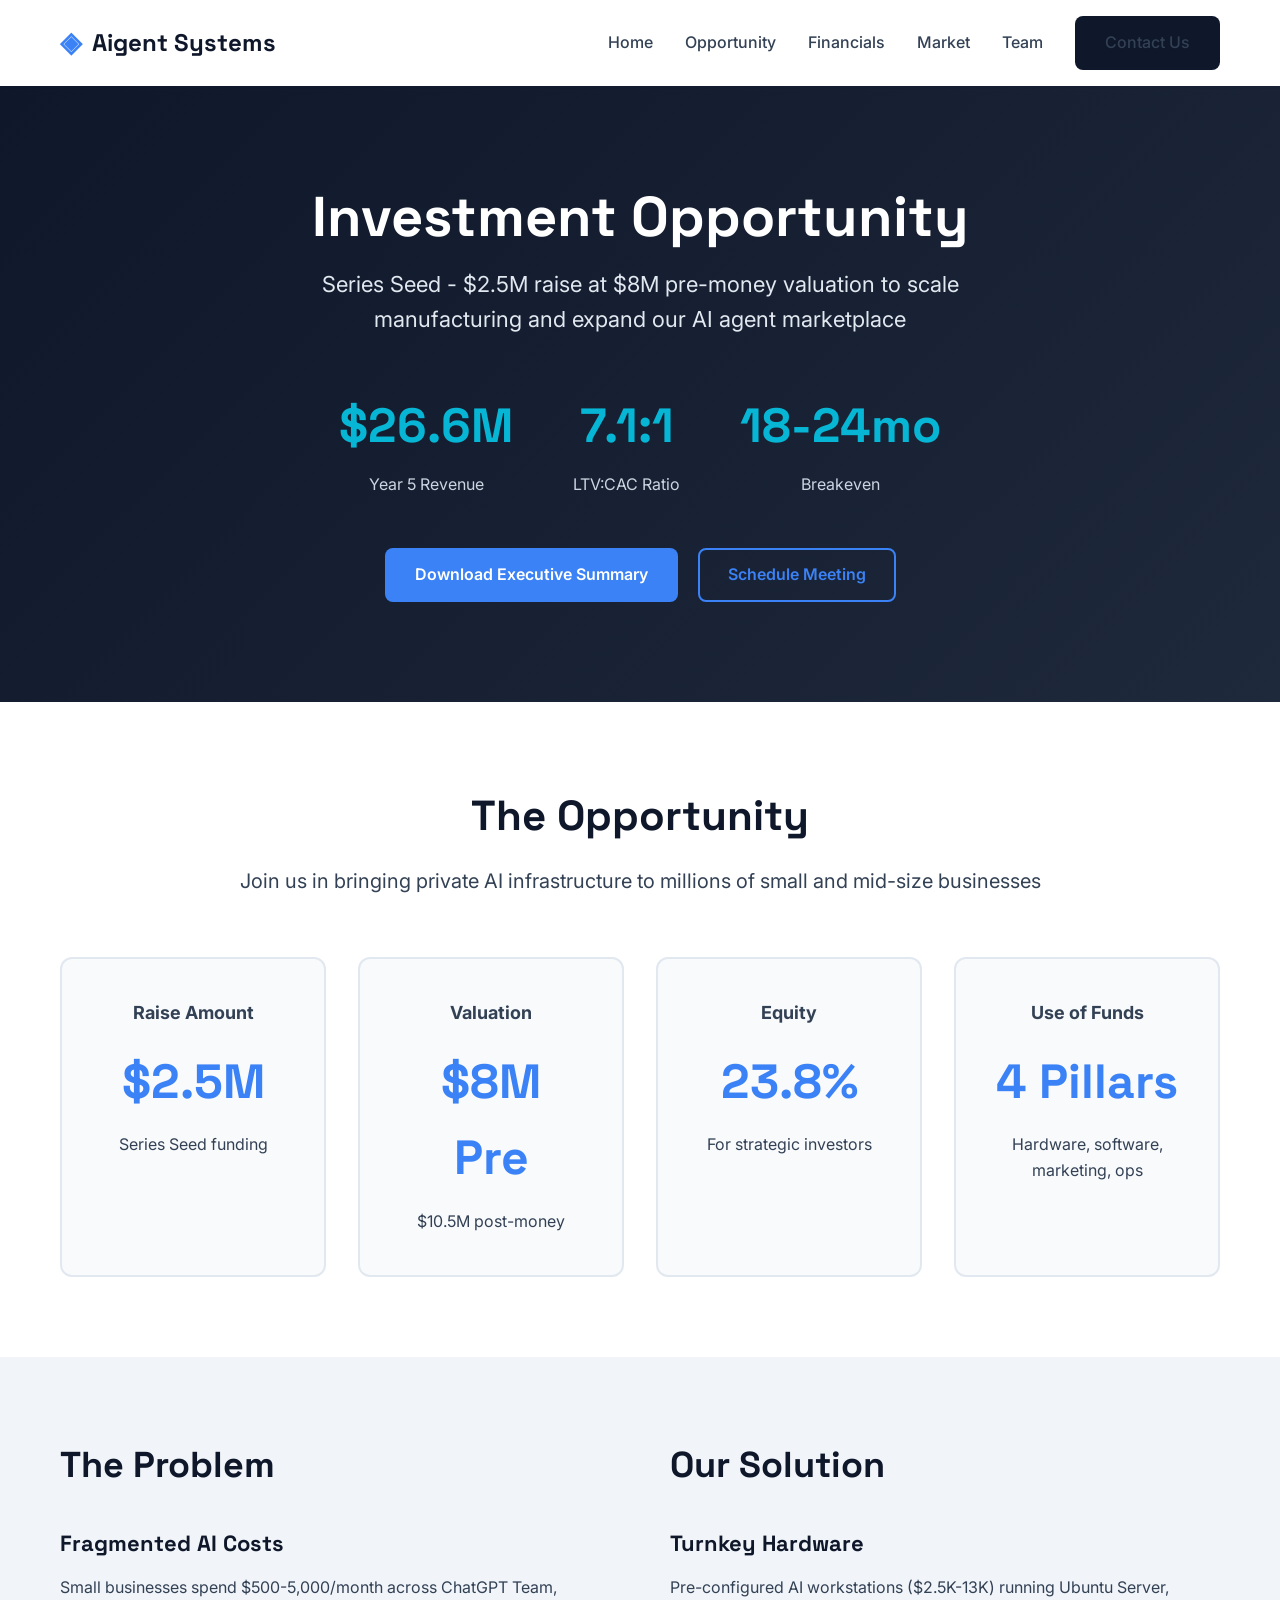
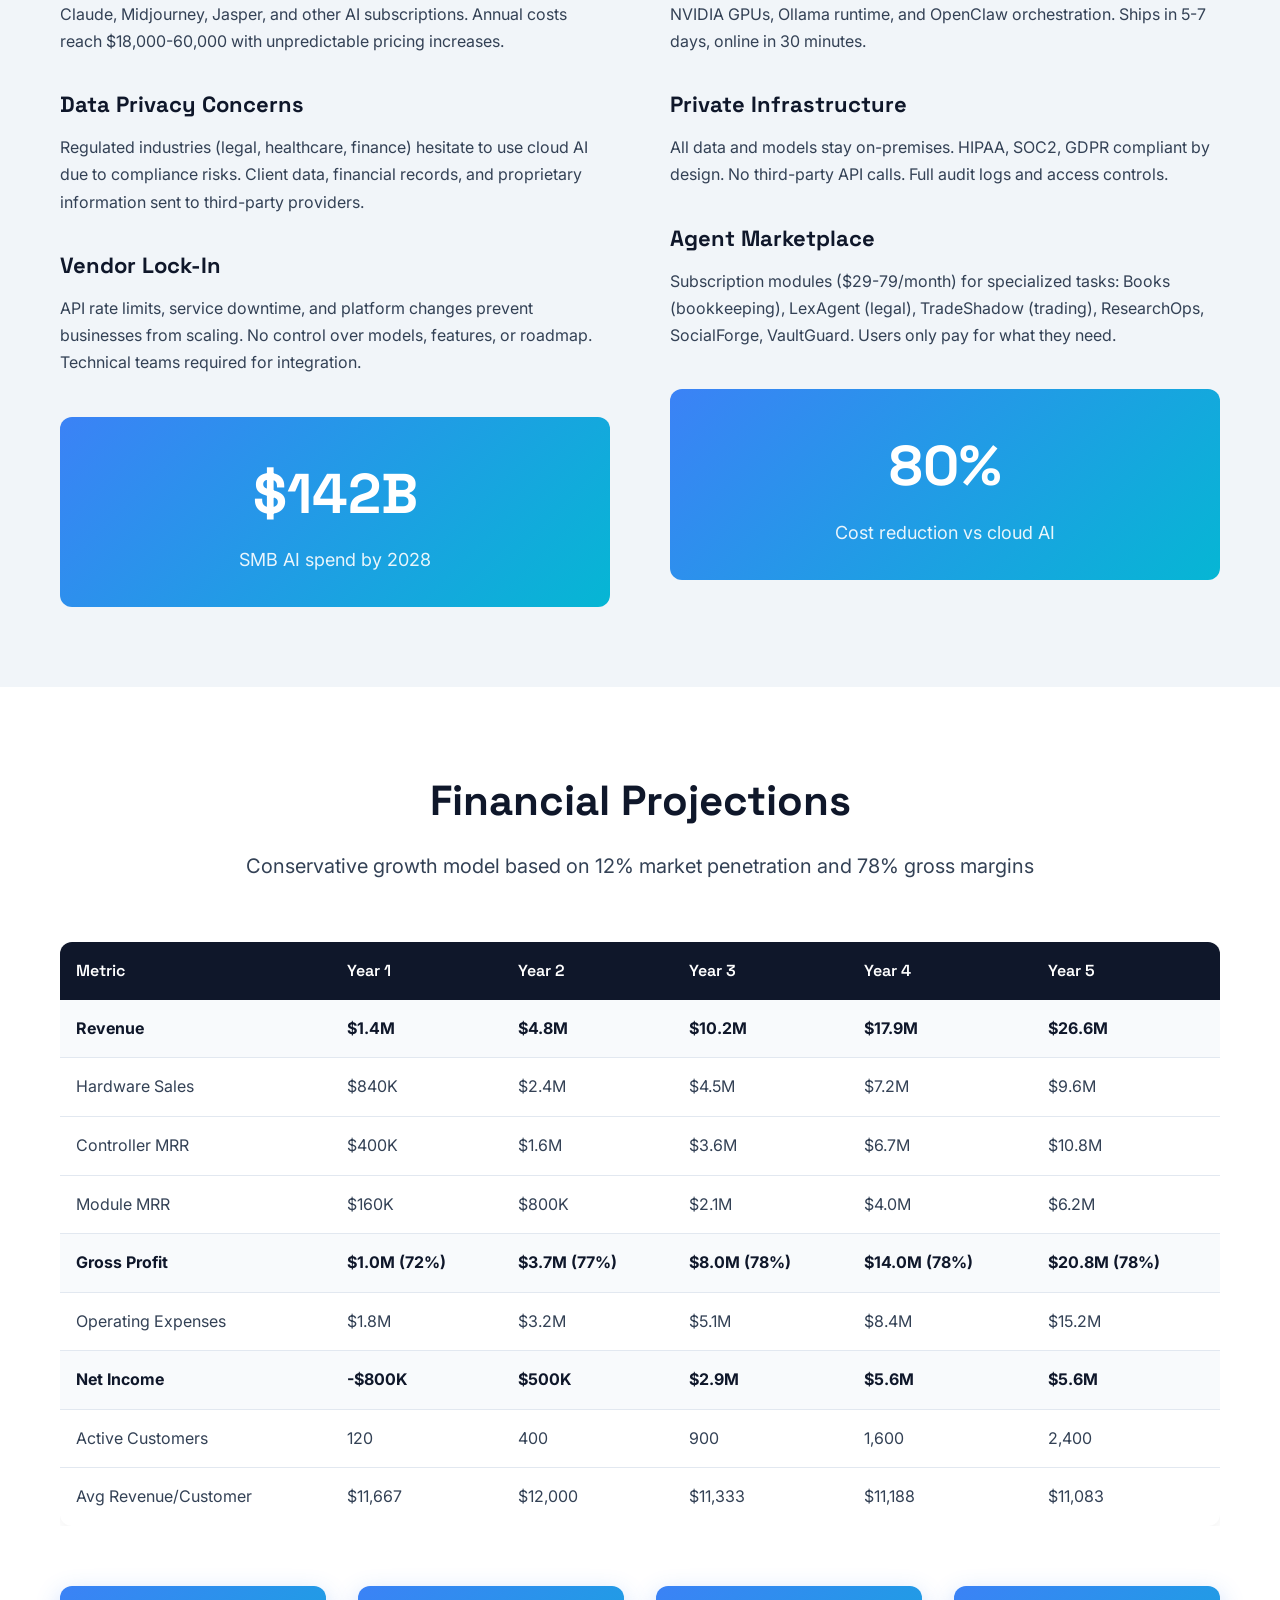
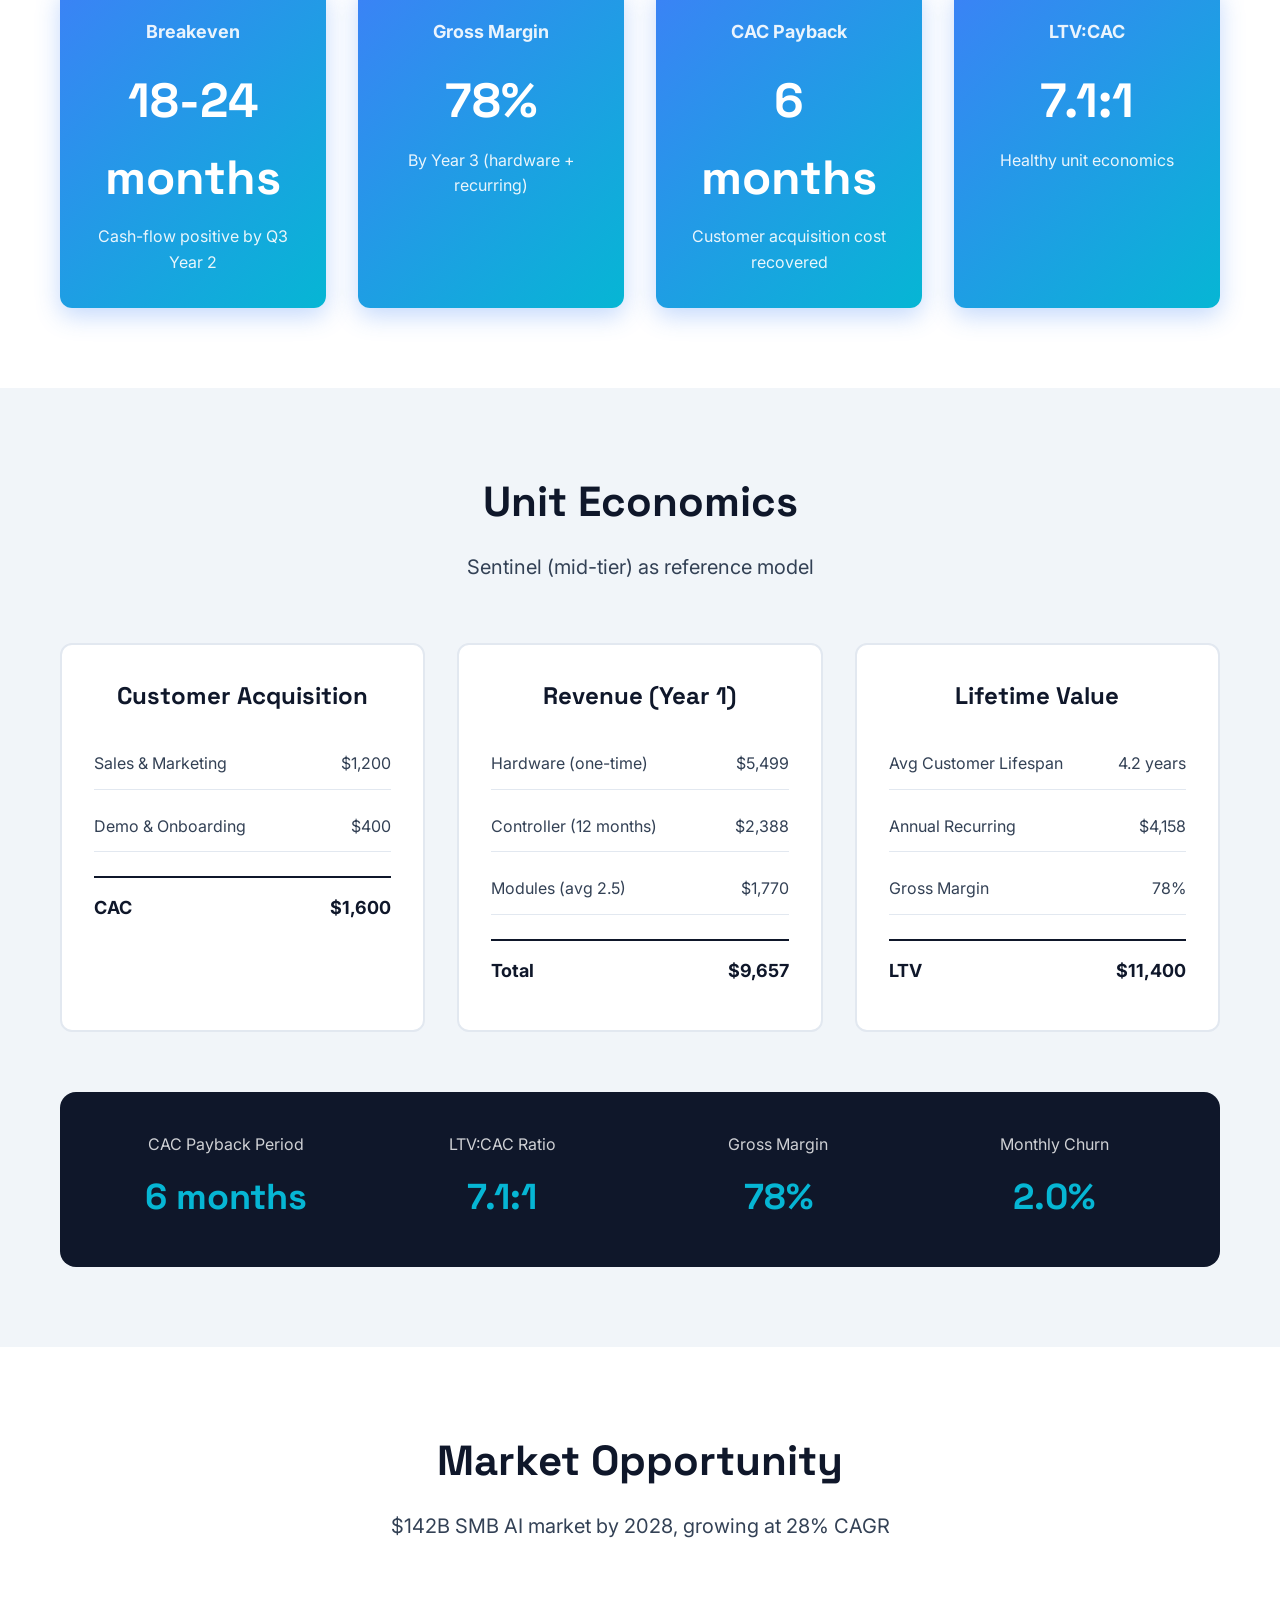
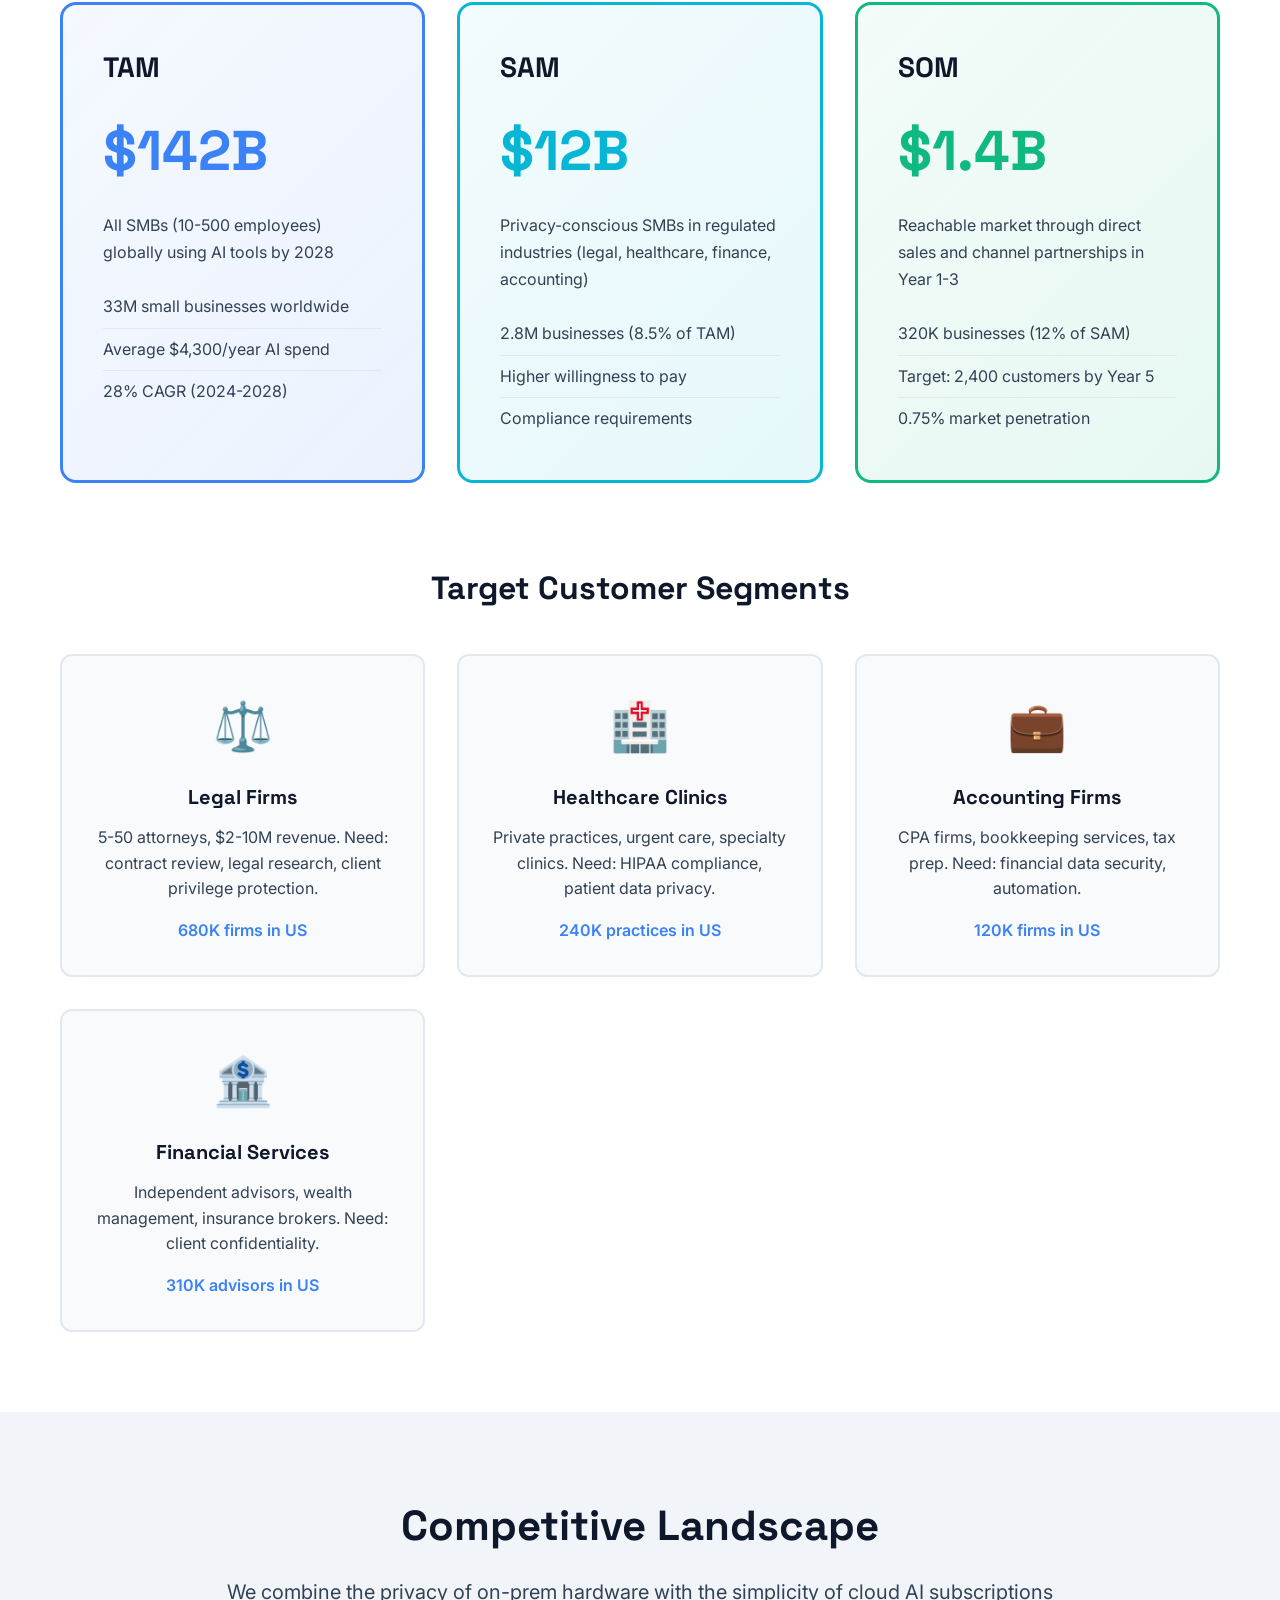
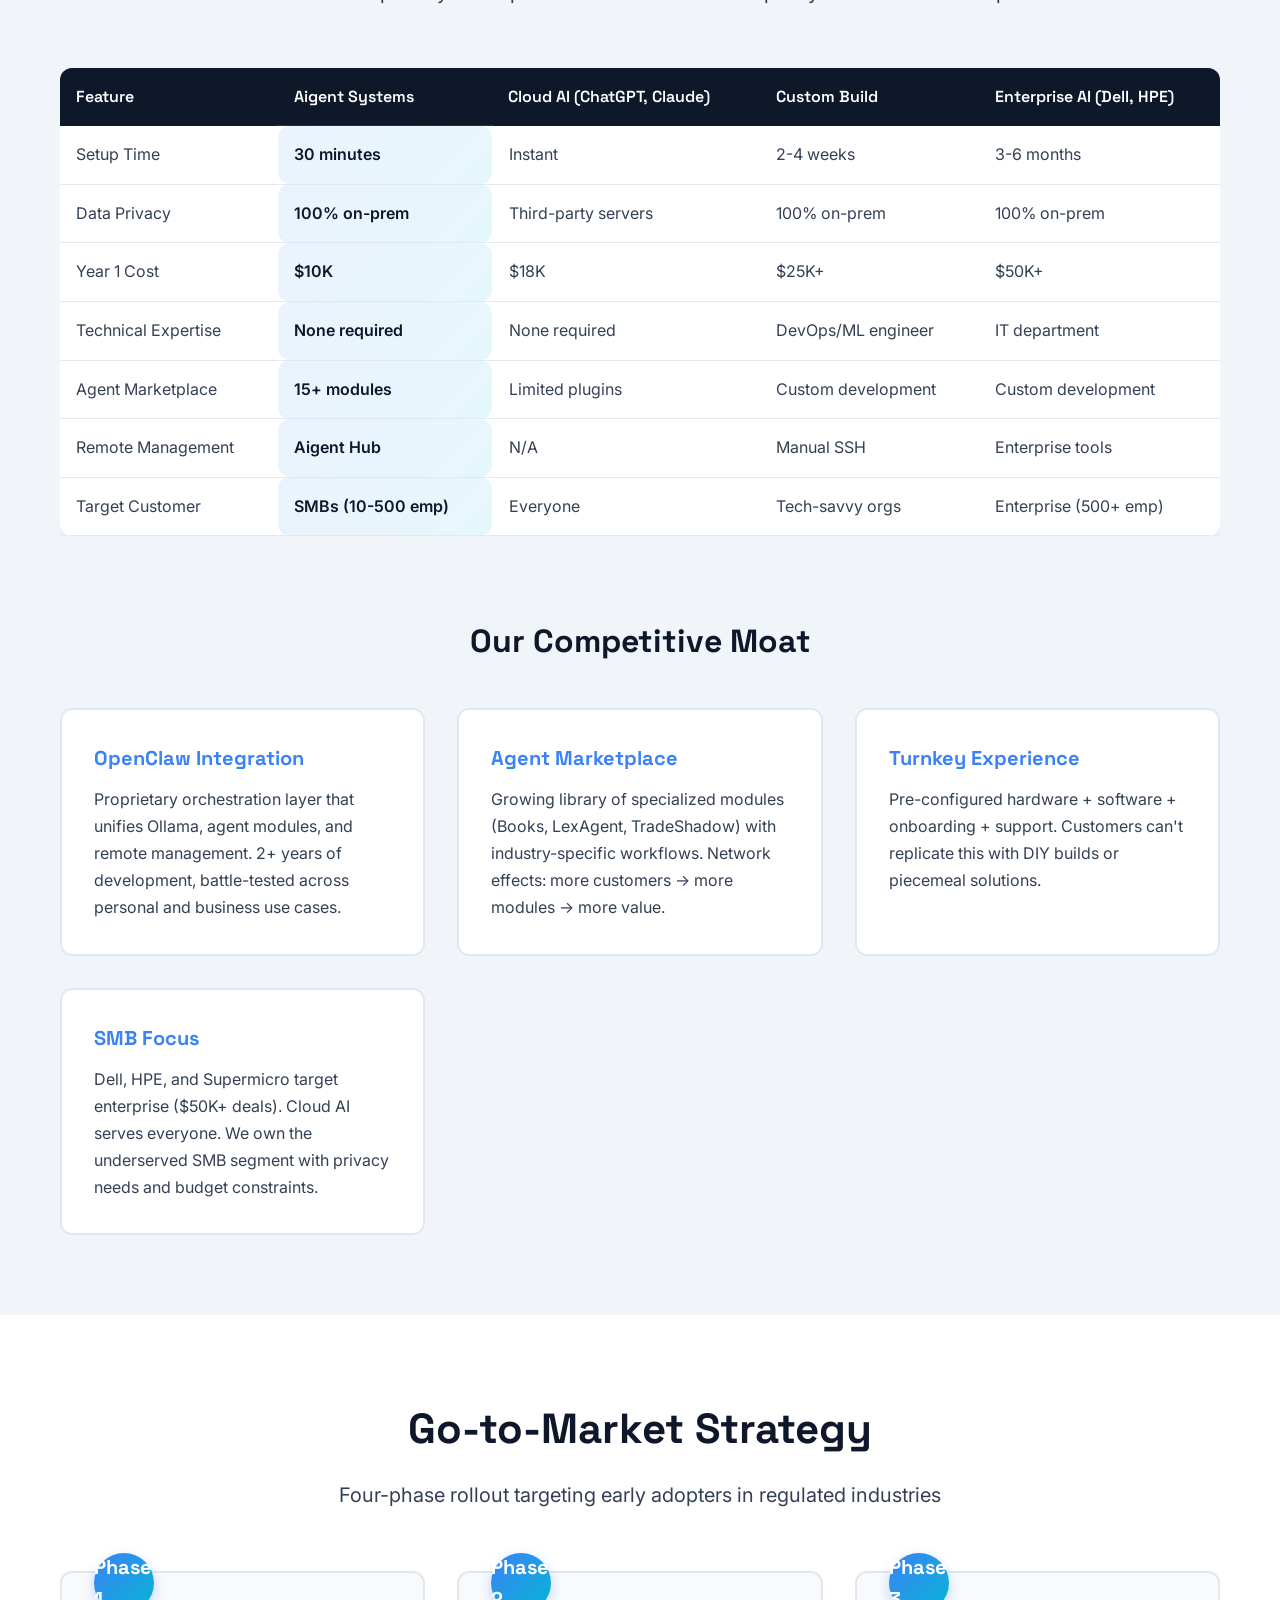
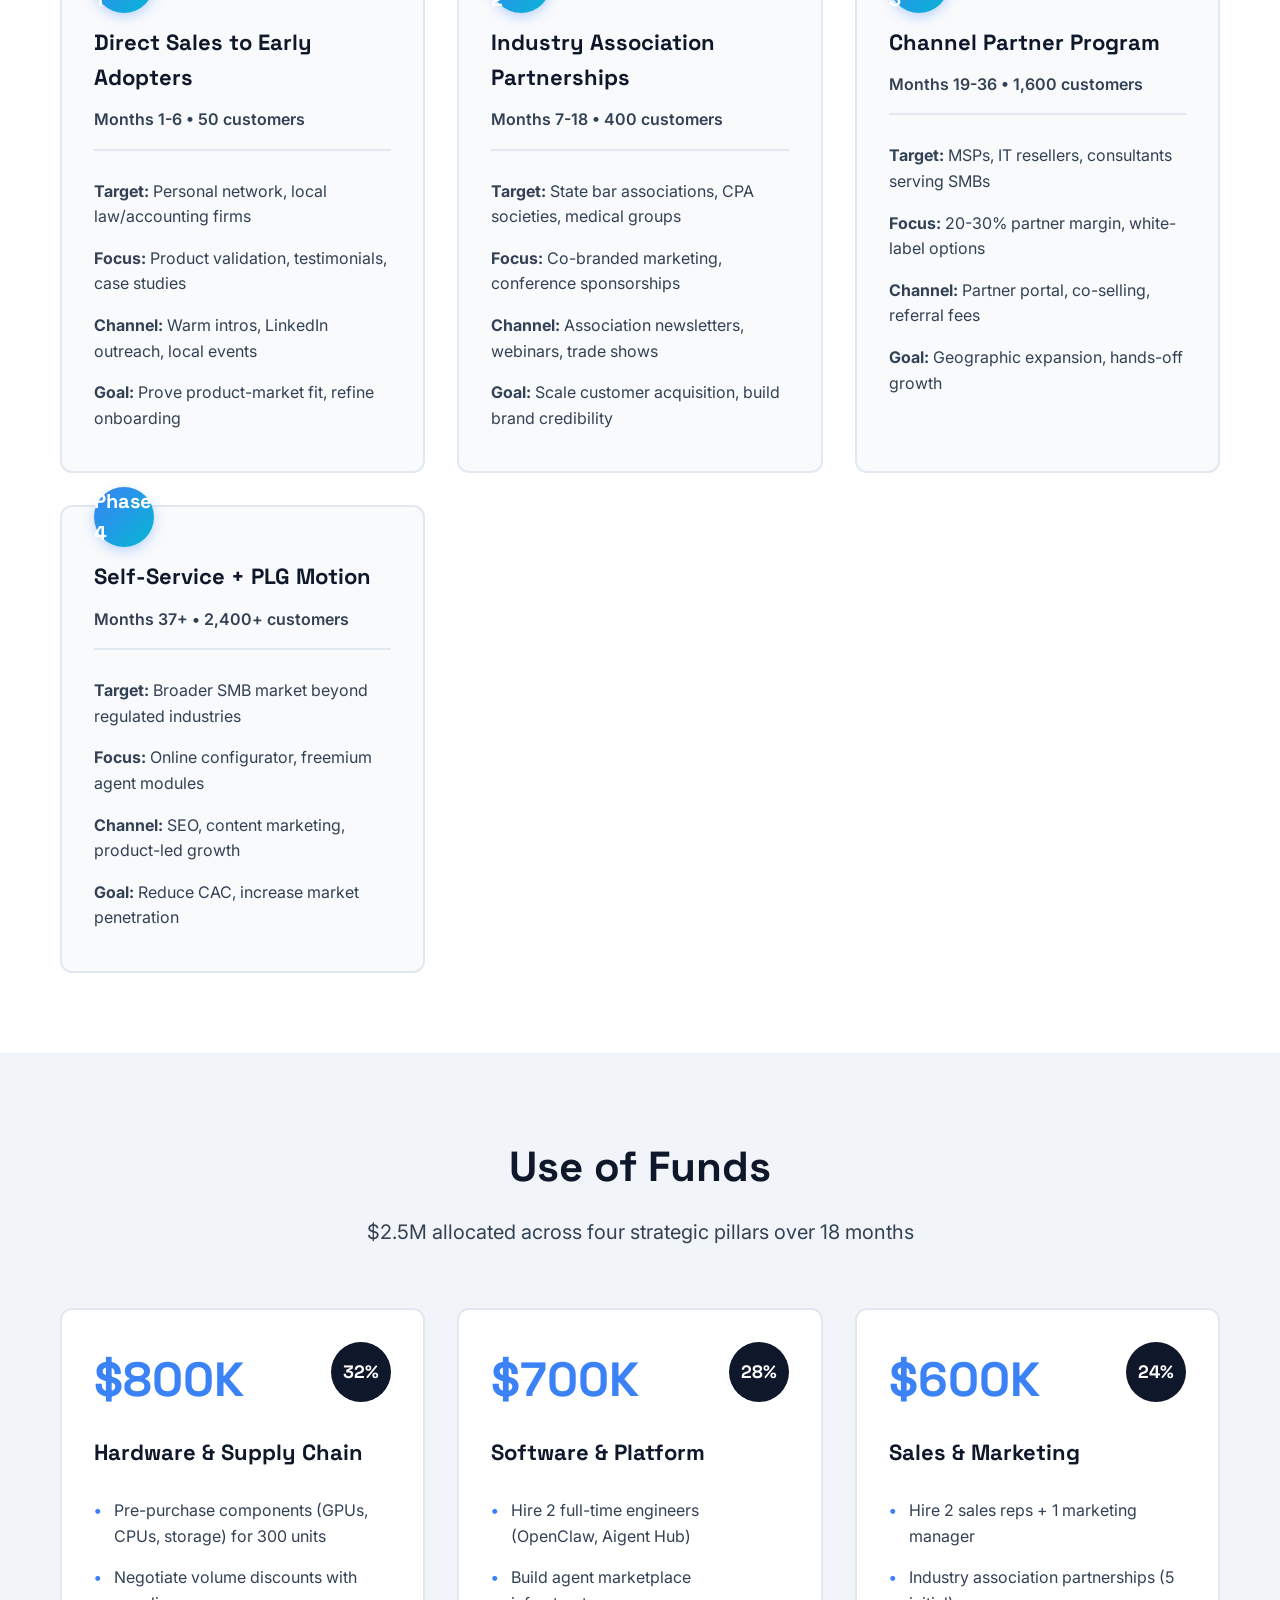
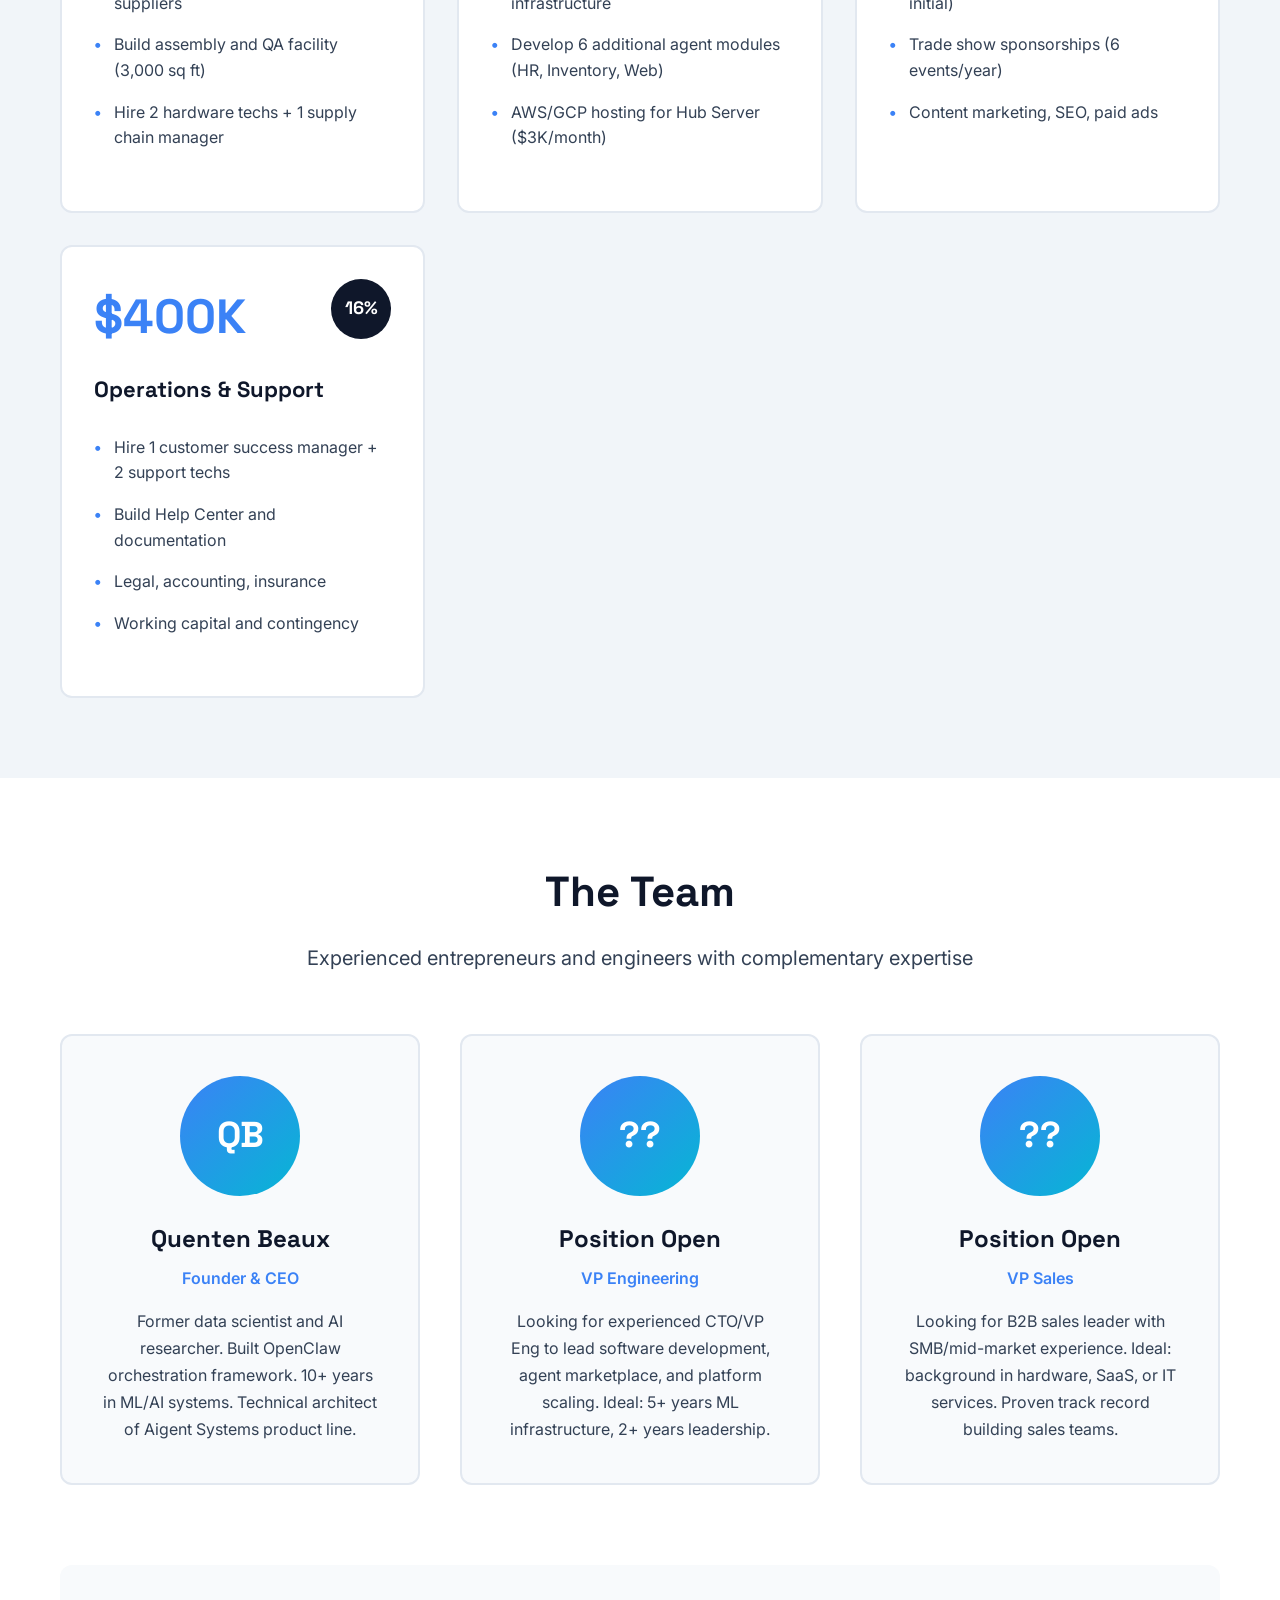
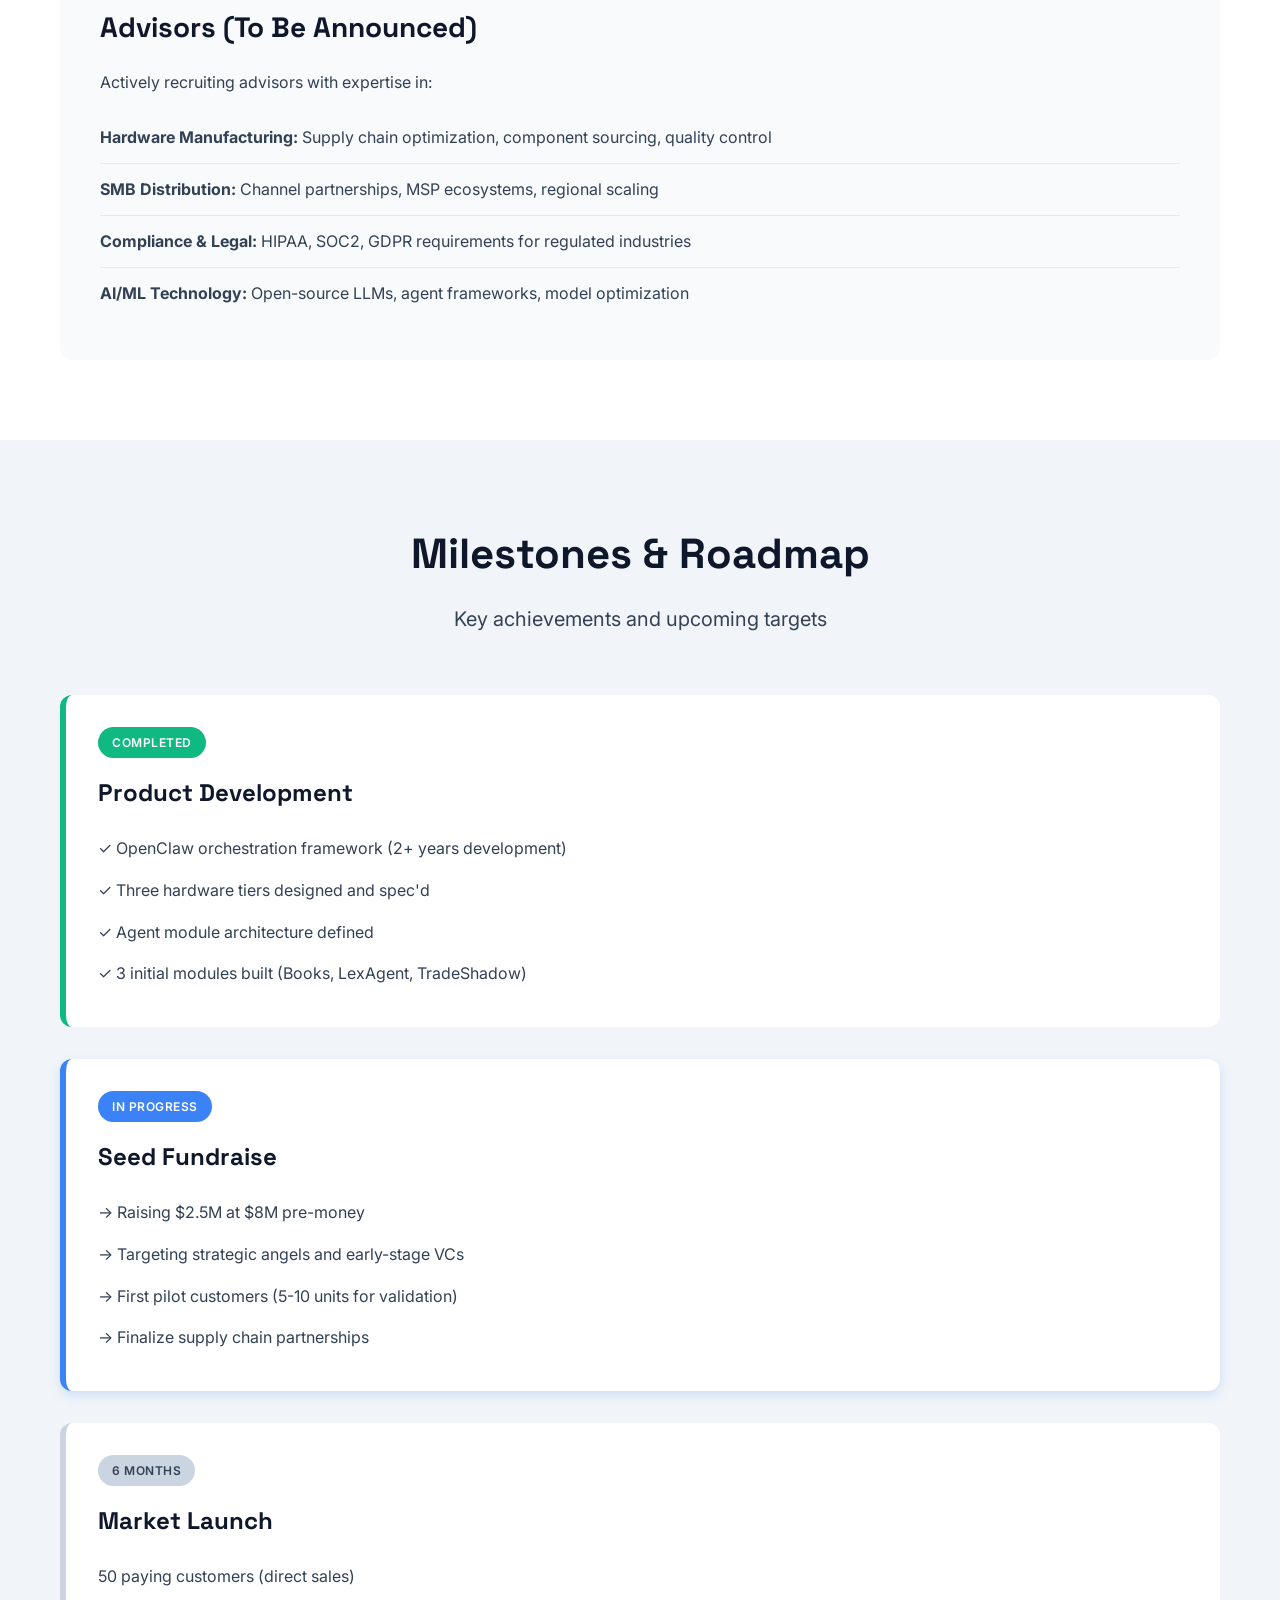
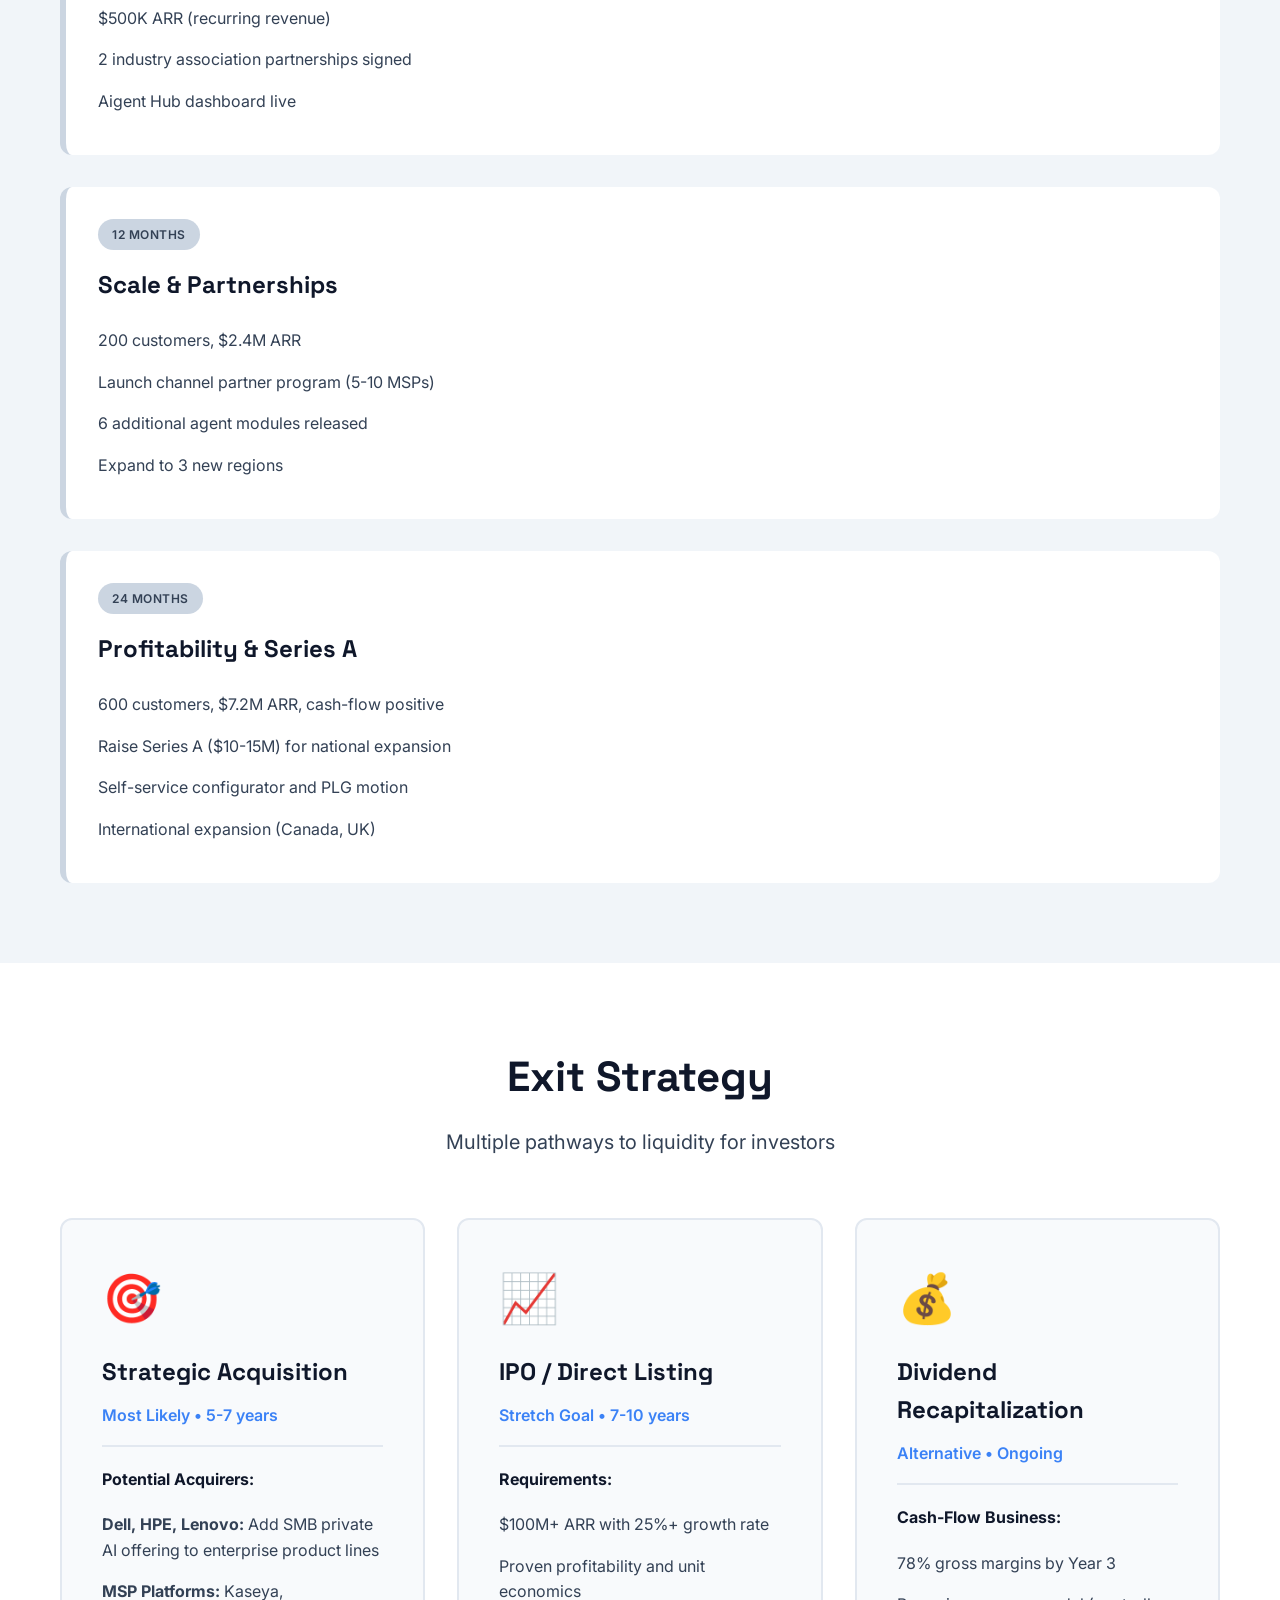
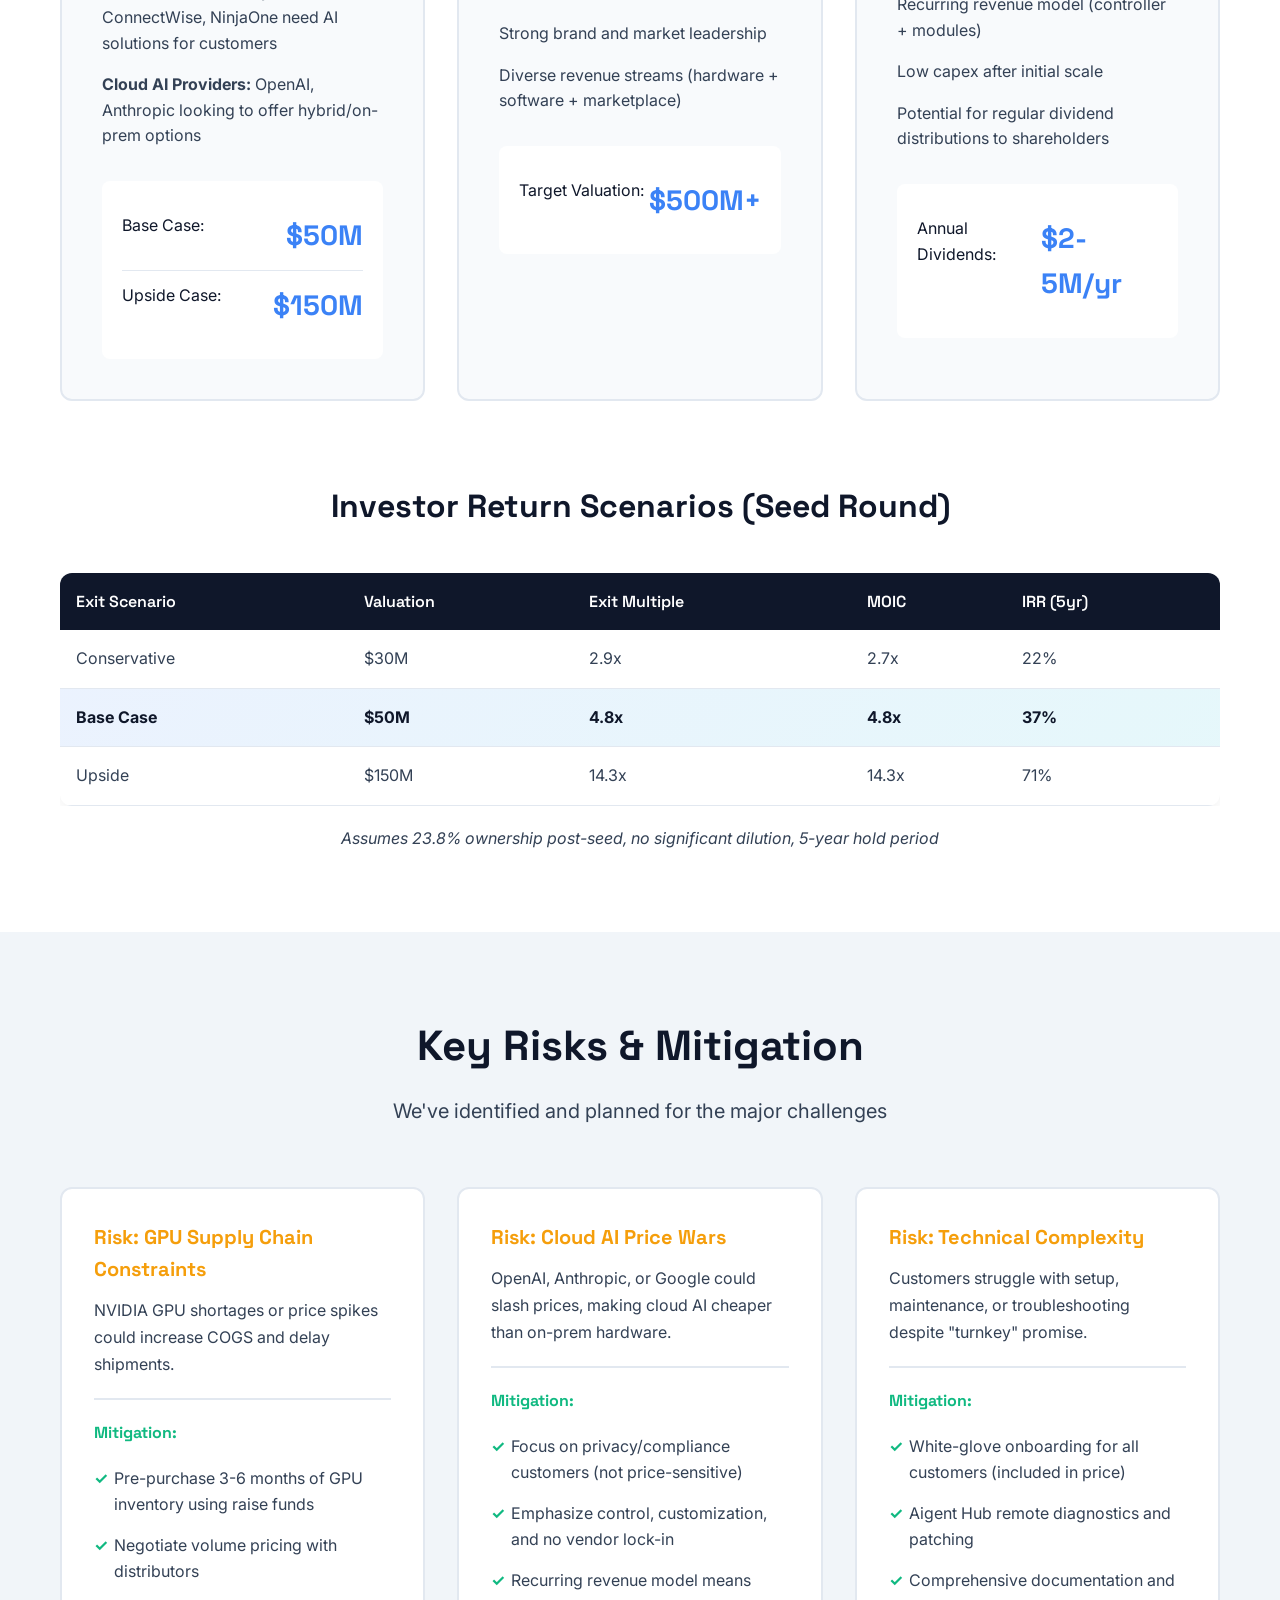
==== commit 82156f62: "Add 5 new AI modules: WriteFlow, MediaHub, MyLife, HealthAI, MyWorld - WriteFlow: Blog/article writi" ====
--- a/investors.html
+++ b/investors.html
@@ -473,7 +473,7 @@
                         </tr>
                         <tr>
                             <td>Agent Marketplace</td>
-                            <td class="highlight">10+ modules</td>
+                            <td class="highlight">15+ modules</td>
                             <td>Limited plugins</td>
                             <td>Custom development</td>
                             <td>Custom development</td>
--- a/styles.css
+++ b/styles.css
@@ -160,6 +160,21 @@
     color: white;
     padding: 100px 20px;
     text-align: center;
+    position: relative;
+}
+
+.hero-video {
+    max-width: 800px;
+    margin: 0 auto 40px;
+    border-radius: 12px;
+    overflow: hidden;
+    box-shadow: 0 20px 60px rgba(0, 0, 0, 0.4);
+}
+
+.hero-video video {
+    width: 100%;
+    height: auto;
+    display: block;
 }
 
 .hero h1 {
@@ -856,23 +871,62 @@
    =========================== */
 
 @media (max-width: 768px) {
+    :root {
+        --section-padding: 50px 20px;
+    }
+    
+    /* Typography adjustments */
     .hero h1 {
-        font-size: 36px;
-    }
-    
+        font-size: 32px;
+        line-height: 1.2;
+    }
+    
+    .hero p {
+        font-size: 16px;
+    }
+    
+    section h2 {
+        font-size: 32px;
+    }
+    
+    .section-subtitle {
+        font-size: 16px;
+    }
+    
+    /* Hero adjustments */
     .hero-stats {
         flex-direction: column;
-        gap: 30px;
+        gap: 20px;
+    }
+    
+    .stat-number {
+        font-size: 36px;
     }
     
     .hero-ctas {
         flex-direction: column;
     }
     
+    /* Product cards */
     .product-grid, .modules-grid {
         grid-template-columns: 1fr;
     }
     
+    .product-card {
+        padding: 30px;
+    }
+    
+    .price {
+        font-size: 42px;
+    }
+    
+    /* Spec lists - more compact */
+    .spec-item {
+        padding: 10px 0;
+        font-size: 14px;
+    }
+    
+    /* ROI section */
     .roi-comparison {
         grid-template-columns: 1fr;
     }
@@ -881,13 +935,220 @@
         display: none;
     }
     
+    .savings-number {
+        font-size: 48px;
+    }
+    
+    /* How it works */
+    .step-number {
+        font-size: 32px;
+        width: 60px;
+        height: 60px;
+    }
+    
+    .step h3 {
+        font-size: 20px;
+    }
+    
+    /* Modules */
+    .module-card {
+        padding: 24px;
+    }
+    
+    .module-price {
+        font-size: 32px;
+    }
+    
+    /* Investment section - more compact */
+    .investment-stats {
+        grid-template-columns: 1fr;
+        gap: 20px;
+    }
+    
+    .stat-value {
+        font-size: 36px;
+    }
+    
+    /* Navigation */
     .nav-links {
         flex-wrap: wrap;
-        gap: 16px;
+        gap: 12px;
         font-size: 14px;
     }
     
+    .nav-links a {
+        padding: 8px 12px;
+    }
+    
+    /* Footer */
     .footer-content {
         grid-template-columns: 1fr;
-    }
-}
+        gap: 30px;
+    }
+    
+    /* Contact form */
+    .contact-form {
+        padding: 30px;
+    }
+}
+
+/* Modal Styles */
+.modal {
+    display: none;
+    position: fixed;
+    z-index: 10000;
+    left: 0;
+    top: 0;
+    width: 100%;
+    height: 100%;
+    background-color: rgba(15, 23, 42, 0.95);
+    align-items: center;
+    justify-content: center;
+    padding: 20px;
+    overflow-y: auto;
+}
+
+.modal-content {
+    background: linear-gradient(135deg, #0f172a 0%, #1e293b 100%);
+    border: 1px solid #334155;
+    border-radius: 16px;
+    padding: 40px;
+    max-width: 1200px;
+    width: 100%;
+    max-height: 90vh;
+    overflow-y: auto;
+    position: relative;
+    box-shadow: 0 20px 60px rgba(0, 0, 0, 0.5);
+}
+
+.modal-close {
+    position: absolute;
+    right: 20px;
+    top: 20px;
+    font-size: 32px;
+    font-weight: bold;
+    color: #94a3b8;
+    cursor: pointer;
+    transition: color 0.3s ease;
+    z-index: 10001;
+}
+
+.modal-close:hover {
+    color: #3b82f6;
+}
+
+.modal-content h2 {
+    color: #f8fafc;
+    font-size: 32px;
+    margin-bottom: 10px;
+    padding-right: 50px;
+}
+
+.modal-price {
+    color: #3b82f6;
+    font-size: 24px;
+    font-weight: 600;
+    margin-bottom: 30px;
+}
+
+.parts-grid {
+    display: grid;
+    grid-template-columns: repeat(auto-fill, minmax(350px, 1fr));
+    gap: 24px;
+    margin-top: 30px;
+}
+
+.part-card {
+    background: rgba(30, 41, 59, 0.5);
+    border: 1px solid #334155;
+    border-radius: 12px;
+    padding: 20px;
+    transition: all 0.3s ease;
+}
+
+.part-card:hover {
+    border-color: #3b82f6;
+    transform: translateY(-2px);
+    box-shadow: 0 8px 24px rgba(59, 130, 246, 0.2);
+}
+
+.part-image-container {
+    width: 100%;
+    height: 200px;
+    background: rgba(15, 23, 42, 0.5);
+    border-radius: 8px;
+    display: flex;
+    align-items: center;
+    justify-content: center;
+    margin-bottom: 16px;
+    overflow: hidden;
+}
+
+.part-image {
+    max-width: 100%;
+    max-height: 100%;
+    object-fit: contain;
+}
+
+.part-info {
+    text-align: left;
+}
+
+.part-category {
+    color: #3b82f6;
+    font-size: 12px;
+    font-weight: 600;
+    text-transform: uppercase;
+    letter-spacing: 1px;
+    margin-bottom: 8px;
+}
+
+.part-name {
+    color: #f8fafc;
+    font-size: 18px;
+    font-weight: 600;
+    margin-bottom: 8px;
+    line-height: 1.3;
+}
+
+.part-description {
+    color: #94a3b8;
+    font-size: 14px;
+    line-height: 1.6;
+}
+
+/* Make product cards obviously clickable */
+.product-card {
+    transition: all 0.3s ease;
+    cursor: pointer;
+}
+
+.product-card:hover {
+    transform: translateY(-8px);
+    box-shadow: 0 12px 40px rgba(59, 130, 246, 0.3);
+}
+
+/* Mobile responsive for modal */
+@media (max-width: 768px) {
+    .modal-content {
+        padding: 24px;
+        max-height: 95vh;
+    }
+    
+    .modal-content h2 {
+        font-size: 24px;
+    }
+    
+    .modal-price {
+        font-size: 20px;
+    }
+    
+    .parts-grid {
+        grid-template-columns: 1fr;
+        gap: 16px;
+    }
+    
+    .part-image-container {
+        height: 180px;
+    }
+}
--- a/investor-styles.css
+++ b/investor-styles.css
@@ -1143,15 +1143,200 @@
 
 /* Responsive - Investor Page */
 @media (max-width: 768px) {
+    /* Typography scaling */
+    .investment-overview h2,
+    .financials h2,
+    .unit-economics h2,
+    .market-analysis h2,
+    .competition h2,
+    .gtm-strategy h2,
+    .use-of-funds h2,
+    .team-section h2,
+    .milestones h2,
+    .exit-strategy h2,
+    .risks h2,
+    .investor-contact h2 {
+        font-size: 32px;
+    }
+    
+    .section-subtitle {
+        font-size: 16px;
+    }
+    
+    /* Overview cards */
+    .overview-grid {
+        grid-template-columns: 1fr;
+        gap: 20px;
+    }
+    
+    .overview-value {
+        font-size: 36px;
+    }
+    
+    /* Problem/Solution */
     .ps-grid {
         grid-template-columns: 1fr;
-    }
-    
+        gap: 40px;
+    }
+    
+    .ps-section h2 {
+        font-size: 28px;
+    }
+    
+    .ps-point h3 {
+        font-size: 18px;
+    }
+    
+    .ps-stat-number {
+        font-size: 42px;
+    }
+    
+    /* Financials */
+    .financials-table {
+        font-size: 14px;
+    }
+    
+    .financials-table th,
+    .financials-table td {
+        padding: 10px 8px;
+    }
+    
+    .fin-value {
+        font-size: 36px;
+    }
+    
+    /* Unit Economics */
+    .economics-grid {
+        grid-template-columns: 1fr;
+    }
+    
+    .econ-card h3 {
+        font-size: 20px;
+    }
+    
+    .metric-value {
+        font-size: 28px;
+    }
+    
+    /* Market Analysis */
+    .market-grid {
+        grid-template-columns: 1fr;
+    }
+    
+    .market-value {
+        font-size: 42px;
+    }
+    
+    .target-segments h3 {
+        font-size: 26px;
+    }
+    
+    .segments-grid {
+        grid-template-columns: 1fr;
+    }
+    
+    /* Competition */
+    .competition-table {
+        font-size: 13px;
+    }
+    
+    .competition-table th,
+    .competition-table td {
+        padding: 10px 8px;
+    }
+    
+    .moat-grid {
+        grid-template-columns: 1fr;
+    }
+    
+    /* GTM Strategy */
+    .gtm-phases {
+        grid-template-columns: 1fr;
+    }
+    
+    .phase-card h3 {
+        font-size: 20px;
+    }
+    
+    /* Use of Funds */
+    .funds-grid {
+        grid-template-columns: 1fr;
+    }
+    
+    .fund-amount {
+        font-size: 36px;
+    }
+    
+    .fund-card h3 {
+        font-size: 20px;
+    }
+    
+    .fund-percentage {
+        width: 50px;
+        height: 50px;
+        font-size: 16px;
+    }
+    
+    /* Team */
+    .team-grid {
+        grid-template-columns: 1fr;
+    }
+    
+    .team-card {
+        padding: 30px;
+    }
+    
+    /* Exit Strategy */
+    .exit-scenarios {
+        grid-template-columns: 1fr;
+    }
+    
+    .exit-card h3 {
+        font-size: 20px;
+    }
+    
+    .valuation-number {
+        font-size: 24px;
+    }
+    
+    .exit-returns h3 {
+        font-size: 26px;
+    }
+    
+    .returns-table {
+        font-size: 13px;
+    }
+    
+    .returns-table th,
+    .returns-table td {
+        padding: 10px 8px;
+    }
+    
+    /* Risks */
+    .risks-grid {
+        grid-template-columns: 1fr;
+    }
+    
+    .risk-card {
+        padding: 24px;
+    }
+    
+    .risk-card h3 {
+        font-size: 18px;
+    }
+    
+    /* Contact CTA */
     .contact-cta {
         grid-template-columns: 1fr;
-    }
-    
-    .gtm-phases, .funds-grid, .exit-scenarios {
-        grid-template-columns: 1fr;
-    }
-}
+        gap: 30px;
+    }
+    
+    .investor-contact h2 {
+        font-size: 32px;
+    }
+    
+    .cta-content h3,
+    .cta-actions h3 {
+        font-size: 24px;
+    }
+}
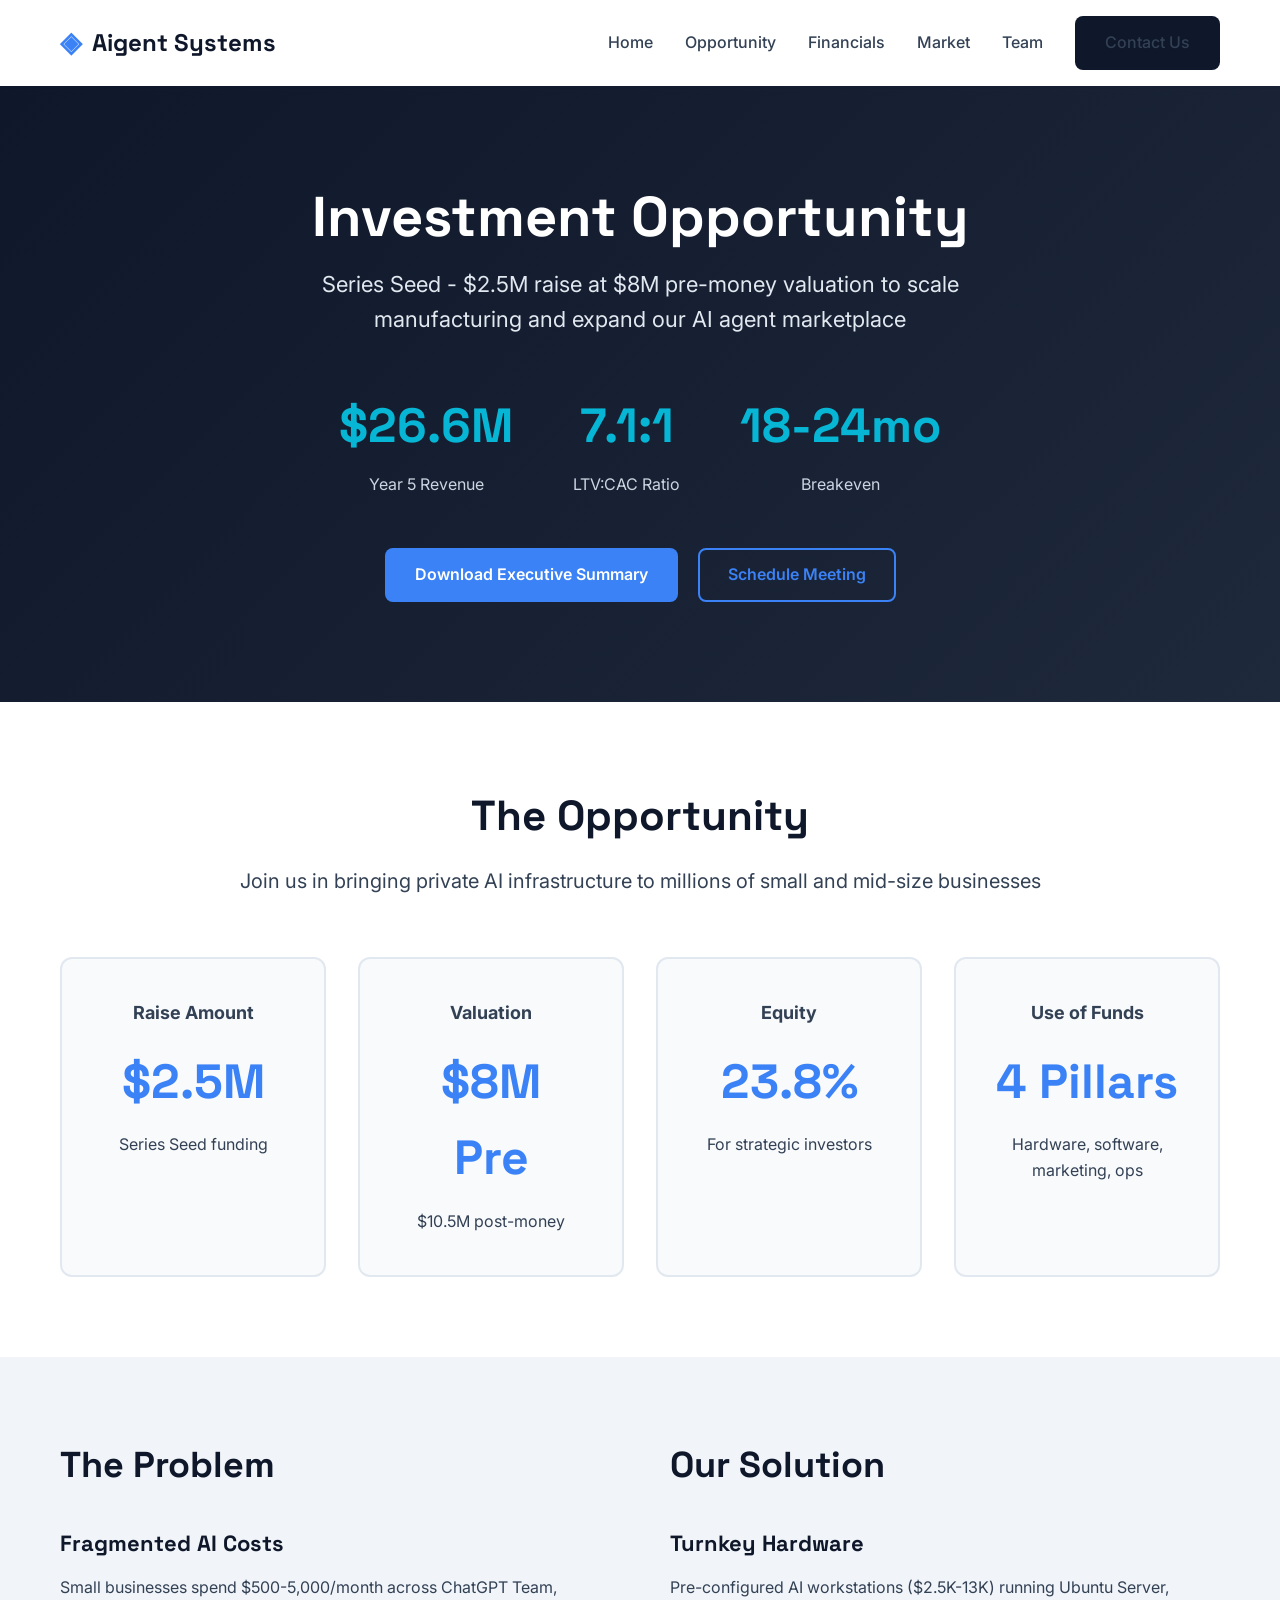
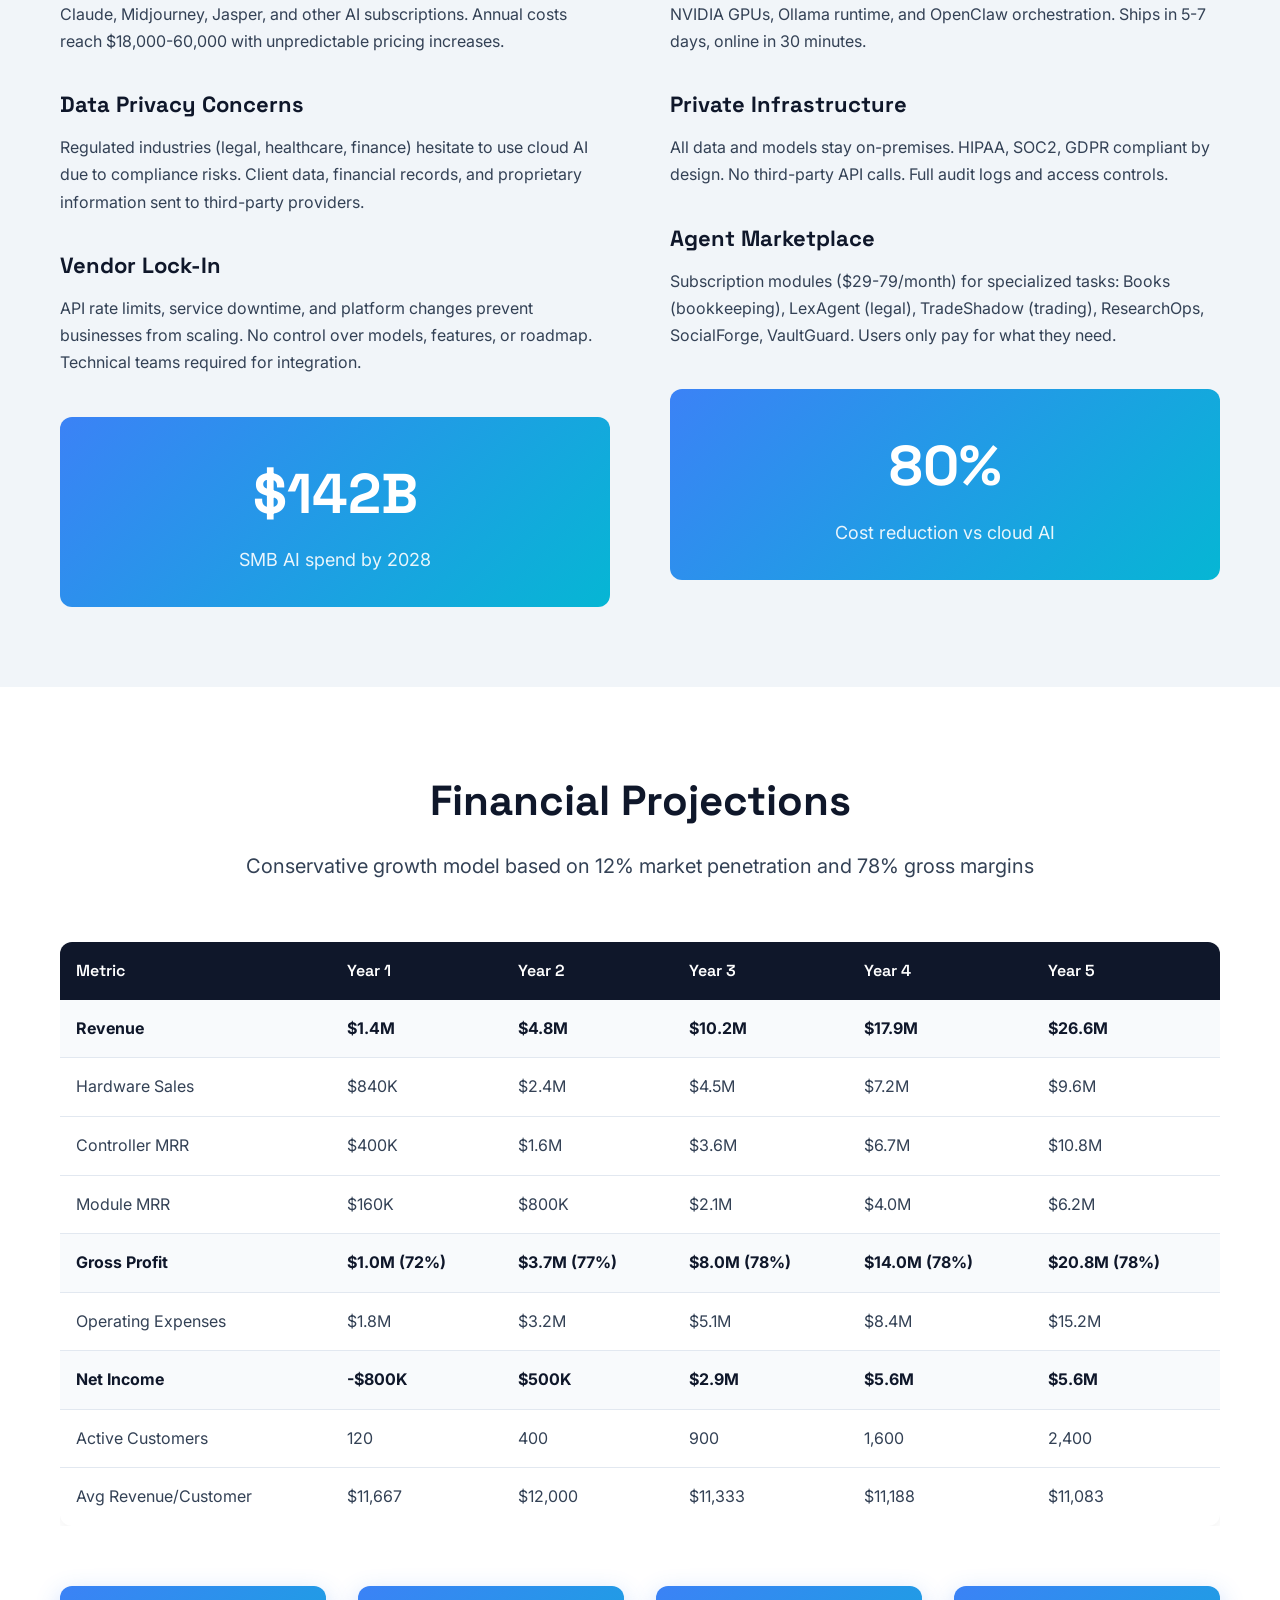
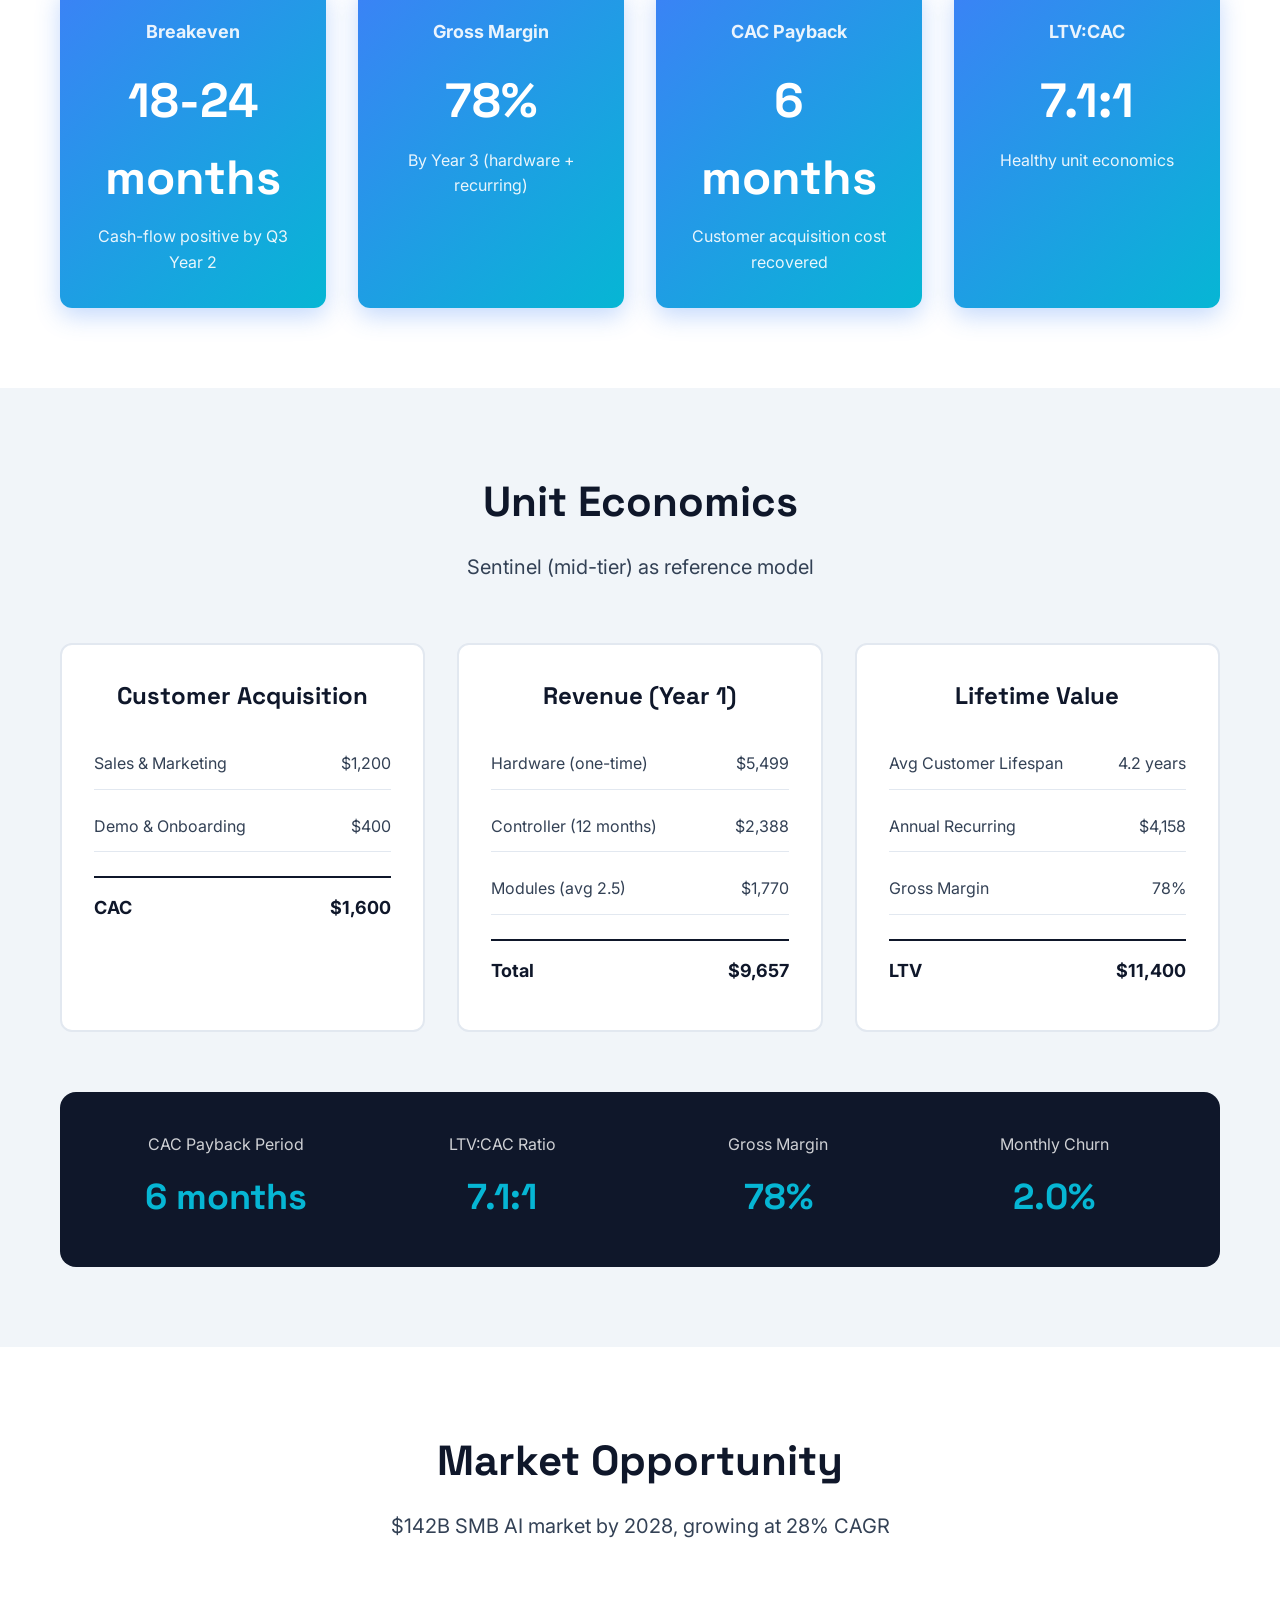
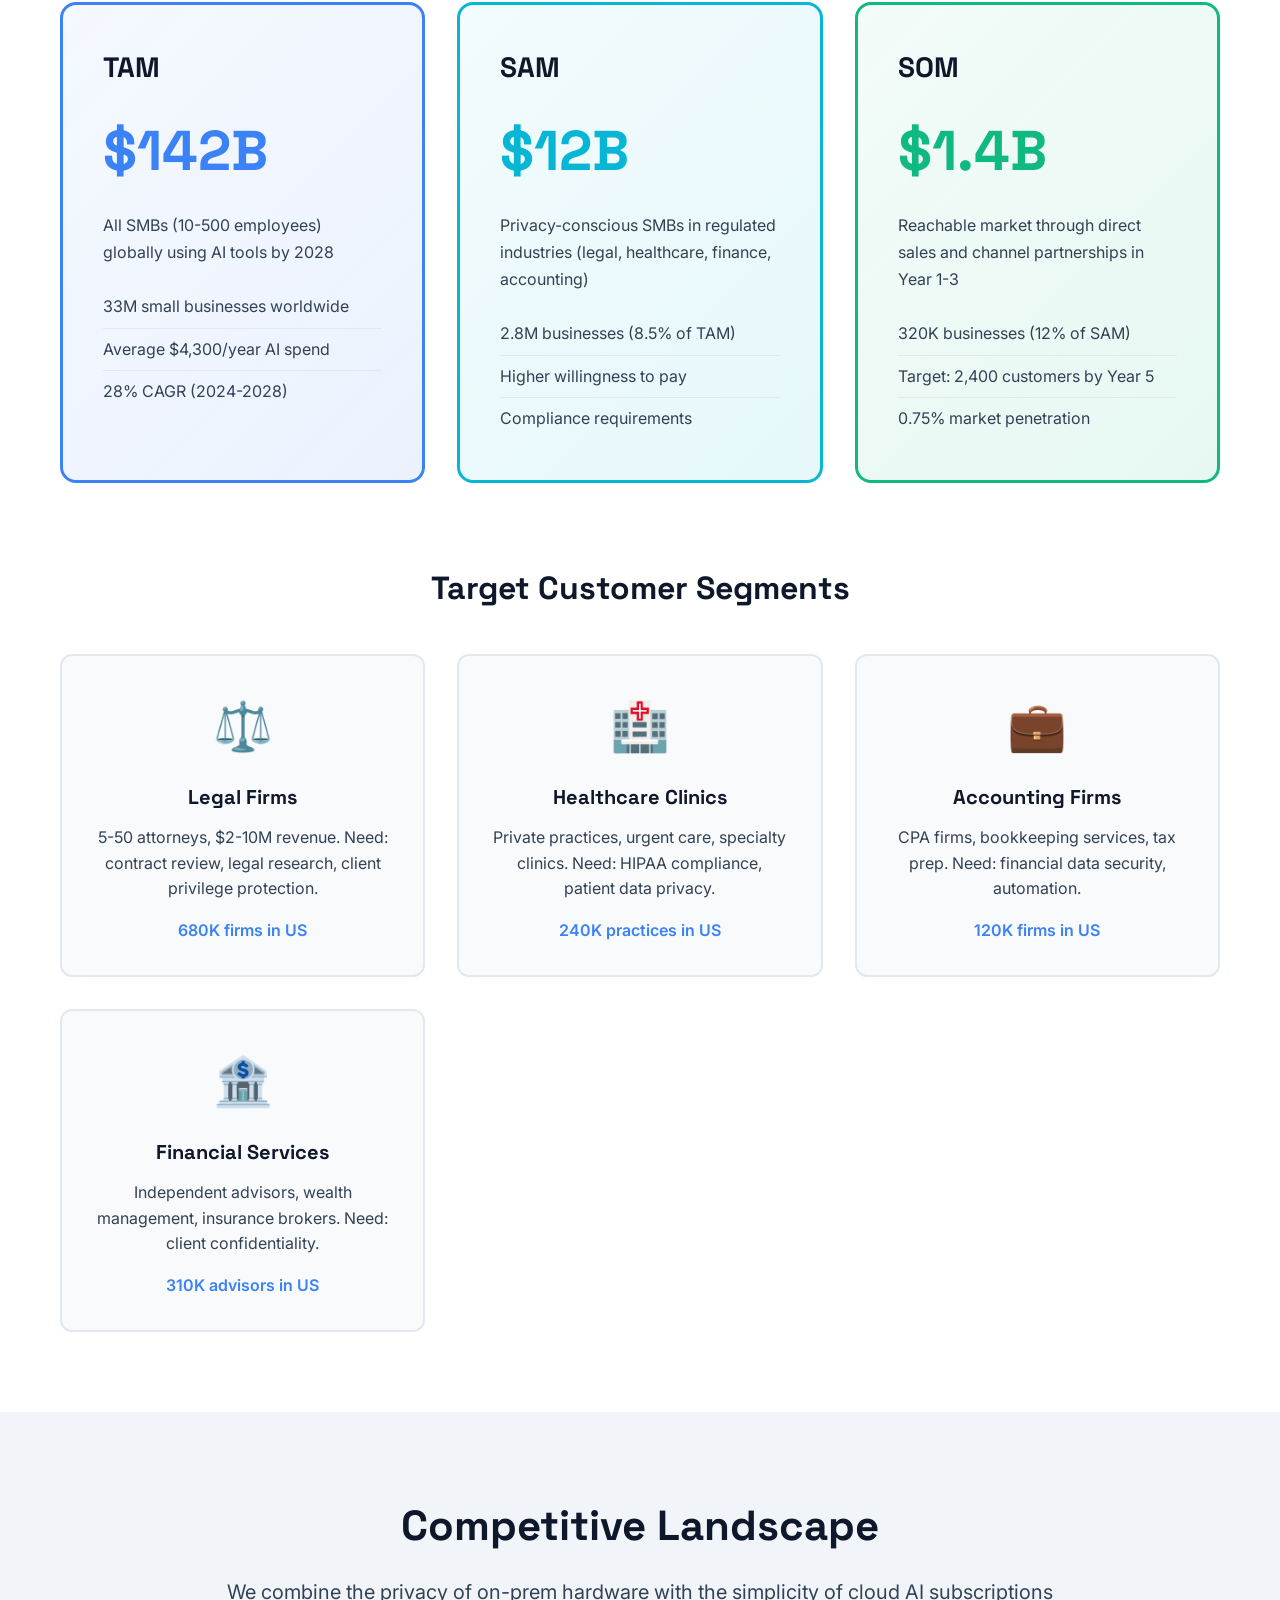
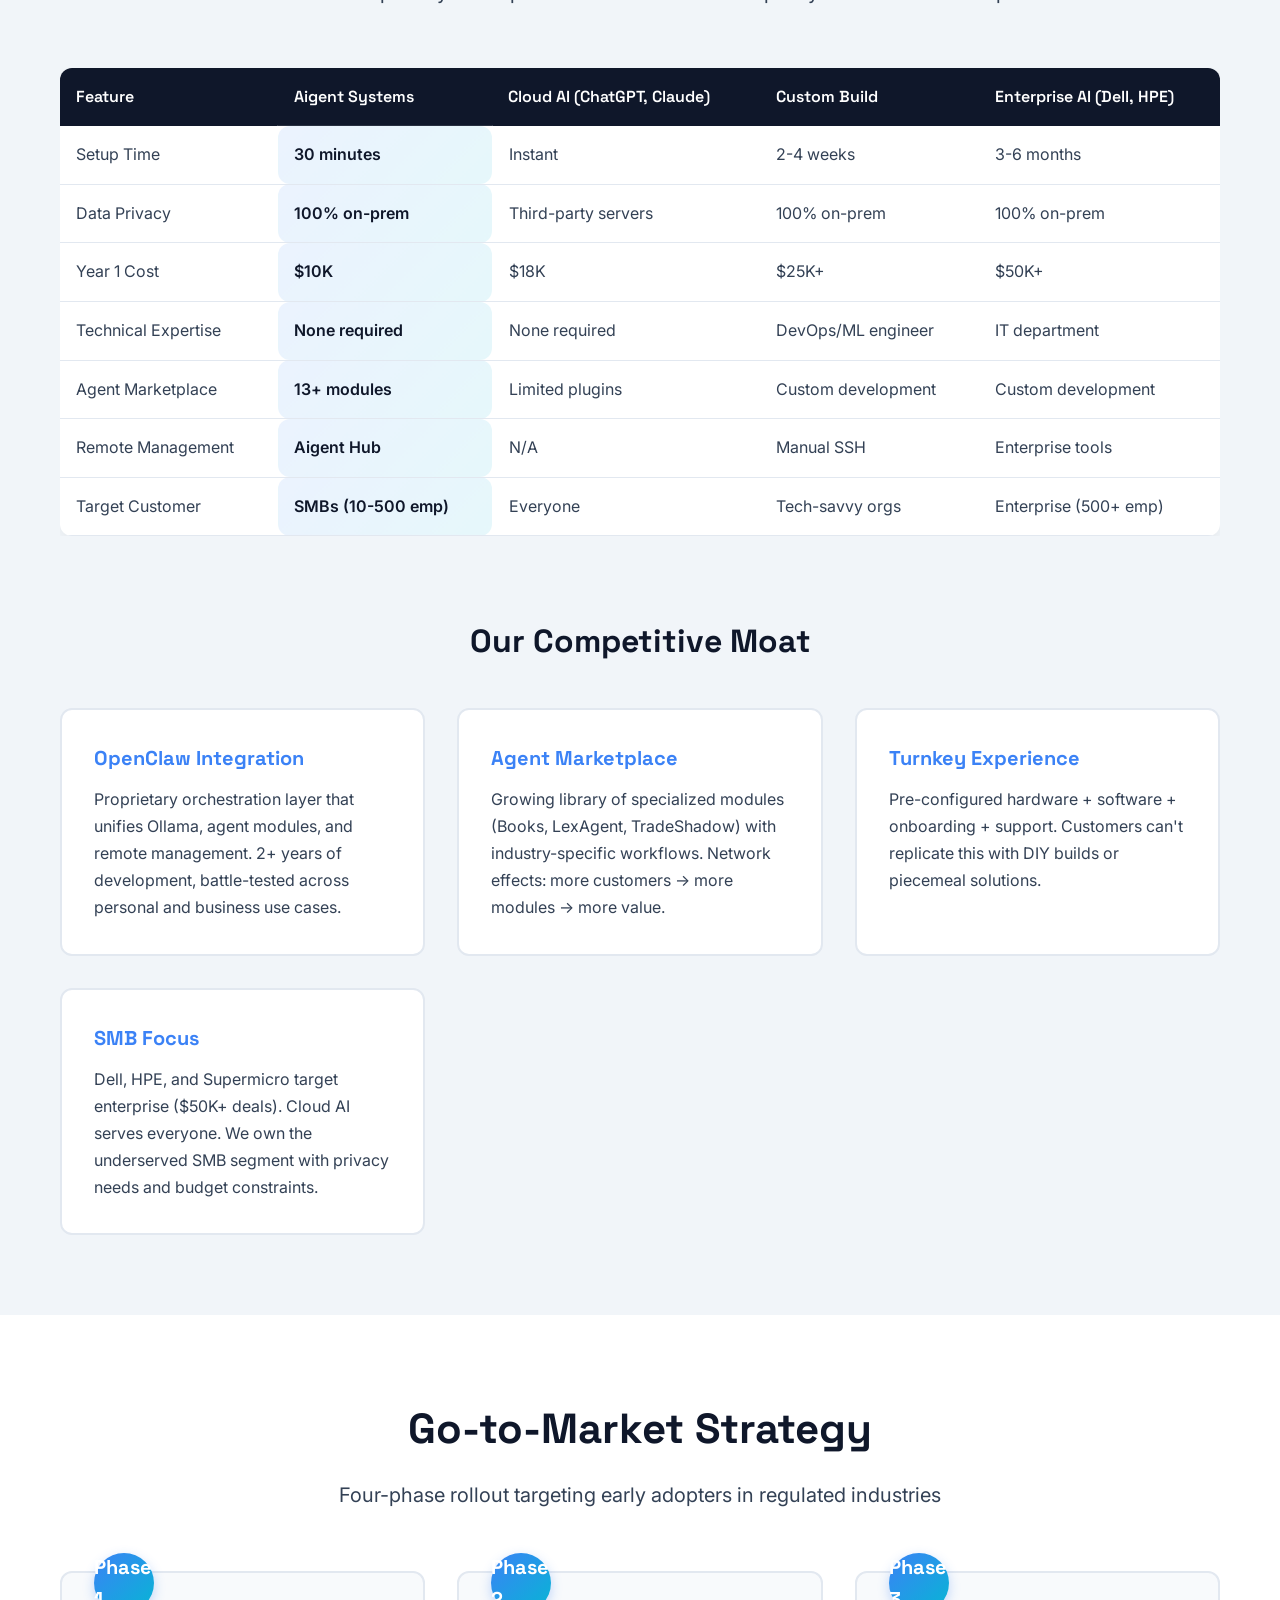
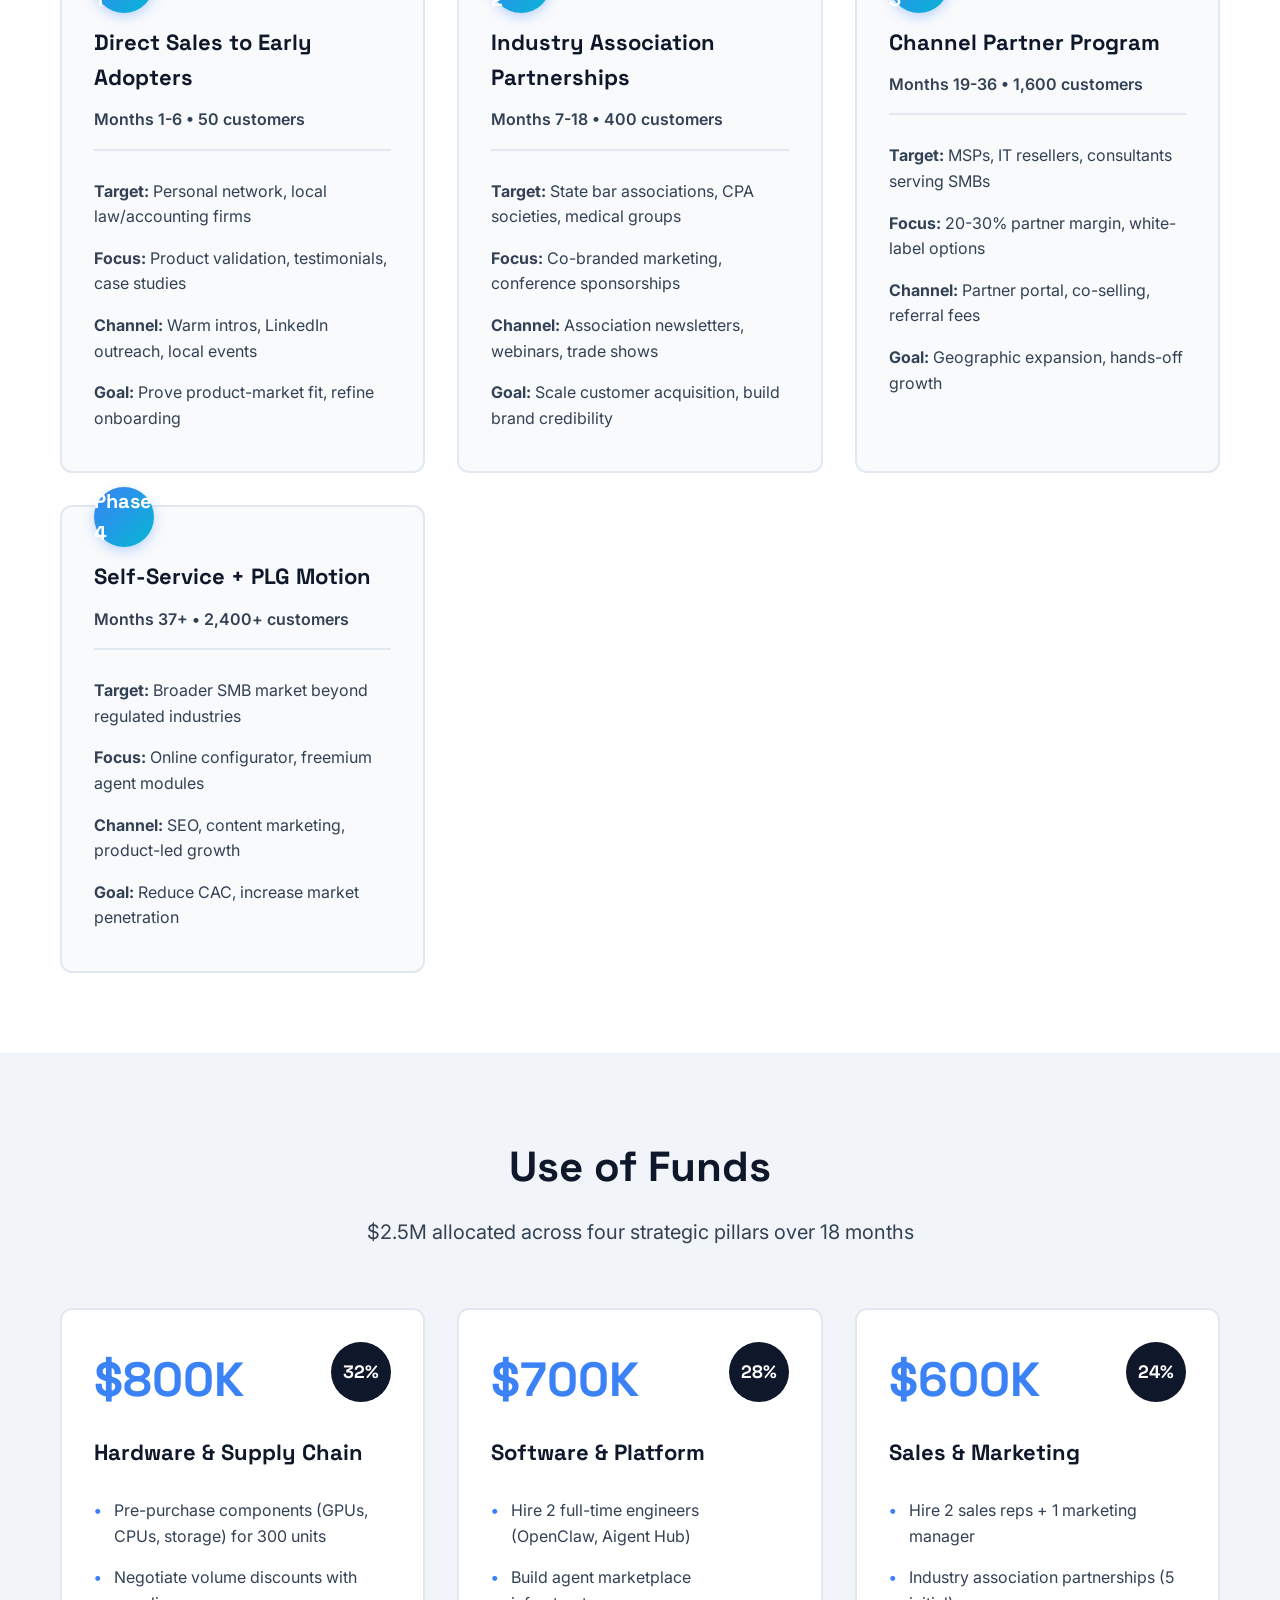
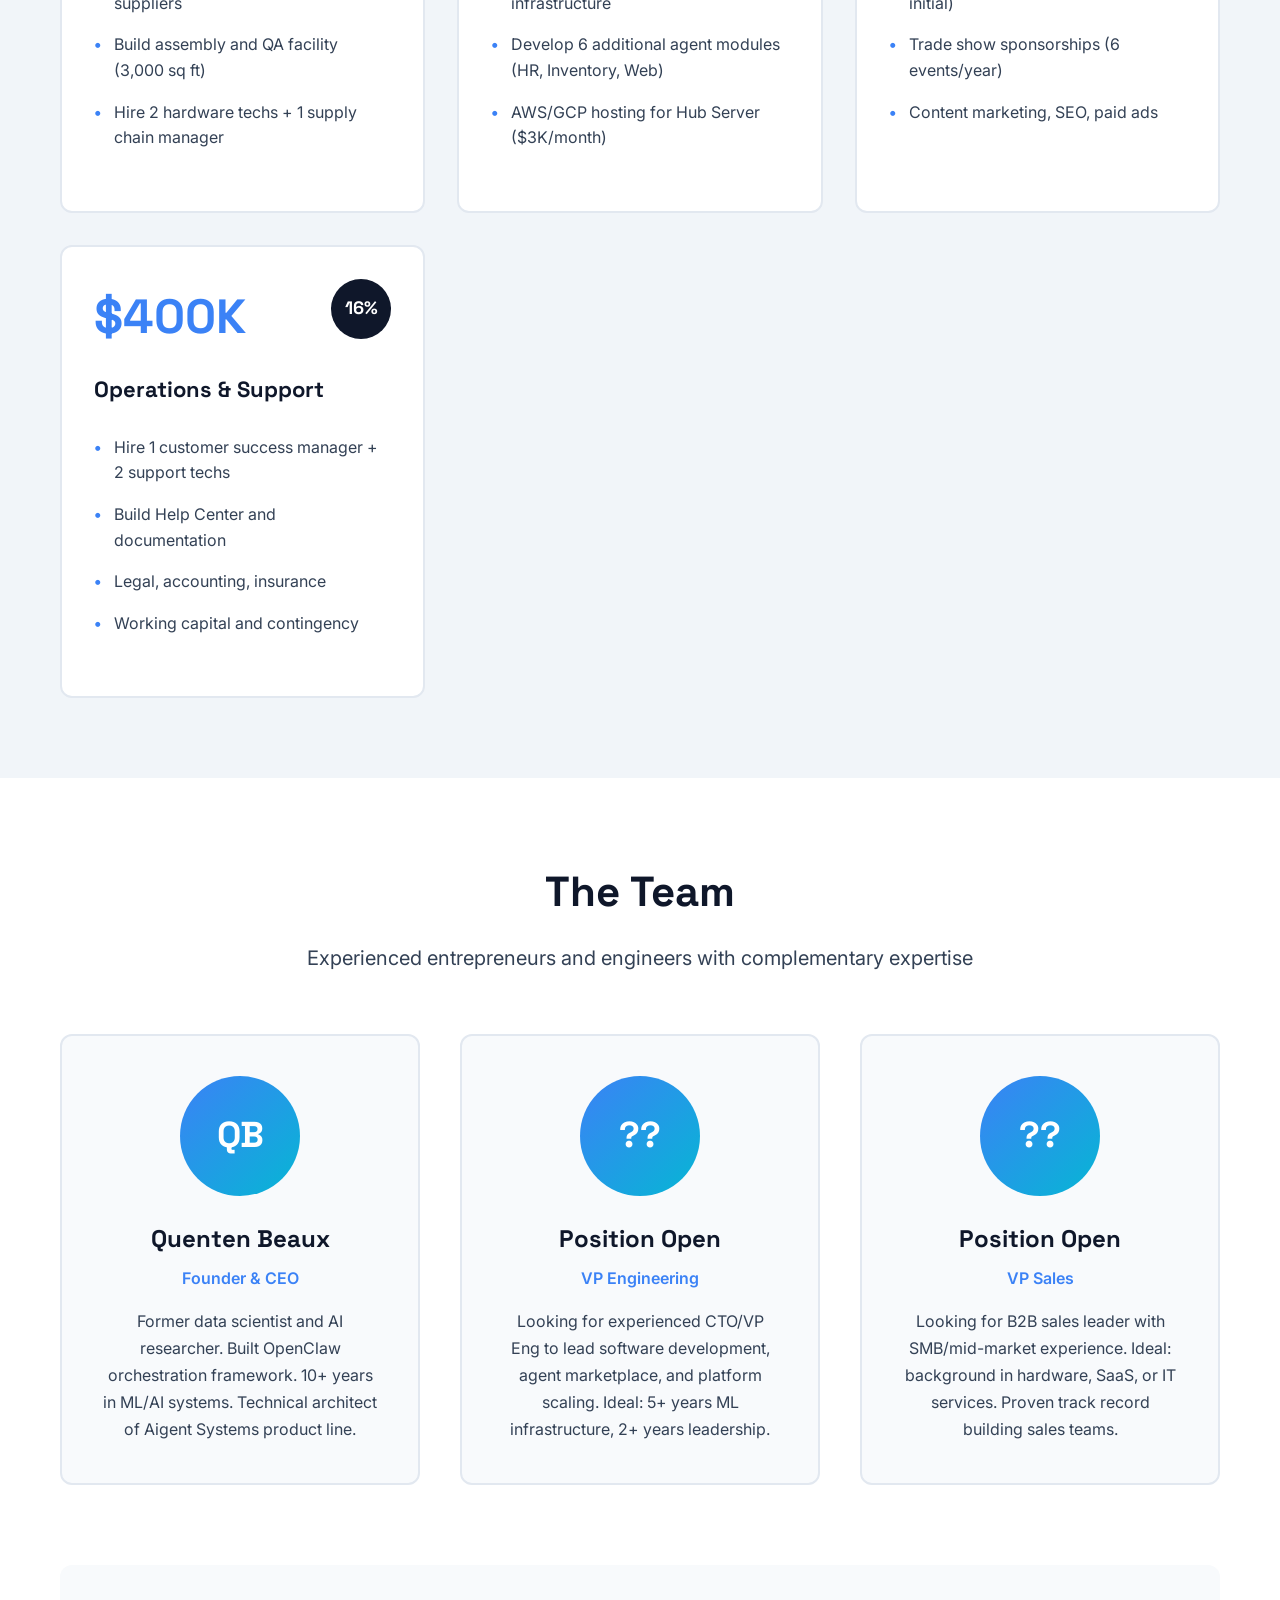
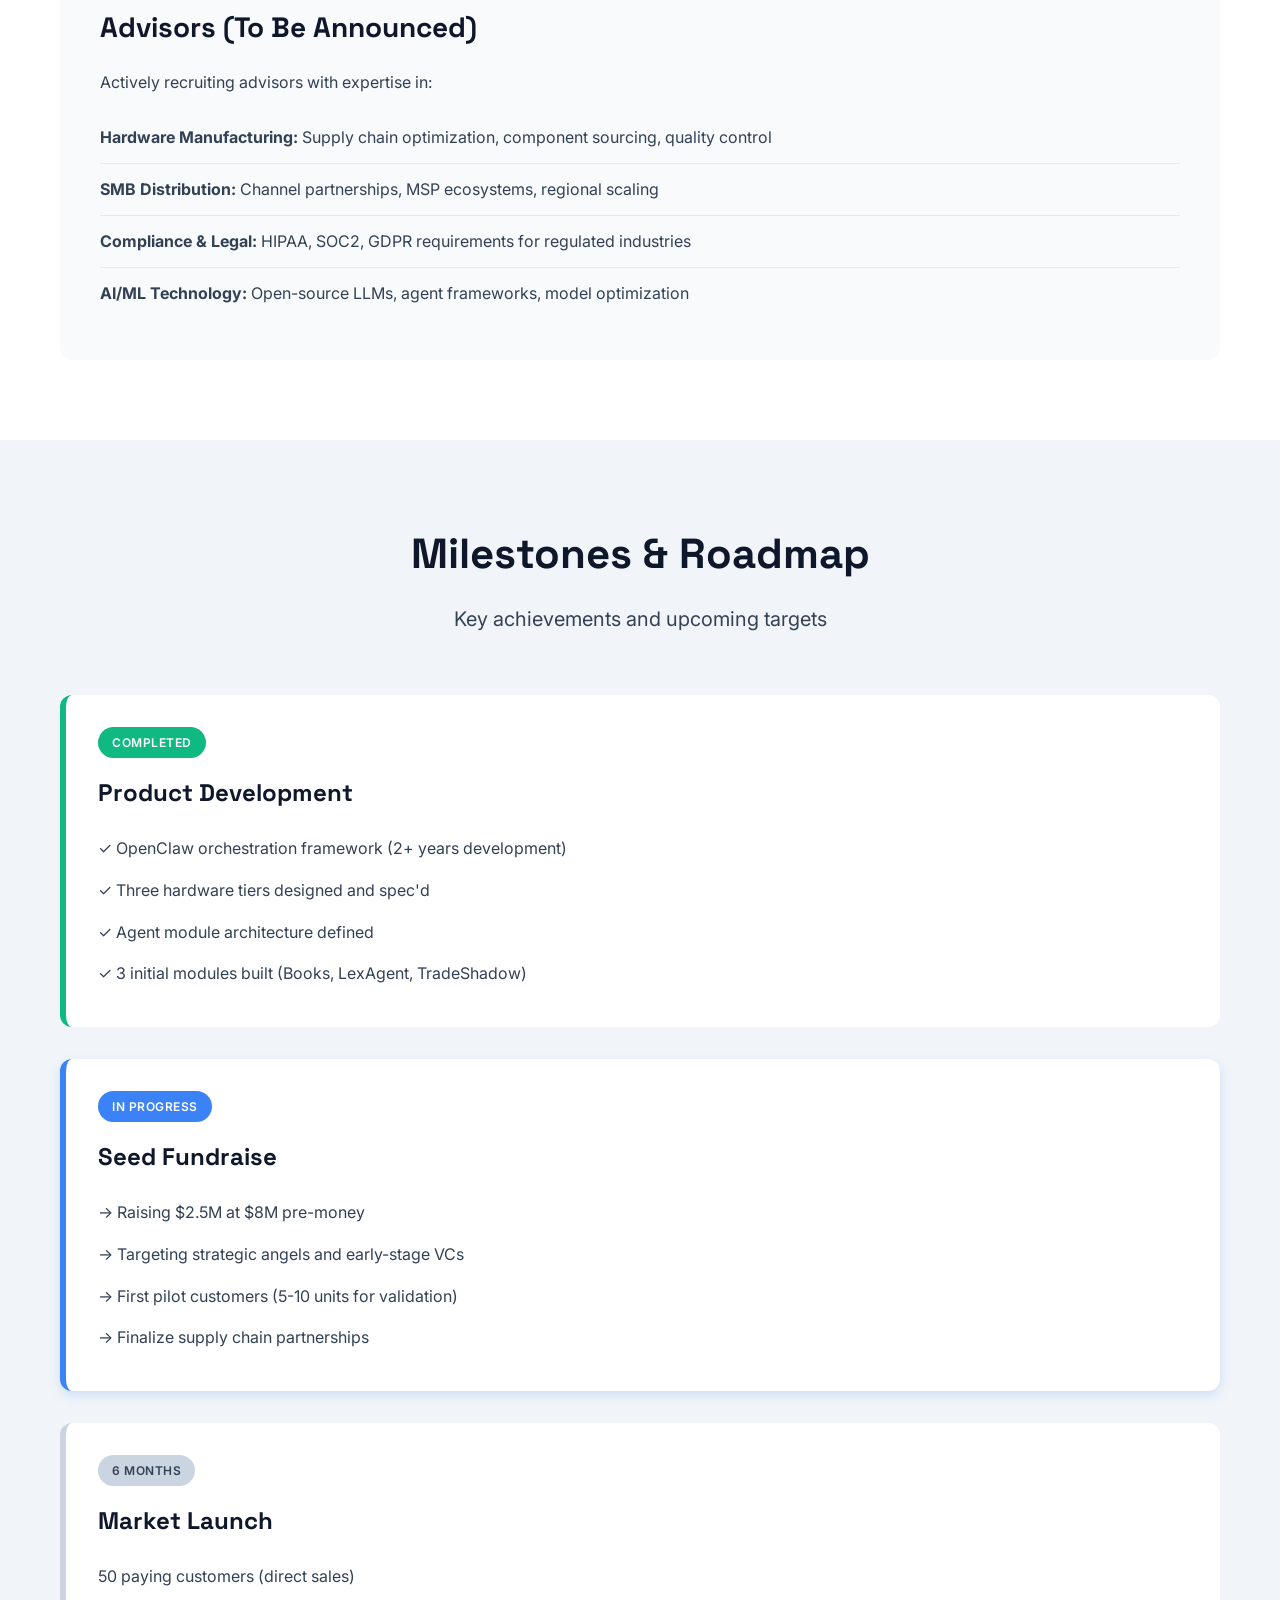
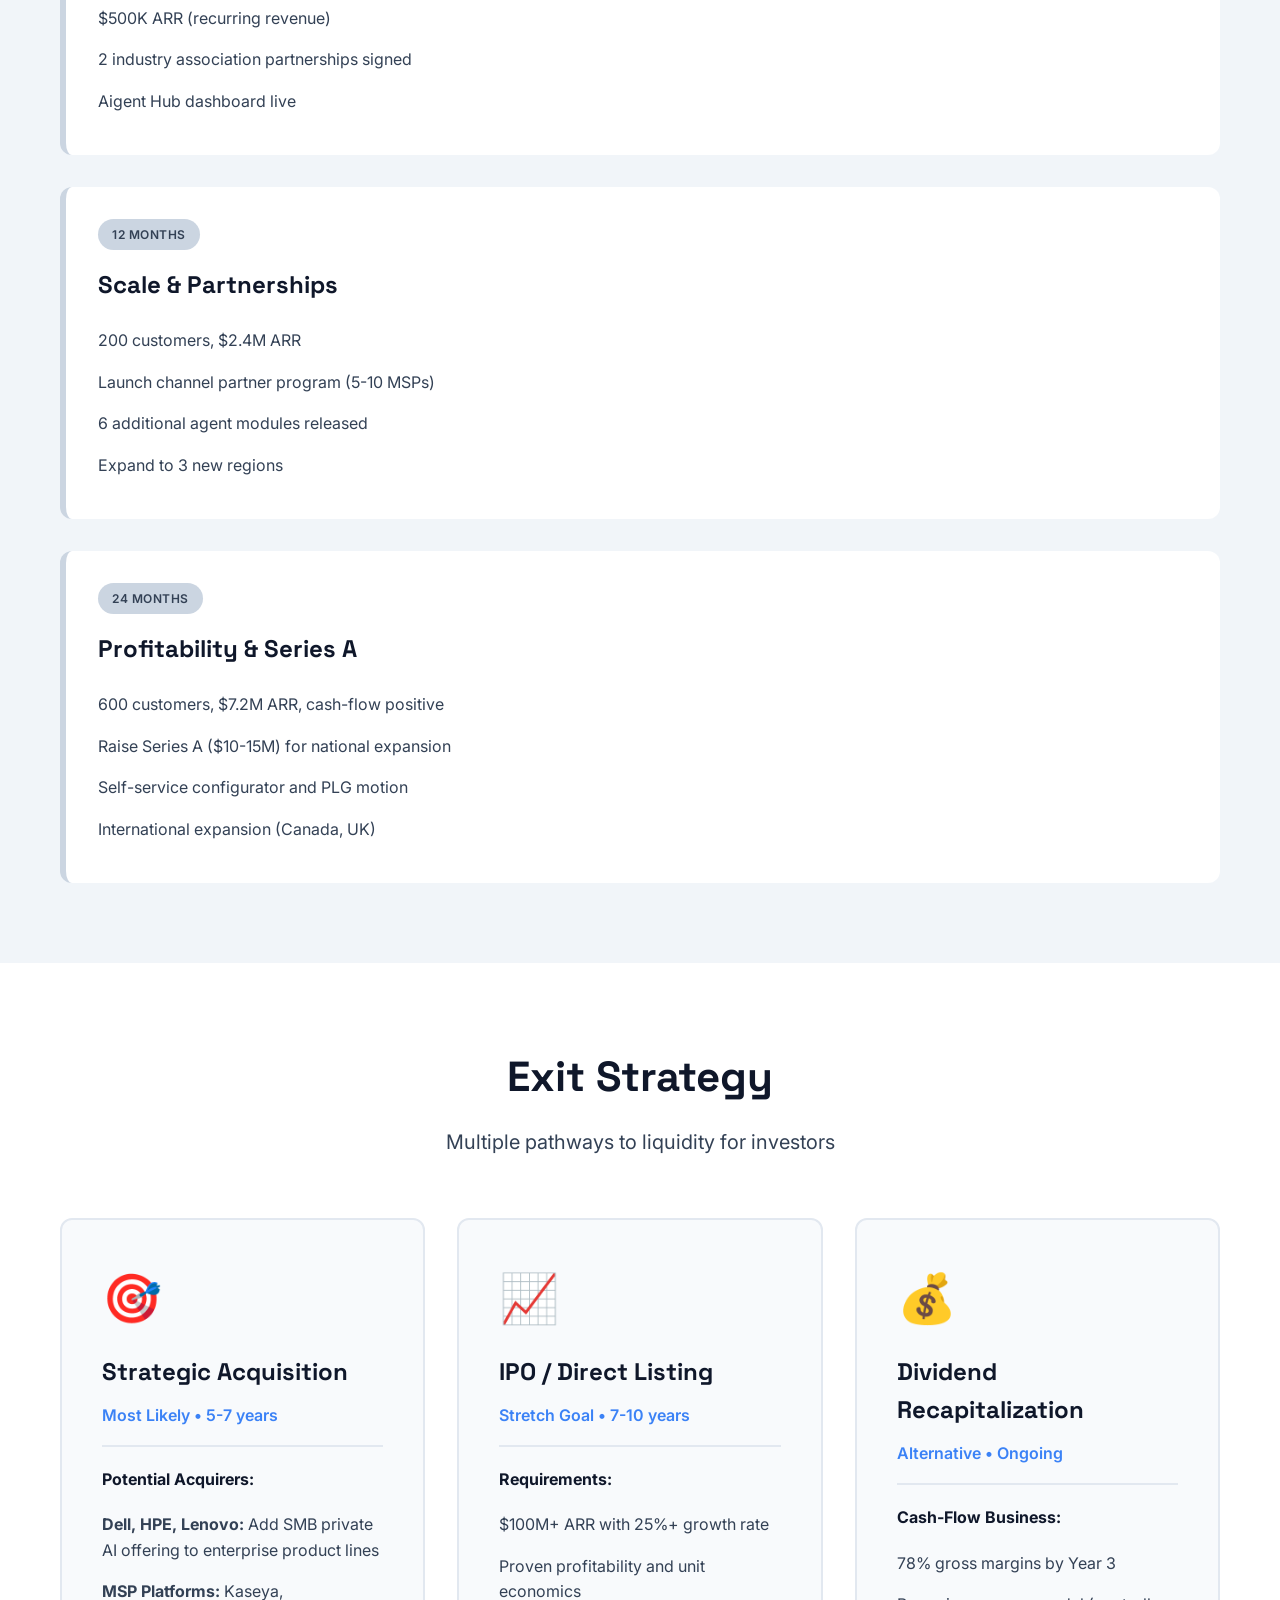
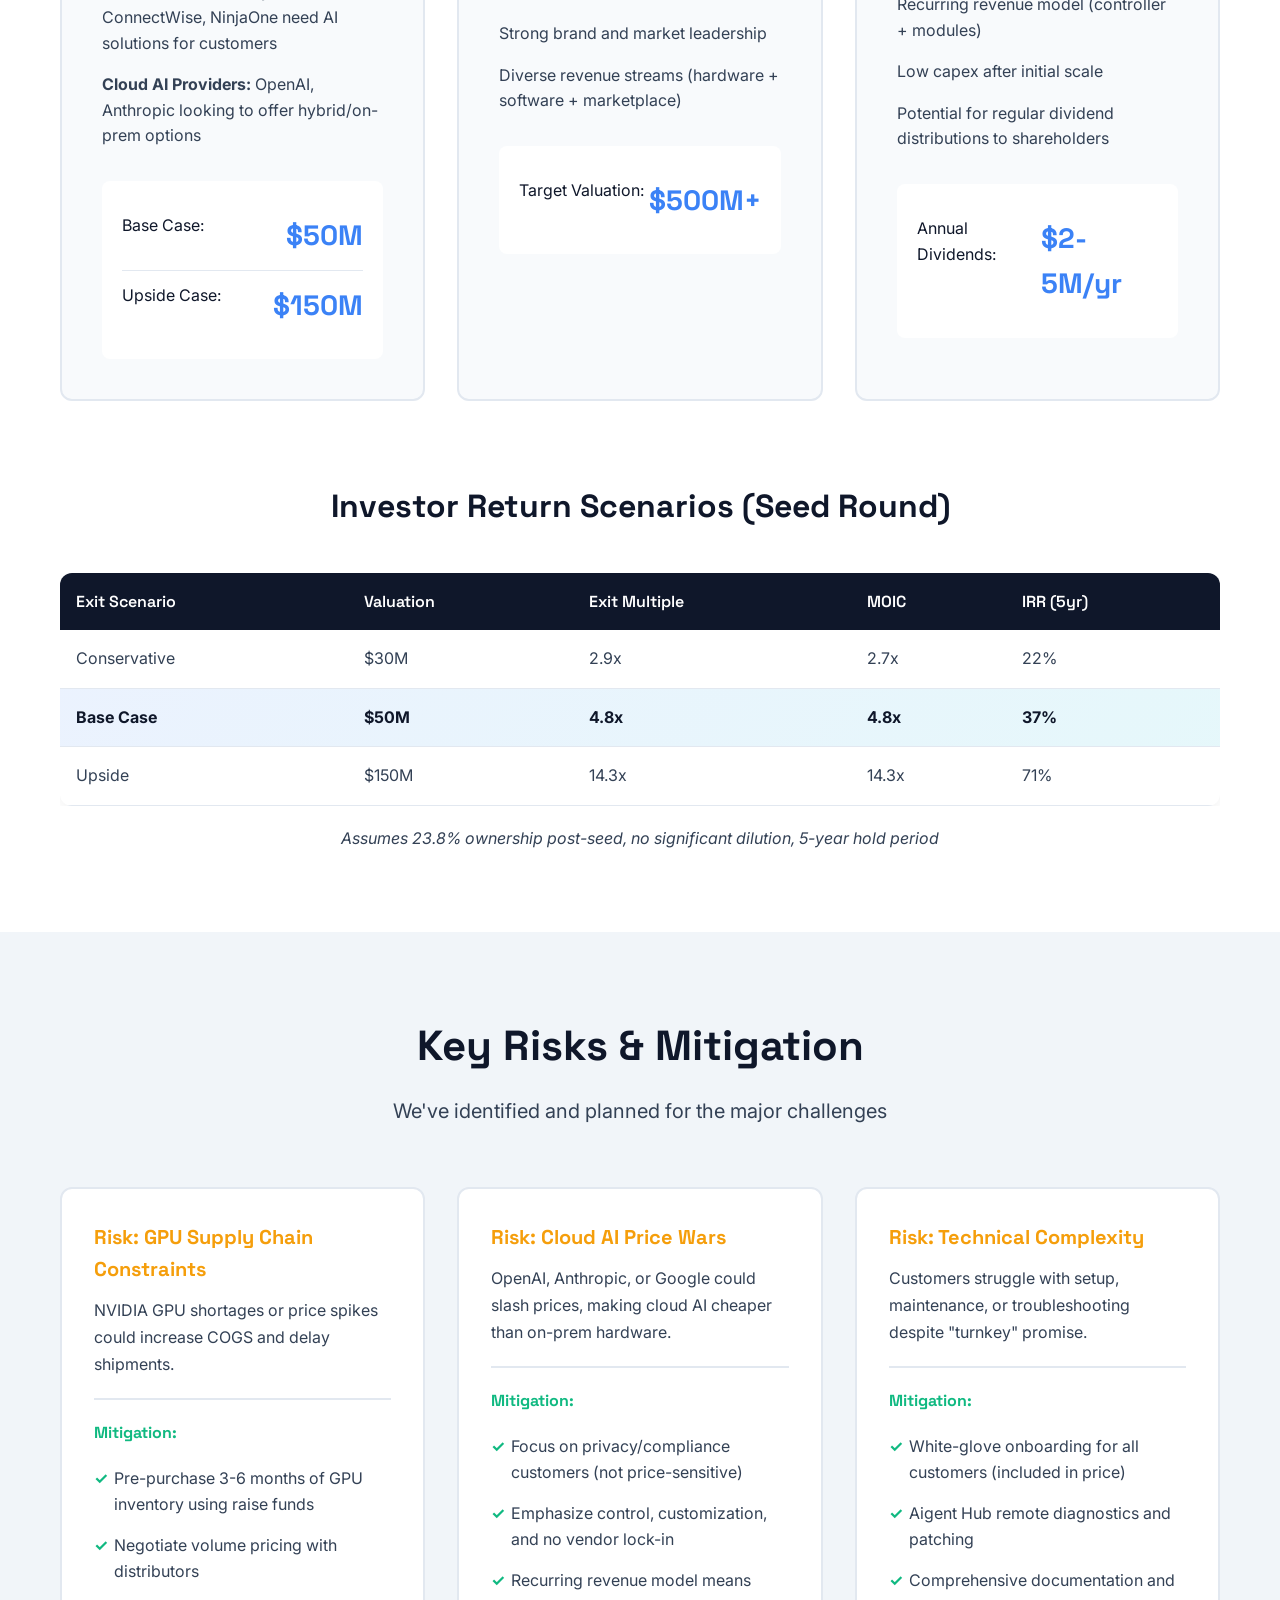
==== commit 11e48d12: "Move MyLife and MyWorld to Aigent Core bundle - Added MyLife (📅 Email/calendar organizer) to Core - " ====
--- a/investors.html
+++ b/investors.html
@@ -473,7 +473,7 @@
                         </tr>
                         <tr>
                             <td>Agent Marketplace</td>
-                            <td class="highlight">15+ modules</td>
+                            <td class="highlight">13+ modules</td>
                             <td>Limited plugins</td>
                             <td>Custom development</td>
                             <td>Custom development</td>
